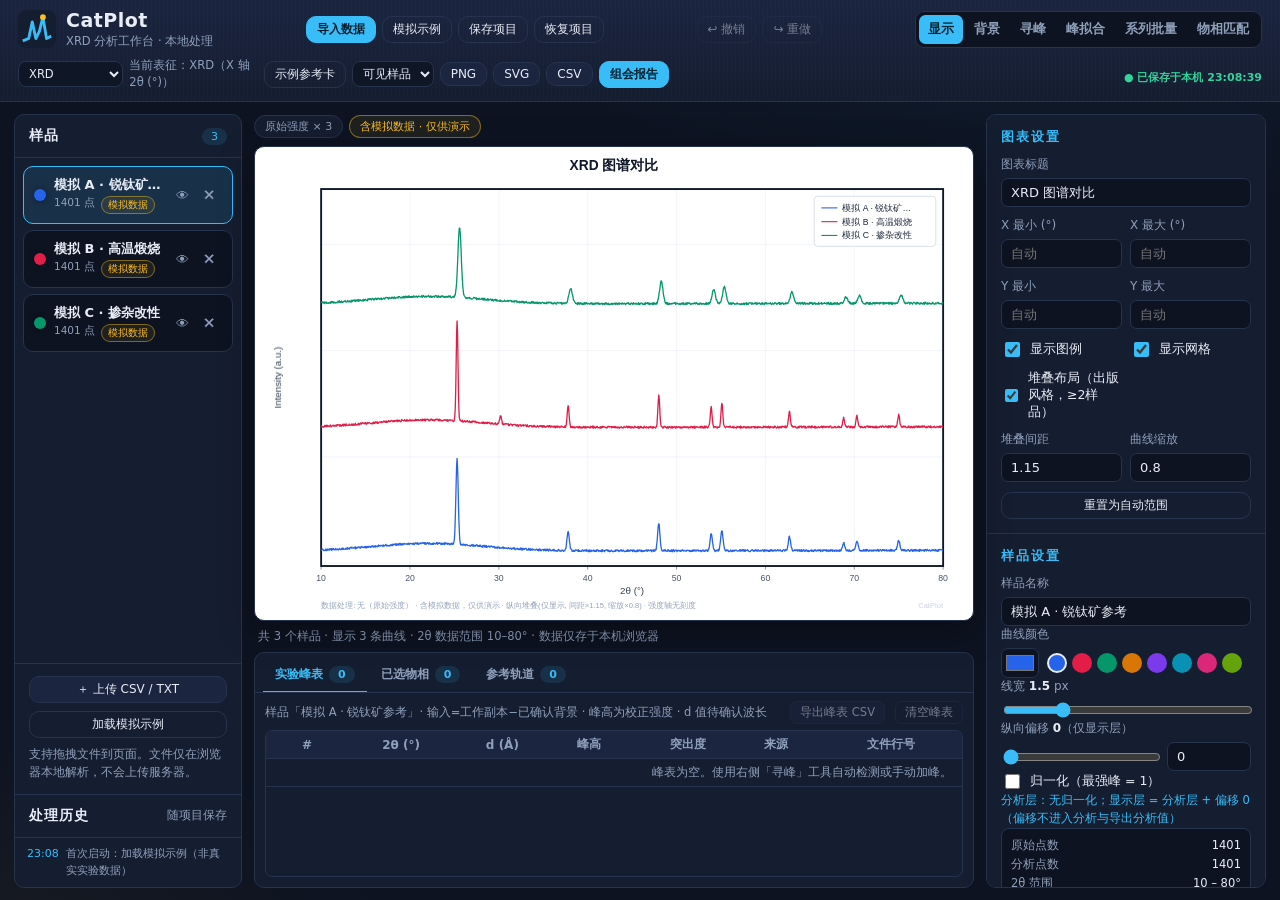
==== web/index.html @ 0ac86248 "每表征分析流程: Shirley背底(XPS)+推荐背景自动套用+表征分析指南(ID/IG·官能团·化学态)+分峰面积比面板; techniques 9/9" ====
<!DOCTYPE html>
<html lang="zh-CN">
<head>
<meta charset="UTF-8">
<meta name="viewport" content="width=device-width, initial-scale=1.0">
<title>CatPlot · XRD 分析工作台</title>
<meta name="description" content="面向催化方向研究生的 XRD 分析工作台：本地导入、背景扣除、寻峰、参考卡片轨道对比、峰表导出与项目保存。数据仅存于本机浏览器。">
<link rel="stylesheet" href="css/styles.css">
<link rel="icon" href="data:image/svg+xml,%3Csvg xmlns='http://www.w3.org/2000/svg' viewBox='0 0 32 32'%3E%3Crect width='32' height='32' rx='7' fill='%230d1321'/%3E%3Cpath d='M4 26 L9 24 L12 10 L15 24 L18 18 L21 6 L24 24 L28 22' fill='none' stroke='%2338bdf8' stroke-width='2.4' stroke-linejoin='round'/%3E%3C/svg%3E">
</head>
<body>

<header class="topbar">
  <div class="brand">
    <svg class="brand-logo" viewBox="0 0 32 32" aria-hidden="true">
      <rect width="32" height="32" rx="7" fill="var(--site-surface)"/>
      <path d="M4 26 L9 24 L12 10 L15 24 L18 18 L21 6 L24 24 L28 22" fill="none" stroke="var(--site-accent)" stroke-width="2.4" stroke-linejoin="round"/>
      <circle cx="21" cy="6" r="2.4" fill="var(--amber)"/>
    </svg>
    <div class="brand-text">
      <h1>CatPlot</h1>
      <span>XRD 分析工作台 · 本地处理</span>
    </div>
  </div>

  <div class="tb-group" role="group" aria-label="文件">
    <button id="btnUploadTop" class="btn primary small" type="button">导入数据</button>
    <button id="btnSampleTop" class="btn ghost small" type="button" title="程序生成的模拟数据，仅供演示">模拟示例</button>
    <button id="btnExportProject" class="btn ghost small" type="button" title="导出项目 JSON（v2，含背景/峰表/历史/物相）">保存项目</button>
    <button id="btnRestoreProject" class="btn ghost small" type="button">恢复项目</button>
    <input type="file" id="fileInput" accept=".csv,.txt,.tsv,.dat,text/csv,text/plain" multiple hidden>
    <input type="file" id="projectInput" accept=".json,application/json" hidden>
  </div>

  <div class="tb-group" role="group" aria-label="撤销重做">
    <button id="btnUndo" class="btn ghost small" type="button" title="撤销 (Ctrl+Z)" disabled>↩ 撤销</button>
    <button id="btnRedo" class="btn ghost small" type="button" title="重做 (Ctrl+Shift+Z)" disabled>↪ 重做</button>
  </div>

  <nav class="tool-tabs" role="tablist" aria-label="分析工具">
    <button class="tool-tab active" data-tool="display" role="tab" aria-selected="true" type="button">显示</button>
    <button class="tool-tab" data-tool="bg" role="tab" aria-selected="false" type="button">背景</button>
    <button class="tool-tab" data-tool="peaks" role="tab" aria-selected="false" type="button">寻峰</button>
    <button class="tool-tab" data-tool="fit" role="tab" aria-selected="false" type="button">峰拟合</button>
    <button class="tool-tab" data-tool="batch" role="tab" aria-selected="false" type="button">系列批量</button>
    <button class="tool-tab" data-tool="match" role="tab" aria-selected="false" type="button">物相匹配</button>
  </nav>

  <div class="tb-group" role="group" aria-label="表征选择">
    <select id="techSelect" class="input tiny-select" aria-label="表征类型" title="切换表征：通用绘图/分析引擎，XRD专属功能仅XRD">
      <option value="xrd" selected>XRD</option>
      <option value="raman">拉曼</option>
      <option value="ftir">红外</option>
      <option value="xps">XPS</option>
    </select>
    <span id="techHint" class="muted tech-hint"></span>
  </div>

  <div class="tb-group" role="group" aria-label="卡片库与导出">
    <button id="btnCards" class="btn ghost small" type="button" title="公开示例参考卡（CC0/MIT，离线内置）">示例参考卡</button>
    <select id="exportScope" class="input tiny-select" aria-label="导出范围" title="导出范围">
      <option value="visible">可见样品</option>
      <option value="all">全部样品</option>
    </select>
    <button id="btnPng" class="btn small" type="button" title="全量显示层数据，尺寸与视口无关">PNG</button>
    <button id="btnSvg" class="btn small" type="button">SVG</button>
    <button id="btnCsv" class="btn small" type="button" title="原始/分析/显示三层数据，全精度">CSV</button>
    <button id="btnReportTop" class="btn small primary" type="button" title="自包含 HTML：对比图+趋势+全峰参数+匹配闭环+溯源+诚实清单">组会报告</button>
  </div>
  <span id="saveState" class="save-state pending" aria-live="polite">● 正在初始化…</span>
</header>

<main class="layout workbench">

  <!-- 左：样品与处理历史 -->
  <aside class="panel samples-panel" aria-label="样品与处理历史">
    <div class="panel-head">
      <h2>样品</h2>
      <span id="sampleCount" class="count-pill">0</span>
    </div>
    <div id="sampleList" class="sample-list"></div>
    <div class="panel-foot">
      <button id="btnUploadSide" class="btn block small" type="button">＋ 上传 CSV / TXT</button>
      <button id="btnSampleSide" class="btn block ghost small" type="button">加载模拟示例</button>
      <p class="hint">支持拖拽文件到页面。文件仅在浏览器本地解析，不会上传服务器。</p>
    </div>
    <div class="panel-head hist-head">
      <h2>处理历史</h2>
      <span class="hint">随项目保存</span>
    </div>
    <div id="historyList" class="history-list" aria-live="polite"></div>
  </aside>

  <!-- 中：主谱图 + 参考轨道 + 底部数据标签 -->
  <section class="chart-panel" aria-label="谱图与数据">
    <div class="chart-toolbar">
      <div id="processBadges" class="badges" aria-live="polite"></div>
    </div>
    <div id="scaleWarn" class="scale-warn" hidden>
      <span id="scaleWarnText"></span>
      <button id="btnUnify" class="btn small" type="button">统一归一化可见曲线</button>
    </div>
    <div id="pickHint" class="pick-hint" hidden></div>
    <div id="chartWrap" class="chart-wrap">
      <svg id="chart" viewBox="0 0 960 560" preserveAspectRatio="xMidYMid meet" role="img" aria-label="XRD 谱图"></svg>
      <div id="emptyState" class="empty-state" hidden>
        <svg viewBox="0 0 120 60" class="empty-icon" aria-hidden="true">
          <path d="M4 52 L20 48 L30 18 L40 48 L52 36 L62 8 L74 48 L90 40 L116 44" fill="none" stroke="var(--site-border)" stroke-width="3" stroke-linejoin="round"/>
        </svg>
        <h3>还没有可显示的曲线</h3>
        <p>上传 XRD 数值数据（CSV / TXT），或加载内置模拟示例开始体验。</p>
        <div class="empty-actions">
          <button id="btnUploadEmpty" class="btn primary" type="button">上传数据</button>
          <button id="btnSampleEmpty" class="btn ghost" type="button">加载模拟示例</button>
        </div>
        <p class="hint">内置示例为程序生成的模拟数据，仅用于演示，不代表真实实验结果。</p>
      </div>
      <div id="tooltip" class="tooltip" hidden></div>
      <div id="peakReadout" class="peak-readout" hidden></div>
    </div>
    <div id="chartStatus" class="chart-status"></div>

    <div class="data-tabs">
      <div class="dt-bar" role="tablist" aria-label="数据表">
        <button class="dt-tab active" data-dt="peaks" role="tab" aria-selected="true" type="button">实验峰表 <span id="peakCountPill" class="count-pill">0</span></button>
        <button class="dt-tab" data-dt="phases" role="tab" aria-selected="false" type="button">已选物相 <span id="phaseCountPill" class="count-pill">0</span></button>
        <button class="dt-tab" data-dt="tracks" role="tab" aria-selected="false" type="button">参考轨道 <span id="trackCountPill" class="count-pill">0</span></button>
      </div>
      <div class="dt-body">
        <div id="dtPeaks" class="dt-pane">
          <div class="dt-actions">
            <span id="peakStaleWarn" class="stale-warn" hidden>⚠ 上游处理已改变，峰表待更新（重新寻峰或手动修订）</span>
            <span id="peakBasisNote" class="hint"></span>
            <button id="btnPeakCsv" class="btn tiny" type="button" title="导出当前样品峰表（含来源与行号追溯）">导出峰表 CSV</button>
            <button id="btnClearPeaks" class="btn tiny ghost" type="button">清空峰表</button>
          </div>
          <div class="table-scroll dt-scroll">
            <table id="peakTable" class="preview-table peak-table"></table>
          </div>
        </div>
        <div id="dtPhases" class="dt-pane" hidden>
          <div class="dt-actions">
            <span class="hint">已选物相是独立数据对象：从参考轨道将公开示例卡手动标记（标注来源），非物相鉴定结论。</span>
          </div>
          <div id="phaseList" class="phase-list"></div>
        </div>
        <div id="dtTracks" class="dt-pane" hidden>
          <div class="dt-actions">
            <span id="trackLambdaNote" class="hint"></span>
            <button id="btnOpenCardsFromTracks" class="btn tiny" type="button">打开示例卡</button>
          </div>
          <div id="trackList" class="track-list"></div>
        </div>
      </div>
    </div>
  </section>

  <!-- 右：当前工具参数 -->
  <aside class="panel settings-panel" aria-label="工具参数">

    <div id="toolDisplay" class="tool-pane">
      <section class="settings-section">
        <h3>图表设置</h3>
        <label class="field">
          <span>图表标题</span>
          <input id="setTitle" type="text" maxlength="80" placeholder="XRD 图谱对比">
        </label>
        <div class="field-row">
          <label class="field"><span>X 最小 (°)</span><input id="setXMin" type="number" step="any" placeholder="自动"></label>
          <label class="field"><span>X 最大 (°)</span><input id="setXMax" type="number" step="any" placeholder="自动"></label>
        </div>
        <div class="field-row">
          <label class="field"><span>Y 最小</span><input id="setYMin" type="number" step="any" placeholder="自动"></label>
          <label class="field"><span>Y 最大</span><input id="setYMax" type="number" step="any" placeholder="自动"></label>
        </div>
        <div class="field-row">
          <label class="check"><input id="setLegend" type="checkbox" checked><span>显示图例</span></label>
          <label class="check"><input id="setGrid" type="checkbox" checked><span>显示网格</span></label>
        </div>
        <div class="field-row">
          <label class="check"><input id="setStack" type="checkbox" checked><span>堆叠布局（出版风格，≥2样品）</span></label>
        </div>
        <div class="field-row">
          <label class="field"><span>堆叠间距</span><input id="setStackGap" type="number" step="0.1" min="1" max="3" value="1.15"></label>
          <label class="field"><span>曲线缩放</span><input id="setStackScale" type="number" step="0.1" min="0.2" max="2" value="0.8"></label>
        </div>
        <button id="btnResetRange" class="btn small ghost block" type="button">重置为自动范围</button>
      </section>

      <section class="settings-section">
        <h3>样品设置</h3>
        <p id="noSelection" class="hint">在左侧点击选择一个样品，即可编辑名称、颜色、线宽、偏移与归一化。</p>
        <div id="sampleControls" hidden>
          <label class="field">
            <span>样品名称</span>
            <input id="smpName" type="text" maxlength="60">
          </label>
          <div class="field">
            <span>曲线颜色</span>
            <div class="color-row">
              <input id="smpColor" type="color" aria-label="自定义曲线颜色">
              <div id="smpSwatches" class="swatches"></div>
            </div>
          </div>
          <label class="field">
            <span>线宽 <output id="smpWidthOut">1.5</output> px</span>
            <input id="smpWidth" type="range" min="0.5" max="5" step="0.25" value="1.5">
          </label>
          <div class="field">
            <span>纵向偏移 <output id="smpOffsetOut">0</output>（仅显示层）</span>
            <div class="offset-row">
              <input id="smpOffsetRange" type="range" min="0" max="2" step="0.01" value="0" aria-label="纵向偏移滑块">
              <input id="smpOffsetNum" type="number" step="any" min="0" value="0" aria-label="纵向偏移数值">
            </div>
          </div>
          <label class="check">
            <input id="smpNormalize" type="checkbox">
            <span>归一化（最强峰 = 1）</span>
          </label>
          <p class="hint process-note" id="smpProcessNote"></p>
          <dl class="stats" id="smpStats"></dl>
          <details id="smpTrace" class="trace">
            <summary>导入追溯（行号 / 参数 / 排序 / 跳过行）</summary>
            <div id="smpTraceBody" class="trace-body"></div>
          </details>
          <button id="btnDeleteSample" class="btn small danger block" type="button">删除此样品</button>
        </div>
      </section>
    </div>

    <div id="toolBg" class="tool-pane" hidden>
      <section class="settings-section">
        <h3>背景扣除</h3>
        <p id="bgNoSel" class="hint">先在左侧选择一个样品。背景作用于工作副本，原始数据永不覆盖。</p>
        <div id="bgControls" hidden>
          <label class="field"><span>背景方式</span>
            <select id="bgMode">
              <option value="none">无背景</option>
              <option value="snip">SNIP 自动估计（荧光/缓变背底）</option>
              <option value="shirley">Shirley（XPS 非弹性背底）</option>
              <option value="manual">手动背景点（线性插值）</option>
            </select>
          </label>
          <div id="bgSnipOpts">
            <label class="field">
              <span>迭代次数 <output id="bgIterOut">24</output>（约等于最宽峰半宽点数）</span>
              <input id="bgIter" type="range" min="2" max="120" step="1" value="24">
            </label>
          </div>
          <div id="bgManualOpts" hidden>
            <button id="btnBgPointMode" class="btn small block" type="button">✛ 在图上点击添加背景点</button>
            <div id="bgPointsList" class="bg-points"></div>
            <button id="btnBgPointsClear" class="btn tiny ghost" type="button">清空背景点</button>
          </div>
          <label class="check"><input id="bgPreview" type="checkbox" checked><span>预览背景线（橙色虚线）</span></label>
          <label class="check"><input id="bgGhost" type="checkbox" checked><span>扣除后显示原始曲线对照（浅灰）</span></label>
          <div class="field-row">
            <button id="btnBgApply" class="btn primary small" type="button">确认扣除</button>
            <button id="btnBgRestore" class="btn ghost small" type="button">恢复原始</button>
          </div>
          <p id="bgStatus" class="hint process-note"></p>
          <p class="hint">SNIP 适用于缓变连续背景 + 相对窄的衍射峰；迭代次数过大将把宽峰一并削掉。手动背景点适合荧光抬升或已知背景形状。扣除后强度可为负（如实显示，不截断）。背景改变后已有峰表将标为待更新。</p>
        </div>
      </section>
    </div>

    <div id="toolPeaks" class="tool-pane" hidden>
      <section class="settings-section">
        <h3>寻峰参数</h3>
        <p id="pkNoSel" class="hint">先在左侧选择一个样品。</p>
        <div id="pkControls" hidden>
          <label class="field">
            <span>平滑窗口 <output id="pkSmoothOut">9</output> 点（SG 二次，仅检测副本）</span>
            <input id="pkSmooth" type="range" min="0" max="31" step="1" value="9">
          </label>
          <label class="field">
            <span>峰高阈值 <output id="pkNoiseKOut">3</output> × σ（σ 为稳健噪声估计）</span>
            <input id="pkNoiseK" type="range" min="0.5" max="20" step="0.5" value="3">
          </label>
          <label class="field"><span>绝对峰高下限（留空 = 用 σ 阈值）</span><input id="pkMinHeight" type="number" step="any" min="0" placeholder="自动"></label>
          <div class="field-row">
            <label class="field"><span>最小突出度（未设绝对峰高时还须 ≥ 阈值×σ）</span><input id="pkMinProm" type="number" step="any" min="0" value="0"></label>
            <label class="field"><span>最小峰距 (°)</span><input id="pkMinDist" type="number" step="any" min="0" value="0.15"></label>
          </div>
          <div class="field-row">
            <label class="field"><span>范围起 (°)</span><input id="pkLo" type="number" step="any" placeholder="全范围"></label>
            <label class="field"><span>范围止 (°)</span><input id="pkHi" type="number" step="any" placeholder="全范围"></label>
          </div>
          <div class="field-row">
            <button id="btnAutoPeaks" class="btn primary small" type="button">自动寻峰</button>
            <button id="btnPeakAddMode" class="btn ghost small" type="button">✛ 图上手动加峰</button>
          </div>
          <p id="pkStatus" class="hint process-note"></p>
          <p class="hint">寻峰输入 = 工作副本 − 已确认背景（不含归一化与显示偏移）。峰位经抛物线细化；峰高为峰位处校正强度；d 值需实验波长（在卡片库面板确认）。突出度 = 峰顶到两侧鞍点的较小高差，适合肩峰筛选。σ 为全局估计，计数噪声随强度变化时弱峰区偏保守。</p>
        </div>
      </section>
    </div>

    <div id="toolFit" class="tool-pane" hidden>
      <section class="settings-section">
        <h3>峰拟合 · 选区多峰拟合（fit-1）</h3>
        <p class="hint" id="fitGuide"></p>
        <p class="hint" id="fitScope">做：选区背景扣除 + 多峰拟合 + 峰参数 + 质量评估 + 表观晶粒尺寸。不做：全谱 Rietveld 精修、物相定量（RIR/内标）、峰面积→质量分数、结构精修。峰面积占比仅标注为「峰面积相对占比，非物相含量」。</p>
        <p class="hint mt-warn" id="fitNormWarn" hidden></p>
        <p class="hint" id="fitV3Note" hidden>项目为 v3 存档：不含拟合结果。运行拟合并保存后自动升级为 v4（旧项目仍可打开）。</p>
        <p class="hint"><span class="badge stale" id="fitStaleBadge" hidden>存档库版本与当前服务不一致：待更新</span></p>
        <div class="field-row">
          <label class="field"><span>拟合区间</span><select id="fitRegionList" class="input"></select></label>
          <button id="btnFitDelRegion" class="btn small ghost" type="button">删除区间</button>
        </div>
        <div class="field-row">
          <label class="field"><span>起 (°)</span><input id="fitRMin" class="input" type="number" step="any"></label>
          <label class="field"><span>止 (°)</span><input id="fitRMax" class="input" type="number" step="any"></label>
          <button id="btnFitAddRegion" class="btn small" type="button">添加区间</button>
          <button id="btnFitDragRegion" class="btn small ghost" type="button">图上框选</button>
        </div>
        <div class="field-row">
          <label class="field"><span>背景模型</span><select id="fitBgModel" class="input"><option value="none">无</option><option value="linear" selected>线性</option><option value="poly2">多项式 2 阶</option><option value="poly3">多项式 3 阶</option><option value="anchors">手动锚点折线</option></select></label>
          <button id="btnFitBgOnly" class="btn small ghost" type="button">背景单独拟合</button>
          <label class="field"><span>峰型</span><select id="fitShape" class="input"><option value="pseudoVoigt" selected>Pseudo-Voigt (η)</option><option value="gauss">Gaussian</option><option value="lorentz">Lorentzian</option><option value="pearson7">Pearson VII (m)</option></select></label>
        </div>
        <div class="field-row">
          <label class="field"><span>绝对峰高下限</span><input id="fitMinHeight" class="input" type="number" step="any" value="50"></label>
          <button id="btnFitInitPeaks" class="btn small" type="button">从原始数据生成候选峰</button>
          <button id="btnFitAddPeak" class="btn small ghost" type="button">手动加峰</button>
        </div>
        <div class="table-scroll fit-scroll"><table class="preview-table mt-table"><thead><tr><th>中心 2θ / 锁</th><th>FWHM / 锁</th><th>峰高 / 锁</th><th>η或m / 锁</th><th></th></tr></thead><tbody id="fitPeakRows"></tbody></table></div>
        <div class="field-row">
          <button id="btnFitRun" class="btn primary small" type="button">运行拟合</button>
          <button id="btnFitCancel" class="btn small ghost" type="button" hidden>取消</button>
        </div>
        <p class="hint process-note" id="fitStatus">设置区间与初值后运行拟合；拟合在 Worker 中执行，可取消。</p>
      </section>
      <section class="settings-section">
        <h3>拟合图 · 分峰 / 背景 / 残差</h3>
        <svg id="fitChart" viewBox="0 0 960 420" role="img" aria-label="峰拟合图与残差"></svg>
        <div id="fitLegend" class="fit-legend"></div>
        <p class="hint" id="fitQuality"></p>
        <div class="table-scroll fit-scroll" id="fitParamTable"></div>
      </section>
      <section class="settings-section">
        <h3>Scherrer 表观晶粒尺寸</h3>
        <div class="field-row">
          <label class="field"><span>仪器宽化</span><select id="fitInstMode" class="input"><option value="none" selected>未提供（表观值）</option><option value="fixed">直接填仪器 FWHM</option><option value="standard">标样谱拟合曲线</option></select></label>
          <label class="field"><span>仪器 FWHM (°)</span><input id="fitInstFwhm" class="input" type="number" step="any"></label>
          <label class="field"><span>标样谱 (LaB6/Si)</span><input id="fitInstFile" class="input" type="file" accept=".csv,.txt,.xy"></label>
          <label class="field"><span>K</span><input id="fitK" class="input" type="number" step="0.01" value="0.89"></label>
        </div>
        <p class="hint mt-warn" id="fitScherrerWarn" hidden>表观值，未扣除仪器宽化，系统性偏小。Scherrer 适用约 1–100 nm；忽略应变宽化；不与 TEM 粒径等价。</p>
        <div class="table-scroll fit-scroll" id="fitScherrerTable"></div>
      </section>
      <section class="settings-section">
        <h3>分峰面积比（相对占比，非绝对含量）</h3>
        <p class="hint">选两个拟合峰计算面积比（如拉曼 ID/IG、XPS 化学态比、红外官能团比）。面积为相对占比。</p>
        <div class="field-row">
          <label class="field"><span>峰 A</span><select id="fitRatioA" class="input"></select></label>
          <label class="field"><span>峰 B</span><select id="fitRatioB" class="input"></select></label>
        </div>
        <p class="hint process-note" id="fitRatioOut"></p>
      </section>
      <section class="settings-section">
        <h3>卡片峰表对照（拟合峰 ↔ 参考卡）</h3>
        <div class="table-scroll fit-scroll" id="fitCardTable"></div>
      </section>
      <section class="settings-section">
        <h3>导出</h3>
        <div class="field-row">
          <button id="btnFitCsvParams" class="btn small" type="button">峰参数 CSV</button>
          <button id="btnFitCsvCurves" class="btn small" type="button">曲线+残差 CSV</button>
          <button id="btnFitPng" class="btn small" type="button">PNG</button>
          <button id="btnFitSvg" class="btn small" type="button">SVG</button>
          <button id="btnFitJson" class="btn small" type="button">拟合 JSON</button>
        </div>
      </section>
    </div>

    <div id="toolBatch" class="tool-pane" hidden>
      <section class="settings-section">
        <h3>系列样品批量分析 · 趋势（batch-1）</h3>
        <p class="hint" id="batchScope">对一组样品在共享 2θ 区间内逐一样品拟合（恒用原始 raw 层），汇总峰位 / FWHM / 积分面积 / 表观晶粒尺寸随样品或组分的变化趋势。不做物相定量；晶粒尺寸为 Scherrer 表观值（未扣仪器宽化时系统性偏小）。失败样品给具体原因，不静默跳过。</p>
        <div class="field-row">
          <button id="btnBatchSelVisible" class="btn small ghost" type="button">选可见样品</button>
          <button id="btnBatchSelAll" class="btn small ghost" type="button">全选</button>
          <button id="btnBatchSelNone" class="btn small ghost" type="button">清空</button>
          <span class="hint" id="batchSelCount">已选 0</span>
        </div>
        <div id="batchSampleList" class="batch-sample-list" aria-label="批量样品选择"></div>
        <div class="field-row">
          <label class="field"><span>起 (°)</span><input id="batchRMin" class="input" type="number" step="any" value="20"></label>
          <label class="field"><span>止 (°)</span><input id="batchRMax" class="input" type="number" step="any" value="80"></label>
          <label class="field"><span>峰型</span><select id="batchShape" class="input"><option value="pseudoVoigt" selected>Pseudo-Voigt</option><option value="gauss">Gaussian</option><option value="lorentz">Lorentzian</option><option value="pearson7">Pearson VII</option></select></label>
          <label class="field"><span>背景</span><select id="batchBg" class="input"><option value="none">无</option><option value="linear" selected>线性</option><option value="poly2">多项式 2 阶</option><option value="poly3">多项式 3 阶</option></select></label>
        </div>
        <div class="field-row">
          <label class="field"><span>绝对峰高下限</span><input id="batchMinHeight" class="input" type="number" step="any" value="50"></label>
          <label class="field"><span>峰间最小距离 (°)</span><input id="batchMinDist" class="input" type="number" step="any" value="0.3"></label>
          <label class="field"><span>对齐容差 (°)</span><input id="batchTol" class="input" type="number" step="any" value="1.0"></label>
          <label class="field"><span>波长 (Å)</span><input id="batchLambda" class="input" type="number" step="any" value="1.5406"></label>
        </div>
        <div class="field-row">
          <label class="field"><span>仪器宽化</span><select id="batchInstMode" class="input"><option value="none" selected>未提供（表观值）</option><option value="fixed">直接填仪器 FWHM</option></select></label>
          <label class="field"><span>仪器 FWHM (°)</span><input id="batchInstFwhm" class="input" type="number" step="any"></label>
          <label class="field"><span>K</span><input id="batchK" class="input" type="number" step="0.01" value="0.89"></label>
        </div>
        <div class="field-row">
          <label class="field"><span>趋势 X 轴</span><select id="batchXMode" class="input"><option value="index" selected>样品序号</option><option value="value">组分值（逐样品填写）</option></select></label>
        </div>
        <div id="batchXValues" class="batch-xvalues" hidden></div>
        <div class="field-row">
          <button id="btnBatchRun" class="btn primary small" type="button">运行批量分析</button>
          <button id="btnBatchCancel" class="btn small ghost" type="button" hidden>取消</button>
        </div>
        <p class="hint process-note" id="batchStatus">选择样品与共享区间后运行；逐样品在 Worker 中拟合，可取消。</p>
        <div id="batchProgress" class="batch-progress" hidden><div id="batchProgressBar" class="batch-progress-bar"></div></div>
      </section>
      <section class="settings-section">
        <h3>趋势图</h3>
        <div class="field-row">
          <label class="field"><span>指标</span><select id="batchMetric" class="input"><option value="c" selected>峰位 2θ (°)</option><option value="d">d 值 (Å)</option><option value="w">FWHM (°)</option><option value="area">积分面积</option><option value="D">表观晶粒尺寸 (nm)</option></select></label>
          <label class="field"><span>参考峰（锚点）</span><select id="batchAnchor" class="input"></select></label>
          <label class="field"><span>多峰同图</span><input id="batchRel" type="checkbox"> 相对首样品偏移</label>
        </div>
        <svg id="batchTrendChart" viewBox="0 0 960 420" role="img" aria-label="系列样品趋势图"></svg>
        <div id="batchTrendLegend" class="fit-legend"></div>
        <p class="hint mt-warn" id="batchScherrerWarn" hidden>晶粒尺寸为 Scherrer 表观值，未扣除仪器宽化，系统性偏小；适用约 1–100 nm，忽略应变宽化，不与 TEM 粒径等价。</p>
        <p class="hint" id="batchTrendNote"></p>
      </section>
      <section class="settings-section">
        <h3>批量结果汇总</h3>
        <div class="table-scroll fit-scroll" id="batchSummaryTable"></div>
      </section>
      <section class="settings-section">
        <h3>导出</h3>
        <div class="field-row">
          <button id="btnBatchTrendCsv" class="btn small" type="button">趋势 CSV</button>
          <button id="btnBatchSummaryCsv" class="btn small" type="button">汇总 CSV</button>
          <button id="btnBatchPeaksCsv" class="btn small" type="button">全峰 CSV</button>
          <button id="btnBatchPng" class="btn small" type="button">趋势 PNG</button>
          <button id="btnBatchSvg" class="btn small" type="button">趋势 SVG</button>
        </div>
      </section>
    </div>

    <div id="toolMatch" class="tool-pane" hidden>
      <section class="settings-section">
        <h3>物相匹配 · 粘贴参考峰表（pm-2-lite）</h3>
        <p class="hint" id="matchScope">公开版无内置数据库：粘贴你自有合法来源的参考峰表（d-I-hkl 或 2θ-I-hkl），与当前样品实验峰做证据匹配。得分为证据合成（匹配比例/偏差/强峰覆盖），<b>不是物相存在概率</b>；参考峰相对强度&lt;1% 不参与配对；一对一占用。确认物相后可用剩余未解释峰续匹配（多物相闭环）。</p>
        <p class="hint">实验峰来源：<select id="matchExpSrc" class="input tiny-select"><option value="peaks" selected>寻峰峰表</option><option value="fit">拟合峰（更抗噪）</option></select> · 波长 (Å) <input id="matchLambda" class="input fit-num" type="number" step="any" value="1.5406"> · 容差 2θ (°) <input id="matchTol" class="input fit-num" type="number" step="any" value="0.2"></p>
        <textarea id="matchRefText" class="input match-textarea" rows="6" placeholder="# name=锐钛矿&#10;# formula=TiO2&#10;# wavelength=1.5406&#10;25.28,100,101&#10;37.80,40,004&#10;48.05,50,200"></textarea>
        <div class="field-row">
          <label class="field"><span>首列含义</span><select id="matchMode" class="input"><option value="auto" selected>自动</option><option value="t">2θ (°)</option><option value="d">d (Å)</option></select></label>
          <button id="btnMatchAddRef" class="btn small" type="button">加入参考</button>
          <button id="btnMatchExample" class="btn small ghost" type="button">载入示例(TiO2双相)</button>
          <button id="btnMatchRun" class="btn primary small" type="button">运行匹配</button>
        </div>
        <p class="hint process-note" id="matchStatus">粘贴参考峰表并加入后运行；实验峰取自当前样品。</p>
        <div id="matchRefList" class="match-ref-list"></div>
      </section>
      <section class="settings-section">
        <h3>候选（按证据得分排序）</h3>
        <div class="table-scroll fit-scroll" id="matchCandTable"></div>
      </section>
      <section class="settings-section">
        <h3>已确认物相 · 覆盖核算</h3>
        <div id="matchPhaseList"></div>
        <p class="hint" id="matchCoverage"></p>
        <div class="field-row">
          <button id="btnMatchRemaining" class="btn small" type="button">用剩余未解释峰续匹配</button>
          <button id="btnMatchClearPhases" class="btn small ghost" type="button">清空已确认</button>
        </div>
      </section>
    </div>

    <section class="settings-section">
      <h3>导出与项目</h3>
      <div class="field-row">
        <label class="field"><span>图像宽度 (px)</span><input id="exportWidth" type="number" min="480" max="8000" step="10" value="1920"></label>
        <label class="field"><span>字号倍率 <output id="exportFontOut">1</output></span><input id="exportFont" type="range" min="0.75" max="2" step="0.05" value="1"></label>
      </div>
      <p class="hint">PNG / SVG 使用全量显示层数据，含参考轨道、背景预览与峰标记；CSV 为样品三层数据；峰表 CSV 在底部「实验峰表」标签导出。</p>
      <div class="export-grid">
        <button id="btnPng2" class="btn block small" type="button">导出 PNG</button>
        <button id="btnSvg2" class="btn block small" type="button">导出 SVG</button>
        <button id="btnCsv2" class="btn block small" type="button">三层数据 CSV</button>
      </div>
      <div class="storage-note">
        <strong>数据存储说明</strong>
        <p>所有数据仅保存在本机浏览器（localStorage），不上传任何服务器；清除浏览器数据会丢失未导出的结果，请及时导出项目 JSON。</p>
      </div>
      <button id="btnClearAll" class="btn small danger block" type="button">清空全部样品与设置</button>
    </section>

  </aside>
</main>

<!-- 导入对话框 -->
<div id="importModal" class="modal-overlay" hidden>
  <div class="modal" role="dialog" aria-modal="true" aria-labelledby="impTitle">
    <div class="modal-head">
      <div>
        <h2 id="impTitle">导入数据</h2>
        <span id="impFileMeta" class="hint"></span>
      </div>
      <button id="impClose" class="icon-btn" type="button" aria-label="关闭">✕</button>
    </div>
    <div class="modal-body">
      <div class="imp-controls">
        <label class="field"><span>分隔符</span>
          <select id="impDelim">
            <option value="auto">自动检测</option>
            <option value=",">逗号 ,</option>
            <option value="\t">制表符 Tab</option>
            <option value=";">分号 ;</option>
            <option value="ws">空白（空格 / Tab）</option>
          </select>
        </label>
        <label class="field"><span>跳过文件头行数</span>
          <input id="impSkip" type="number" min="0" step="1" value="0">
        </label>
        <label class="field"><span>X 数据列（2θ）</span><select id="impX"></select></label>
        <label class="field"><span>Y 数据列（强度）</span><select id="impY"></select></label>
        <label class="field span2"><span>样品名称</span><input id="impName" type="text" maxlength="60"></label>
      </div>

      <div class="imp-block">
        <h4>数据预览<span class="hint">（跳过文件头后的前 8 行，高亮为所选 X / Y 列）</span></h4>
        <div class="table-scroll">
          <table id="impTable" class="preview-table"></table>
        </div>
      </div>

      <div id="impSummary" class="imp-summary"></div>

      <div id="impQuality" class="imp-quality" hidden>
        <h4>数据检查<span class="hint">（不会静默修改数据，请选择处理方式）</span></h4>
        <div id="qDup" class="quality-item" hidden>
          <p id="qDupText"></p>
          <label class="check"><input type="radio" name="dupMode" value="keep" checked><span>保留全部重复点（分析按原样）</span></label>
          <label class="check"><input type="radio" name="dupMode" value="merge"><span>按相同 X 取平均合并（生成独立工作副本，原始保留）</span></label>
        </div>
        <div id="qSort" class="quality-item" hidden>
          <p>2θ 非单调递增（存在回扫或乱序）。</p>
          <label class="check"><input type="radio" name="sortMode" value="sort" checked><span>生成 2θ 升序独立副本用于分析（原始顺序保留）</span></label>
          <label class="check"><input type="radio" name="sortMode" value="keep"><span>保持文件顺序，不排序</span></label>
        </div>
      </div>

      <div id="impErrors" class="imp-errors" hidden>
        <h4>无效行明细<span class="hint">（导入不会静默丢弃数据，需你确认后才跳过）</span></h4>
        <ul id="impErrorList"></ul>
        <label class="check ack">
          <input id="impAck" type="checkbox">
          <span>我已了解上述问题，确认导入时跳过这些无效行（原始文件不受影响）</span>
        </label>
      </div>

      <div id="impFatal" class="imp-fatal" hidden></div>

      <div class="imp-extra">
        <button id="btnDemoFile" class="btn small ghost" type="button">下载示例 TXT 文件（用于测试导入流程）</button>
      </div>
    </div>
    <div class="modal-foot">
      <span id="impQueue" class="hint"></span>
      <div class="modal-foot-btns">
        <button id="impCancel" class="btn ghost" type="button">取消</button>
        <button id="impConfirm" class="btn primary" type="button">导入</button>
      </div>
    </div>
  </div>
</div>

<div id="dropOverlay" class="drop-overlay" hidden><div class="drop-box">松开以导入 XRD 数据文件（CSV / TXT）</div></div>
<div id="toast" class="toast" hidden></div>

<div id="drawerScrim" class="drawer-scrim" hidden></div>
<aside id="cardsDrawer" class="drawer" hidden aria-label="示例参考卡">
  <div class="drawer-head">
    <div>
      <h2>示例参考卡</h2>
      <span class="drawer-sub">公开许可示例卡（CC0 计算 / MIT 实验）· 离线内置 · 无数据库、无检索、无外部服务</span>
    </div>
    <button id="cardsClose" class="icon-btn" type="button" aria-label="关闭">×</button>
  </div>
  <div class="drawer-body">
    <section class="dsec">
      <h3>公开示例卡</h3>
      <div id="exStatus" class="lib-status">加载示例卡…</div>
      <div id="exList"></div>
      <p class="muted">计算图谱无温度因子/仪器宽化/择优取向；实验谱为混合物峰表（hkl 未指认）。叠加与拟合对照仅供演示，非物相鉴定结论。</p>
    </section>
    <section class="dsec">
      <h3>上传我的卡片（峰表 → 棒图轨道）</h3>
      <p class="muted">支持 <b>标准衍射卡片文本（PDF# 格式）</b>（如 PDF#82-1043.txt，自动提取卡号/化学式/波长/峰表）或简单 CSV/TXT 峰表（每行「2θ,强度[,hkl]」或「d,强度[,hkl]」，# name= 等注释，多卡分段）。上传后<b>不做匹配分析</b>，直接按顺序画成底部棒图轨道（纵向压缩堆叠），标注「化学式 PDF#卡号」，可在下方「改名」。请确保你对卡片数据有合法使用权。</p>
      <div class="drow">
        <input id="cardUpload" type="file" accept=".csv,.txt,.xy,.dat" multiple>
        <select id="cardUploadMode" class="input narrow"><option value="auto" selected>自动识别</option><option value="t">首列=2θ</option><option value="d">首列=d</option></select>
      </div>
      <div id="cardUploadStatus" class="muted"></div>
    </section>
    <section class="dsec">
      <h3>参考轨道</h3>
      <p class="muted">每张卡片一条独立棒图轨道，与主谱图共用 X 轴；在底部「参考轨道」标签排序 / 显隐。具备合法 d 值或 2θ 的卡片确认波长后即可预览叠加；核验状态逐卡记录，不作全库已验证宣称。</p>
      <div class="drow">
        <select id="stickLambdaPreset" class="input">
          <option value="">实验波长…</option>
          <option value="1.5406">Cu Kα1 · 1.5406 Å</option>
          <option value="1.5418">Cu Kα · 1.5418 Å</option>
          <option value="1.7890">Co Kα · 1.7890 Å</option>
          <option value="0.7107">Mo Kα · 0.7107 Å</option>
          <option value="custom">自定义</option>
        </select>
        <input id="stickLambda" class="input narrow" type="number" step="0.0001" min="0.1" max="10" placeholder="Å">
        <button id="btnLambdaConfirm" class="btn tiny" type="button">确认波长</button>
      </div>
      <div id="lambdaStatus" class="muted"></div>
      <label class="check"><input type="checkbox" id="sticksOn"><span>显示参考轨道（随 PNG / SVG 导出）</span></label>
      <div id="stickLockNote" class="muted"></div>
      <div id="refList"></div>
    </section>
  </div>
</aside>

<script src="js/model.js"></script>
<script src="js/parser.js"></script>
<script src="js/samples.js"></script>
<script src="js/analysis.js"></script>
<script src="js/cards.js"></script>
<script src="js/chart.js"></script>
<script src="js/app.js"></script>
<script src="js/cardsui.js"></script>
<script src="js/fitcore.js"></script>
<script src="js/fitui.js"></script>
<script src="js/batchcore.js"></script>
<script src="js/batchui.js"></script>
<script src="js/matchcore.js"></script>
<script src="js/matchui.js"></script>
<script src="js/report.js"></script>
<script src="js/reportui.js"></script>
</body>
</html>
---- web/css/styles.css ----
/* CatPlot — 衍射仪控制台风格：深色机身 + 白色出版级图纸 */

:root {
  --site-bg: #0d1321;
  --site-fg: #e8edf6;
  --site-accent: #38bdf8;
  --site-on-accent: #06202e;
  --site-surface: #151d30;
  --site-muted: #8fa0bb;
  --site-border: #26334d;
  --site-font: "PingFang SC", "Microsoft YaHei", "Noto Sans SC", system-ui, -apple-system, sans-serif;
  --site-radius: 10px;
  --site-space: 1;
  --site-type: 1;
  --site-motion: 1;

  --amber: #fbbf24;
  --danger: #f87171;
  --ok: #34d399;
  --paper: #ffffff;
  --surface-2: #1b2540;
  --accent-soft: rgba(56, 189, 248, 0.12);
}

* { box-sizing: border-box; }
[hidden] { display: none !important; }
html, body { height: 100%; }
body {
  margin: 0;
  font-family: var(--site-font);
  font-size: calc(14px * var(--site-type));
  color: var(--site-fg);
  background:
    radial-gradient(1100px 500px at 85% -10%, rgba(56, 189, 248, 0.09), transparent 60%),
    radial-gradient(900px 480px at -10% 110%, rgba(251, 191, 36, 0.06), transparent 60%),
    var(--site-bg);
  display: flex;
  flex-direction: column;
  overflow: hidden;
}

/* ---------- 滚动条 ---------- */
::-webkit-scrollbar { width: 10px; height: 10px; }
::-webkit-scrollbar-track { background: var(--site-bg); }
::-webkit-scrollbar-thumb {
  background: var(--site-border);
  border-radius: var(--site-radius);
  border: 2px solid var(--site-bg);
}
::-webkit-scrollbar-thumb:hover { background: var(--site-accent); }

/* ---------- 顶栏 ---------- */
.topbar {
  display: flex;
  flex-wrap: wrap;
  align-items: center;
  justify-content: space-between;
  gap: calc(12px * var(--site-space));
  row-gap: 8px;
  padding: calc(10px * var(--site-space)) calc(18px * var(--site-space));
  border-bottom: 1px solid var(--site-border);
  background:
    repeating-linear-gradient(90deg, transparent 0 3px, rgba(56, 189, 248, 0.025) 3px 4px),
    linear-gradient(180deg, var(--surface-2), var(--site-surface));
  flex: none;
}
.brand { display: flex; align-items: center; gap: calc(10px * var(--site-space)); min-width: 0; }
.brand-logo { width: 38px; height: 38px; flex: none; }
.brand-text h1 {
  margin: 0;
  font-size: calc(19px * var(--site-type));
  letter-spacing: 0.5px;
  line-height: 1.15;
}
.brand-text span { font-size: calc(11.5px * var(--site-type)); color: var(--site-muted); }
.topbar-actions { display: flex; align-items: center; gap: calc(8px * var(--site-space)); flex: none; }
.phase-badge {
  font-size: calc(11px * var(--site-type));
  color: var(--site-accent);
  border: 1px solid rgba(56, 189, 248, 0.4);
  background: var(--accent-soft);
  padding: 3px 10px;
  border-radius: 999px;
  white-space: nowrap;
}

/* ---------- 按钮与表单 ---------- */
.btn {
  font-family: inherit;
  font-size: calc(13px * var(--site-type));
  color: var(--site-fg);
  background: var(--surface-2);
  border: 1px solid var(--site-border);
  border-radius: var(--site-radius);
  padding: calc(7px * var(--site-space)) calc(14px * var(--site-space));
  cursor: pointer;
  transition: background calc(160ms * var(--site-motion)), border-color calc(160ms * var(--site-motion)), transform calc(120ms * var(--site-motion));
  white-space: nowrap;
}
.btn:hover { border-color: var(--site-accent); background: #202c4e; }
.btn:active { transform: translateY(1px); }
.btn.primary {
  background: var(--site-accent);
  border-color: var(--site-accent);
  color: var(--site-on-accent);
  font-weight: 600;
}
.btn.primary:hover { background: #5ccbfa; }
.btn.ghost { background: transparent; }
.btn.small { padding: calc(4px * var(--site-space)) calc(10px * var(--site-space)); font-size: calc(12px * var(--site-type)); }
.btn.block { display: block; width: 100%; }
.btn.danger { color: var(--danger); border-color: rgba(248, 113, 113, 0.4); background: transparent; }
.btn.danger:hover { background: rgba(248, 113, 113, 0.12); border-color: var(--danger); }
.btn:disabled { opacity: 0.45; cursor: not-allowed; transform: none; }
.icon-btn {
  background: transparent; border: none; color: var(--site-muted);
  font-size: 15px; cursor: pointer; padding: 6px; border-radius: var(--site-radius);
}
.icon-btn:hover { color: var(--site-fg); background: var(--surface-2); }

input[type="text"], input[type="number"], select {
  font-family: inherit;
  font-size: calc(13px * var(--site-type));
  color: var(--site-fg);
  background: var(--site-bg);
  border: 1px solid var(--site-border);
  border-radius: calc(var(--site-radius) * 0.7);
  padding: calc(6px * var(--site-space)) calc(9px * var(--site-space));
  width: 100%;
  min-width: 0;
}
input:focus-visible, select:focus-visible, .btn:focus-visible {
  outline: 2px solid var(--site-accent);
  outline-offset: 1px;
}
input[type="checkbox"] { accent-color: var(--site-accent); width: 15px; height: 15px; }
input[type="range"] { accent-color: var(--site-accent); width: 100%; }
input[type="color"] {
  width: 38px; height: 30px; padding: 2px; border: 1px solid var(--site-border);
  border-radius: calc(var(--site-radius) * 0.7); background: var(--site-bg); cursor: pointer; flex: none;
}

/* ---------- 三栏布局 ---------- */
.layout {
  flex: 1;
  min-height: 0;
  display: grid;
  grid-template-columns: 272px minmax(0, 1fr) 316px;
  gap: calc(12px * var(--site-space));
  padding: calc(12px * var(--site-space)) calc(14px * var(--site-space));
}
.panel {
  background: var(--site-surface);
  border: 1px solid var(--site-border);
  border-radius: var(--site-radius);
  display: flex;
  flex-direction: column;
  min-height: 0;
  overflow: hidden;
}
.panel-head {
  display: flex; align-items: center; justify-content: space-between;
  padding: calc(12px * var(--site-space)) calc(14px * var(--site-space));
  border-bottom: 1px solid var(--site-border);
  flex: none;
}
.panel-head h2 { margin: 0; font-size: calc(14px * var(--site-type)); letter-spacing: 1px; }
.count-pill {
  font-size: calc(11px * var(--site-type)); color: var(--site-accent);
  background: var(--accent-soft); border-radius: 999px; padding: 2px 9px;
}
.panel-foot {
  flex: none; padding: calc(12px * var(--site-space)) calc(14px * var(--site-space));
  border-top: 1px solid var(--site-border);
  display: grid; gap: calc(8px * var(--site-space));
}
.hint { font-size: calc(11.5px * var(--site-type)); color: var(--site-muted); line-height: 1.55; margin: 0; }

/* ---------- 样品列表 ---------- */
.sample-list { flex: 1; overflow-y: auto; padding: calc(8px * var(--site-space)); display: grid; gap: calc(6px * var(--site-space)); align-content: start; }
.sample-item {
  display: grid;
  grid-template-columns: auto minmax(0, 1fr) auto;
  gap: calc(8px * var(--site-space));
  align-items: center;
  padding: calc(9px * var(--site-space)) calc(10px * var(--site-space));
  border: 1px solid var(--site-border);
  border-radius: var(--site-radius);
  background: var(--site-bg);
  cursor: pointer;
  transition: border-color calc(160ms * var(--site-motion)), background calc(160ms * var(--site-motion));
}
.sample-item:hover { border-color: #3a4c74; }
.sample-item.selected { border-color: var(--site-accent); background: var(--accent-soft); }
.sample-item.hidden-curve { opacity: 0.55; }
.smp-dot { width: 12px; height: 12px; border-radius: 50%; flex: none; box-shadow: 0 0 6px rgba(0,0,0,0.4); }
.smp-info { min-width: 0; }
.smp-name { font-size: calc(13px * var(--site-type)); font-weight: 600; overflow: hidden; text-overflow: ellipsis; white-space: nowrap; }
.smp-meta { font-size: calc(10.5px * var(--site-type)); color: var(--site-muted); display: flex; gap: 6px; flex-wrap: wrap; margin-top: 2px; }
.tag {
  font-size: calc(10px * var(--site-type)); padding: 0 6px; border-radius: 999px; line-height: 1.6;
  border: 1px solid var(--site-border); color: var(--site-muted);
}
.tag.sim { color: var(--amber); border-color: rgba(251, 191, 36, 0.45); background: rgba(251, 191, 36, 0.08); }
.tag.proc { color: var(--site-accent); border-color: rgba(56, 189, 248, 0.4); background: var(--accent-soft); }
.smp-actions { display: flex; gap: 2px; }
.smp-actions .icon-btn { font-size: 13px; padding: 4px 6px; }
.list-empty { padding: 18px 10px; text-align: center; color: var(--site-muted); font-size: calc(12px * var(--site-type)); line-height: 1.7; }

/* ---------- 绘图区 ---------- */
.chart-panel { display: flex; flex-direction: column; min-width: 0; min-height: 0; gap: calc(8px * var(--site-space)); }
.chart-toolbar { display: flex; align-items: center; justify-content: space-between; gap: 10px; flex: none; flex-wrap: wrap; }
.badges { display: flex; gap: 6px; flex-wrap: wrap; align-items: center; min-height: 24px; }
.badge {
  font-size: calc(11px * var(--site-type)); padding: 3px 10px; border-radius: 999px;
  border: 1px solid var(--site-border); color: var(--site-muted); background: var(--site-surface);
}
.badge.norm { color: var(--site-accent); border-color: rgba(56, 189, 248, 0.45); background: var(--accent-soft); }
.badge.offset { color: var(--ok); border-color: rgba(52, 211, 153, 0.45); background: rgba(52, 211, 153, 0.08); }
.badge.sim { color: var(--amber); border-color: rgba(251, 191, 36, 0.45); background: rgba(251, 191, 36, 0.08); }
.chart-actions { display: flex; align-items: center; gap: 6px; }
.export-label { font-size: calc(11.5px * var(--site-type)); color: var(--site-muted); margin-right: 2px; }
.chart-wrap {
  position: relative; flex: 1; min-height: 0;
  background: var(--paper);
  border: 1px solid var(--site-border);
  border-radius: var(--site-radius);
  overflow: hidden;
  box-shadow: 0 10px 34px rgba(0, 0, 0, 0.35);
}
#chart { width: 100%; height: 100%; display: block; }
.chart-status { flex: none; font-size: calc(11.5px * var(--site-type)); color: var(--site-muted); padding: 0 4px; }

.empty-state {
  position: absolute; inset: 0; display: flex; flex-direction: column;
  align-items: center; justify-content: center; gap: 10px; text-align: center;
  color: #475569; padding: 24px;
}
.empty-state h3 { margin: 0; color: #1e293b; font-size: calc(17px * var(--site-type)); }
.empty-state p { margin: 0; font-size: calc(13px * var(--site-type)); max-width: 420px; line-height: 1.7; }
.empty-state .hint { color: #94a3b8; }
.empty-icon { width: 130px; }
.empty-actions { display: flex; gap: 10px; margin-top: 6px; }
.empty-state .btn.ghost { color: #334155; border-color: #cbd5e1; }
.empty-state .btn.ghost:hover { border-color: var(--site-accent); background: #f0f9ff; }

.tooltip {
  position: absolute; pointer-events: none; z-index: 5;
  background: rgba(13, 19, 33, 0.94); color: var(--site-fg);
  border: 1px solid var(--site-border); border-radius: calc(var(--site-radius) * 0.8);
  padding: 8px 11px; font-size: 12px; line-height: 1.7;
  box-shadow: 0 6px 20px rgba(0, 0, 0, 0.35); max-width: 280px;
}
.tooltip .tt-x { color: var(--site-accent); font-weight: 700; margin-bottom: 2px; }
.peak-readout {
  position: absolute; left: 10px; bottom: 10px; z-index: 6;
  max-width: min(600px, calc(100% - 20px)); max-height: 46%;
  overflow-y: auto; overscroll-behavior: contain;
  background: rgba(255, 255, 255, 0.97); color: #1e293b;
  border: 1px solid #cbd5e1; border-left: 3px solid #0d9488;
  border-radius: 8px; padding: 8px 12px;
  font-size: 12px; line-height: 1.75;
  box-shadow: 0 8px 24px rgba(15, 23, 42, 0.18);
}
.peak-readout .pr-head { display: flex; align-items: center; gap: 8px; margin-bottom: 2px; }
.peak-readout .pr-head strong { font-size: 12.5px; color: #0f172a; }
.peak-readout .pr-close { margin-left: auto; flex: none; color: #475569; border-color: #cbd5e1; }
.peak-readout .pr-grid { display: flex; flex-wrap: wrap; gap: 2px 16px; }
.peak-readout .pr-body b { color: #0f172a; }
.peak-readout .hint { color: #64748b; margin: 2px 0 0; }
.peak-readout::-webkit-scrollbar { width: 8px; }
.peak-readout::-webkit-scrollbar-track { background: #f1f5f9; border-radius: 8px; }
.peak-readout::-webkit-scrollbar-thumb { background: #94a3b8; border-radius: 8px; }
.peak-readout::-webkit-scrollbar-thumb:hover { background: #0d9488; }
.tooltip .tt-row { display: flex; align-items: center; gap: 6px; white-space: nowrap; }
.tooltip .tt-dot { width: 8px; height: 8px; border-radius: 50%; flex: none; }

/* ---------- 设置面板 ---------- */
.settings-panel { overflow-y: auto; }
.settings-section { padding: calc(14px * var(--site-space)); border-bottom: 1px solid var(--site-border); display: grid; gap: calc(10px * var(--site-space)); }
.settings-section:last-child { border-bottom: none; }
.settings-section h3 {
  margin: 0; font-size: calc(12.5px * var(--site-type)); letter-spacing: 2px;
  color: var(--site-accent); text-transform: uppercase;
}
.field { display: grid; gap: 5px; font-size: calc(12px * var(--site-type)); color: var(--site-muted); min-width: 0; }
.field output { color: var(--site-fg); font-weight: 600; }
.field-row { display: grid; grid-template-columns: 1fr 1fr; gap: calc(8px * var(--site-space)); }
.check { display: flex; align-items: center; gap: 7px; font-size: calc(12.5px * var(--site-type)); color: var(--site-fg); cursor: pointer; }
.color-row { display: flex; align-items: center; gap: 8px; }
.swatches { display: flex; gap: 5px; flex-wrap: wrap; }
.swatch {
  width: 20px; height: 20px; border-radius: 50%; border: 2px solid transparent;
  cursor: pointer; padding: 0; transition: transform calc(120ms * var(--site-motion));
}
.swatch:hover { transform: scale(1.18); }
.swatch.active { border-color: var(--site-fg); }
.offset-row { display: grid; grid-template-columns: minmax(0, 1fr) 84px; gap: 8px; align-items: center; }
.process-note { color: var(--site-accent); }
.stats {
  margin: 0; display: grid; grid-template-columns: auto 1fr; gap: 4px 10px;
  font-size: calc(11.5px * var(--site-type));
  background: var(--site-bg); border: 1px solid var(--site-border);
  border-radius: calc(var(--site-radius) * 0.8); padding: calc(9px * var(--site-space));
}
.stats dt { color: var(--site-muted); }
.stats dd { margin: 0; text-align: right; font-variant-numeric: tabular-nums; overflow: hidden; text-overflow: ellipsis; }
.export-grid { display: grid; gap: calc(7px * var(--site-space)); }
.storage-note {
  font-size: calc(11.5px * var(--site-type)); color: var(--site-muted); line-height: 1.6;
  border: 1px dashed var(--site-border); border-radius: calc(var(--site-radius) * 0.8);
  padding: calc(9px * var(--site-space));
}
.storage-note strong { color: var(--site-fg); display: block; margin-bottom: 3px; }
.storage-note p { margin: 0; }

/* ---------- 导入对话框 ---------- */
.modal-overlay {
  position: fixed; inset: 0; z-index: 50;
  background: rgba(6, 10, 18, 0.72);
  backdrop-filter: blur(3px);
  display: flex; align-items: center; justify-content: center;
  padding: calc(16px * var(--site-space));
}
.modal {
  width: min(780px, 100%); max-height: 90vh; min-width: 0;
  background: var(--site-surface);
  border: 1px solid var(--site-border);
  border-radius: var(--site-radius);
  display: flex; flex-direction: column;
  box-shadow: 0 24px 70px rgba(0, 0, 0, 0.55);
  animation: modal-in calc(200ms * var(--site-motion)) ease-out;
}
@keyframes modal-in { from { opacity: 0; transform: translateY(10px); } to { opacity: 1; transform: none; } }
.modal-head {
  display: flex; align-items: flex-start; justify-content: space-between;
  padding: calc(14px * var(--site-space)) calc(18px * var(--site-space));
  border-bottom: 1px solid var(--site-border); flex: none; gap: 10px;
}
.modal-head h2 { margin: 0 0 3px; font-size: calc(16px * var(--site-type)); }
.modal-body { padding: calc(14px * var(--site-space)) calc(18px * var(--site-space)); overflow-y: auto; display: grid; gap: calc(13px * var(--site-space)); }
.modal-foot {
  display: flex; align-items: center; justify-content: space-between; gap: 10px;
  padding: calc(12px * var(--site-space)) calc(18px * var(--site-space));
  border-top: 1px solid var(--site-border); flex: none;
}
.modal-foot-btns { display: flex; gap: 8px; }
.imp-controls { display: grid; grid-template-columns: repeat(4, minmax(0, 1fr)); gap: calc(10px * var(--site-space)); }
.imp-controls .span2 { grid-column: span 2; }
.imp-block h4, .imp-errors h4 { margin: 0 0 7px; font-size: calc(12.5px * var(--site-type)); display: flex; gap: 8px; align-items: baseline; flex-wrap: wrap; }
.table-scroll { overflow: auto; max-height: 220px; border: 1px solid var(--site-border); border-radius: calc(var(--site-radius) * 0.8); }
.preview-table { border-collapse: collapse; width: 100%; font-size: calc(12px * var(--site-type)); font-variant-numeric: tabular-nums; }
.preview-table th, .preview-table td {
  padding: 5px 10px; border-bottom: 1px solid var(--site-border);
  text-align: right; white-space: nowrap; color: var(--site-fg);
}
.preview-table th {
  position: sticky; top: 0; background: var(--surface-2); color: var(--site-muted);
  font-weight: 600; z-index: 1;
}
.preview-table td.col-x { background: rgba(56, 189, 248, 0.14); color: var(--site-accent); font-weight: 600; }
.preview-table td.col-y { background: rgba(251, 191, 36, 0.12); color: var(--amber); font-weight: 600; }
.preview-table th.col-x { color: var(--site-accent); }
.preview-table th.col-y { color: var(--amber); }
.preview-table td.bad-cell { color: var(--danger); text-decoration: underline wavy rgba(248,113,113,0.7); }
.imp-summary {
  font-size: calc(12.5px * var(--site-type)); line-height: 1.7;
  background: var(--site-bg); border: 1px solid var(--site-border);
  border-radius: calc(var(--site-radius) * 0.8); padding: calc(9px * var(--site-space)) calc(12px * var(--site-space));
}
.imp-summary .ok { color: var(--ok); font-weight: 600; }
.imp-summary .warn { color: var(--amber); font-weight: 600; }
.imp-errors {
  border: 1px solid rgba(248, 113, 113, 0.45);
  background: rgba(248, 113, 113, 0.06);
  border-radius: calc(var(--site-radius) * 0.8);
  padding: calc(11px * var(--site-space)) calc(12px * var(--site-space));
}
.imp-errors h4 { color: var(--danger); }
.imp-errors ul {
  margin: 0 0 9px; padding-left: 18px; max-height: 150px; overflow-y: auto;
  font-size: calc(12px * var(--site-type)); line-height: 1.8; color: var(--site-fg);
}
.imp-errors .ack { color: var(--amber); align-items: flex-start; }
.imp-fatal {
  border: 1px solid rgba(248, 113, 113, 0.55); background: rgba(248, 113, 113, 0.1);
  color: var(--danger); border-radius: calc(var(--site-radius) * 0.8);
  padding: calc(10px * var(--site-space)) calc(12px * var(--site-space));
  font-size: calc(12.5px * var(--site-type)); line-height: 1.7;
}
.imp-extra { display: flex; justify-content: flex-start; }

/* ---------- 拖拽 / 提示 ---------- */
.drop-overlay {
  position: fixed; inset: 0; z-index: 60;
  background: rgba(6, 10, 18, 0.7);
  display: flex; align-items: center; justify-content: center;
}
.drop-box {
  border: 2px dashed var(--site-accent); border-radius: var(--site-radius);
  color: var(--site-accent); font-size: calc(16px * var(--site-type)); font-weight: 600;
  padding: 40px 60px; background: var(--accent-soft);
}
.toast {
  position: fixed; left: 50%; bottom: 26px; transform: translateX(-50%);
  z-index: 70; background: var(--surface-2); color: var(--site-fg);
  border: 1px solid var(--site-border); border-radius: var(--site-radius);
  padding: 10px 16px; font-size: calc(13px * var(--site-type));
  box-shadow: 0 10px 30px rgba(0, 0, 0, 0.45);
  display: flex; align-items: center; gap: 12px; max-width: min(560px, 92vw);
  animation: modal-in calc(180ms * var(--site-motion)) ease-out;
}
.toast.err { border-color: rgba(248, 113, 113, 0.6); }
.toast.ok { border-color: rgba(52, 211, 153, 0.6); }
.toast button {
  background: transparent; border: 1px solid var(--site-accent); color: var(--site-accent);
  border-radius: calc(var(--site-radius) * 0.7); padding: 3px 10px; cursor: pointer; font-family: inherit; font-size: 12px;
}

/* ---------- 第一阶段修正：尺度提示 / 追溯 / 保存状态 / 导出控件 ---------- */
.scale-warn {
  display: flex; align-items: center; gap: 10px; flex-wrap: wrap;
  margin: 0 0 8px; padding: 8px 12px;
  border: 1px solid rgba(251, 191, 36, 0.5); border-radius: calc(var(--site-radius) * 0.8);
  background: rgba(251, 191, 36, 0.09); color: var(--amber);
  font-size: calc(12.5px * var(--site-type));
}
.scale-warn .btn { flex-shrink: 0; }
.badge.dec { color: #c4b5fd; border-color: rgba(167, 139, 250, 0.45); background: rgba(167, 139, 250, 0.08); }
.export-scope { display: inline-flex; align-items: center; gap: 6px; flex-shrink: 0; }
.export-scope span { white-space: nowrap; }
.export-scope select {
  background: var(--surface-2); color: var(--site-fg);
  border: 1px solid var(--site-border); border-radius: calc(var(--site-radius) * 0.6);
  padding: 4px 6px; font-family: inherit; font-size: calc(12px * var(--site-type));
}
.project-row { margin-top: 8px; }
.save-state { margin-top: 6px !important; font-size: calc(11.5px * var(--site-type)); font-weight: 600; }
.save-state.ok { color: var(--ok); }
.save-state.pending { color: var(--amber); }
.save-state.fail { color: var(--danger); }
.trace {
  margin: 10px 0; border: 1px solid var(--site-border);
  border-radius: calc(var(--site-radius) * 0.8); background: var(--surface-2);
}
.trace summary {
  cursor: pointer; padding: 7px 10px; font-size: calc(12px * var(--site-type));
  color: var(--site-muted); user-select: none;
}
.trace summary:hover { color: var(--site-fg); }
.trace[open] summary { border-bottom: 1px solid var(--site-border); color: var(--site-fg); }
.trace-body { padding: 8px 10px; max-height: 220px; overflow: auto; }
.trace-body p {
  margin: 0 0 4px; font-size: calc(11.5px * var(--site-type));
  color: var(--site-muted); line-height: 1.5; word-break: break-all;
}
.imp-quality {
  border: 1px solid rgba(56, 189, 248, 0.45); border-radius: calc(var(--site-radius) * 0.8);
  background: var(--accent-soft); padding: 10px 12px; margin-bottom: 12px;
}
.imp-quality h4 { margin: 0 0 7px; font-size: calc(12.5px * var(--site-type)); display: flex; gap: 8px; align-items: baseline; flex-wrap: wrap; color: var(--site-accent); }
.quality-item { margin-bottom: 6px; }
.quality-item:last-child { margin-bottom: 0; }
.quality-item p { margin: 0 0 5px; font-size: calc(12px * var(--site-type)); color: var(--site-fg); }
.quality-item .check { display: flex; margin: 3px 0; font-size: calc(12px * var(--site-type)); }
.tooltip .tt-none { color: var(--site-muted); font-style: italic; }
.tooltip .tt-sub { display: block; font-weight: 400; color: var(--site-muted); font-size: 11px; }

/* ---------- 响应式 ---------- */
@media (max-width: 1280px) {
  .layout { grid-template-columns: 232px minmax(0, 1fr) 280px; }
}
@media (max-width: 1020px) {
  body { overflow: auto; height: auto; min-height: 100%; }
  .layout { grid-template-columns: minmax(0, 1fr); grid-auto-rows: auto; flex: none; }
  .chart-actions { flex-wrap: wrap; }
  .samples-panel { max-height: none; }
  .sample-list { flex: 0 0 auto; max-height: 210px; }
  .chart-wrap { min-height: 400px; }
  .chart-panel { min-height: 480px; }
  .settings-panel { overflow: visible; }
  .imp-controls { grid-template-columns: 1fr 1fr; }
  .imp-controls .span2 { grid-column: span 2; }
  .topbar { flex-wrap: wrap; }
}
@media (max-width: 560px) {
  .imp-controls { grid-template-columns: 1fr; }
  .imp-controls .span2 { grid-column: span 1; }
  .modal-foot { flex-wrap: wrap; }
  .topbar-actions { flex-wrap: wrap; flex: 1 1 100%; }
}
@media (prefers-reduced-motion: reduce) {
  * { animation: none !important; transition: none !important; }
}
/* ---------- 参考卡片库抽屉 ---------- */
.btn.tiny { padding: 3px 9px; font-size: calc(11.5px * var(--site-type)); border-radius: 7px; }
.muted { color: var(--site-muted); font-size: calc(12px * var(--site-type)); line-height: 1.5; }
.drawer-scrim { position: fixed; inset: 0; background: rgba(4, 8, 18, 0.55); backdrop-filter: blur(2px); z-index: 70; }
.drawer {
  position: fixed; top: 0; right: 0; bottom: 0; width: 460px; max-width: 100%;
  background: linear-gradient(180deg, var(--site-surface) 0%, #131b2e 100%);
  border-left: 1px solid var(--site-border);
  box-shadow: -18px 0 48px rgba(0, 0, 0, 0.45);
  z-index: 71; display: flex; flex-direction: column;
  animation: drawer-in calc(0.22s * var(--site-motion)) ease-out;
}
@keyframes drawer-in { from { transform: translateX(24px); opacity: 0.4; } to { transform: none; opacity: 1; } }
.drawer-head {
  display: flex; align-items: flex-start; justify-content: space-between; gap: 10px;
  padding: calc(14px * var(--site-space)) calc(16px * var(--site-space));
  border-bottom: 1px solid var(--site-border);
  background: radial-gradient(420px 90px at 20% 0%, rgba(56, 189, 248, 0.1), transparent 70%);
}
.drawer-head h2 { margin: 0; font-size: calc(16px * var(--site-type)); letter-spacing: 0.02em; }
.drawer-sub { display: block; margin-top: 3px; color: var(--site-muted); font-size: calc(11px * var(--site-type)); }
.drawer-body { flex: 1; overflow-y: auto; padding: calc(12px * var(--site-space)) calc(16px * var(--site-space)) calc(28px * var(--site-space)); }
.drawer-body::-webkit-scrollbar { width: 9px; }
.drawer-body::-webkit-scrollbar-track { background: #101828; }
.drawer-body::-webkit-scrollbar-thumb { background: var(--site-border); border-radius: 8px; border: 2px solid #101828; }
.drawer-body::-webkit-scrollbar-thumb:hover { background: var(--site-accent); }
.dsec { padding: calc(12px * var(--site-space)) 0; border-bottom: 1px dashed var(--site-border); }
.dsec:last-child { border-bottom: none; }
.dsec h3 { margin: 0 0 8px; font-size: calc(12.5px * var(--site-type)); color: var(--site-accent); letter-spacing: 0.06em; }
.dsec p { margin: 0 0 8px; }
.drow { display: flex; align-items: center; gap: 8px; flex-wrap: wrap; margin: 8px 0; }
.dsec .check { margin: 6px 0; }
.input, input[type="search"] {
  width: 100%; min-width: 0; padding: 7px 10px; border-radius: 8px;
  border: 1px solid var(--site-border); background: #0f1626; color: var(--site-fg);
  font-family: inherit; font-size: calc(12.5px * var(--site-type));
}
.input:focus, input[type="search"]:focus { outline: none; border-color: var(--site-accent); box-shadow: 0 0 0 3px var(--accent-soft); }
.input.narrow { width: 96px; flex: 0 0 auto; }
select.input { width: auto; flex: 1 1 140px; }
.lib-status { font-size: calc(12px * var(--site-type)); color: var(--site-fg); margin: 6px 0; }
.lib-tabs {
  display: flex; gap: 2px; margin: 10px 14px 0; padding: 3px;
  background: var(--site-bg); border: 1px solid var(--site-border);
  border-radius: calc(var(--site-radius) * 0.9);
}
.lib-tab {
  flex: 1; border: none; background: transparent; color: var(--site-muted);
  font-family: inherit; font-size: calc(12px * var(--site-type)); font-weight: 600;
  padding: 6px 10px; border-radius: calc(var(--site-radius) * 0.65); cursor: pointer;
  transition: background calc(150ms * var(--site-motion)), color calc(150ms * var(--site-motion));
  white-space: nowrap;
}
.lib-tab:hover { color: var(--site-fg); background: var(--surface-2); }
.lib-tab.active { color: var(--site-on-accent); background: var(--site-accent); }
.check-head { display: grid; gap: 3px; }
.check-head b { font-size: calc(12px * var(--site-type)); color: var(--site-accent); }
.check-head .muted { font-size: calc(10.5px * var(--site-type)); line-height: 1.5; }
.elem-head h3 { margin: 0; flex: 1; }
.elem-legend { display: flex; gap: 6px; flex-wrap: wrap; margin: 7px 0; font-size: calc(10.5px * var(--site-type)); }
.elem-legend .lg { padding: 1px 8px; border-radius: 999px; border: 1px solid var(--site-border); }
.elem-legend .lg.must { background: var(--site-accent); color: var(--site-on-accent); border-color: transparent; }
.elem-legend .lg.allow { color: var(--ok); border-color: var(--ok); }
.elem-legend .lg.exclude { color: var(--danger); border-color: var(--danger); }
.elem-grid-wrap { overflow-x: auto; padding-bottom: 5px; }
.elem-grid-wrap::-webkit-scrollbar { height: 8px; }
.elem-grid-wrap::-webkit-scrollbar-track { background: #0f1626; border-radius: 4px; }
.elem-grid-wrap::-webkit-scrollbar-thumb { background: var(--site-border); border-radius: 4px; }
.elem-grid-wrap::-webkit-scrollbar-thumb:hover { background: var(--site-accent); }
.elem-grid {
  display: grid; grid-template-columns: repeat(18, minmax(27px, 1fr));
  grid-template-rows: repeat(7, 34px) 8px repeat(2, 34px);
  gap: 2px; min-width: 520px;
}
.elem-cell {
  border: 1px solid var(--site-border); background: #101828; border-radius: 6px;
  color: var(--site-muted); cursor: pointer; display: grid; place-items: center;
  padding: 2px 0; font-family: inherit; transition: border-color 0.12s, background 0.12s;
}
.elem-cell b { font-size: calc(11px * var(--site-type)); line-height: 1.15; color: var(--site-fg); }
.elem-cell i { font-style: normal; font-size: calc(9px * var(--site-type)); line-height: 1.15; }
.elem-cell:hover { border-color: var(--site-accent); }
.elem-cell.must { background: var(--site-accent); border-color: transparent; }
.elem-cell.must b, .elem-cell.must i { color: var(--site-on-accent); }
.elem-cell.allow { border-color: var(--ok); }
.elem-cell.allow b, .elem-cell.allow i { color: var(--ok); }
.elem-cell.exclude { border-color: var(--danger); }
.elem-cell.exclude b { color: var(--danger); text-decoration: line-through; }
.elem-cell.exclude i { color: var(--danger); }
.elem-rule {
  margin: 8px 0; padding: 7px 10px; border-left: 3px solid var(--site-accent);
  background: var(--accent-soft); font-size: calc(11.5px * var(--site-type));
  line-height: 1.6; border-radius: 0 7px 7px 0;
}
@media (max-width: 560px) {
  .elem-grid { min-width: 486px; grid-template-columns: repeat(18, minmax(25px, 1fr)); grid-template-rows: repeat(7, 32px) 6px repeat(2, 32px); }
  .elem-head { flex-wrap: wrap; }
}
.pbar { height: 7px; border-radius: 6px; background: #0f1626; border: 1px solid var(--site-border); overflow: hidden; }
.pbar i { display: block; height: 100%; width: 0; background: linear-gradient(90deg, var(--site-accent), var(--amber)); transition: width 0.15s linear; }
.prow { display: flex; justify-content: space-between; align-items: center; gap: 8px; margin-top: 5px; font-size: calc(11.5px * var(--site-type)); color: var(--site-muted); }
.lib-meta { margin-top: 8px; padding: 9px 11px; border: 1px solid var(--site-border); border-radius: 9px; background: #101828; font-size: calc(12px * var(--site-type)); display: grid; gap: 5px; }
.warn-line { color: var(--amber); font-size: calc(11.5px * var(--site-type)); line-height: 1.5; }
.ok-line { color: var(--ok); font-size: calc(11.5px * var(--site-type)); line-height: 1.5; }
.badge.wdraw { color: var(--danger); border-color: rgba(248, 113, 113, 0.5); background: rgba(248, 113, 113, 0.1); }
.badge.stick { color: #fcd34d; border-color: rgba(252, 211, 77, 0.5); background: rgba(252, 211, 77, 0.08); }
.card-results { display: grid; gap: 6px; margin-top: 8px; max-height: 320px; overflow-y: auto; padding-right: 4px; }
.card-results::-webkit-scrollbar { width: 8px; }
.card-results::-webkit-scrollbar-track { background: #101828; }
.card-results::-webkit-scrollbar-thumb { background: var(--site-border); border-radius: 8px; }
.card-results::-webkit-scrollbar-thumb:hover { background: var(--site-accent); }
.card-row {
  display: grid; grid-template-columns: 1fr auto; align-items: center; gap: 8px;
  padding: 8px 10px; border: 1px solid var(--site-border); border-radius: 9px; background: #101828;
  transition: border-color 0.12s, background 0.12s;
}
.card-row:hover { border-color: var(--site-accent); background: #14203a; }
.cr-main { font-size: calc(12.5px * var(--site-type)); min-width: 0; }
.cr-main b { font-weight: 600; display: -webkit-box; -webkit-line-clamp: 2; -webkit-box-orient: vertical; overflow: hidden; }
.cr-sub { font-size: calc(11px * var(--site-type)); margin-top: 2px; display: flex; align-items: center; gap: 5px; flex-wrap: wrap; }
.pad { padding: 8px 2px; }
.cd-head { display: grid; gap: 4px; margin-bottom: 6px; }
.cd-head b { font-size: calc(14px * var(--site-type)); }
.cd-id { margin: 4px 0; word-break: break-all; }
.cd-notes { margin: 6px 0; padding: 7px 9px; border-left: 3px solid var(--amber); background: rgba(251, 191, 36, 0.07); border-radius: 0 7px 7px 0; font-size: calc(11.5px * var(--site-type)); color: var(--site-fg); display: grid; gap: 3px; }
.cd-meta { margin: 6px 0; font-size: calc(11.5px * var(--site-type)); color: var(--site-muted); }
.cd-meta summary { cursor: pointer; color: var(--site-accent); }
.cd-meta pre { max-height: 220px; overflow: auto; background: #0f1626; border: 1px solid var(--site-border); border-radius: 8px; padding: 8px; font-size: 11px; line-height: 1.5; white-space: pre-wrap; word-break: break-all; }
.cd-actions { margin-top: 10px; }
table.peaks { width: 100%; border-collapse: collapse; margin: 8px 0 4px; font-size: calc(11.5px * var(--site-type)); font-variant-numeric: tabular-nums; }
table.peaks th { text-align: left; color: var(--site-muted); font-weight: 500; border-bottom: 1px solid var(--site-border); padding: 4px 6px; }
table.peaks td { padding: 3px 6px; border-bottom: 1px solid #1c2740; color: var(--site-fg); }
table.peaks tbody tr:hover { background: #14203a; }
table.peaks.mini { margin: 6px 0; }
.gate-row { border: 1px solid var(--site-border); border-radius: 9px; background: #101828; padding: 9px 10px; margin: 8px 0; display: grid; gap: 4px; }
.gate-status { margin-top: 8px; font-size: calc(12px * var(--site-type)); color: var(--site-muted); line-height: 1.55; }
.gate-status.ok { color: var(--ok); }
.gate-status.bad { color: var(--danger); }
.ref-row { display: grid; grid-template-columns: auto 1fr auto auto; align-items: center; gap: 8px; padding: 7px 9px; border: 1px solid var(--site-border); border-radius: 9px; background: #101828; margin: 6px 0; }
.ref-dot { width: 10px; height: 22px; border-radius: 3px; }
.ref-main { min-width: 0; font-size: calc(12px * var(--site-type)); }
.ref-main .muted { display: flex; gap: 5px; align-items: center; flex-wrap: wrap; }
@media (max-width: 560px) {
  .drawer { width: 100%; }
  .drow { gap: 6px; }
  .input.narrow { width: 80px; }
  .lib-tabs { margin: 10px 10px 0; }
  .lib-tab { font-size: calc(11px * var(--site-type)); padding: 6px 6px; white-space: normal; }
}
/* ---------- 分析工作台 ---------- */
.tb-group { display: flex; align-items: center; gap: calc(6px * var(--site-space)); flex: none; }
.tool-tabs {
  display: flex; align-items: center; gap: 2px; flex: none;
  background: var(--site-bg); border: 1px solid var(--site-border);
  border-radius: calc(var(--site-radius) * 0.9); padding: 3px;
}
.tool-tab {
  position: relative; border: none; background: transparent; color: var(--site-muted);
  font-family: inherit; font-size: calc(12.5px * var(--site-type)); font-weight: 600;
  padding: calc(6px * var(--site-space)) calc(12px * var(--site-space));
  border-radius: calc(var(--site-radius) * 0.65); cursor: pointer;
  transition: background calc(150ms * var(--site-motion)), color calc(150ms * var(--site-motion));
  display: flex; align-items: center; gap: 5px; white-space: nowrap;
}
.tool-tab:hover { color: var(--site-fg); background: var(--surface-2); }
.tool-tab.active { color: var(--site-on-accent); background: var(--site-accent); }
.soon {
  font-size: calc(9px * var(--site-type)); font-weight: 500; line-height: 1.5;
  padding: 0 5px; border-radius: 999px; border: 1px solid currentColor; opacity: 0.75;
}
.tool-tab.active .soon { border-color: var(--site-on-accent); }
.tiny-select { width: auto; padding: 4px 6px; font-size: calc(11.5px * var(--site-type)); }
.topbar .save-state { margin-left: auto; flex: none; font-size: calc(11px * var(--site-type)); }

.layout.workbench { grid-template-columns: 264px minmax(0, 1fr) 312px; }
.hist-head { border-top: 1px solid var(--site-border); }
.history-list {
  flex: none; max-height: 190px; overflow-y: auto; padding: calc(8px * var(--site-space)) calc(12px * var(--site-space));
  display: grid; gap: 4px; align-content: start;
}
.history-list::-webkit-scrollbar { width: 8px; }
.history-list::-webkit-scrollbar-track { background: var(--site-surface); }
.history-list::-webkit-scrollbar-thumb { background: var(--site-border); border-radius: 8px; }
.history-list::-webkit-scrollbar-thumb:hover { background: var(--site-accent); }
.hist-item { font-size: calc(11px * var(--site-type)); color: var(--site-muted); line-height: 1.5; display: flex; gap: 7px; }
.hist-item time { color: var(--site-accent); flex: none; font-variant-numeric: tabular-nums; }
.hist-empty { font-size: calc(11.5px * var(--site-type)); color: var(--site-muted); padding: 6px 2px; }

.pick-hint {
  flex: none; padding: 7px 12px; border-radius: calc(var(--site-radius) * 0.8);
  border: 1px solid rgba(251, 191, 36, 0.5); background: rgba(251, 191, 36, 0.1);
  color: var(--amber); font-size: calc(12px * var(--site-type));
  display: flex; align-items: center; justify-content: space-between; gap: 10px;
}
.pick-hint button { flex: none; }
#chart.pick-mode { cursor: crosshair; }

.data-tabs {
  flex: none; display: flex; flex-direction: column; min-height: 0;
  background: var(--site-surface); border: 1px solid var(--site-border);
  border-radius: var(--site-radius); overflow: hidden; height: 236px;
}
.dt-bar { display: flex; gap: 2px; padding: 6px 8px 0; border-bottom: 1px solid var(--site-border); overflow-x: auto; flex: none; }
.dt-bar::-webkit-scrollbar { height: 6px; }
.dt-bar::-webkit-scrollbar-thumb { background: var(--site-border); border-radius: 6px; }
.dt-tab {
  border: none; background: transparent; color: var(--site-muted); cursor: pointer;
  font-family: inherit; font-size: calc(12px * var(--site-type)); font-weight: 600;
  padding: 7px 12px 8px; border-bottom: 2px solid transparent; margin-bottom: -1px;
  display: flex; align-items: center; gap: 6px; white-space: nowrap;
  transition: color calc(140ms * var(--site-motion));
}
.dt-tab:hover { color: var(--site-fg); }
.dt-tab.active { color: var(--site-accent); border-bottom-color: var(--site-accent); }
.dt-body { flex: 1; min-height: 0; display: flex; flex-direction: column; }
.dt-pane { flex: 1; min-height: 0; display: flex; flex-direction: column; padding: 8px 10px 10px; gap: 6px; }
.dt-pane[hidden] { display: none; }
.dt-actions { display: flex; align-items: center; gap: 10px; flex-wrap: wrap; flex: none; }
.dt-actions .hint { flex: 1; min-width: 120px; }
.dt-scroll { flex: 1; min-height: 0; overflow: auto; border: 1px solid var(--site-border); border-radius: calc(var(--site-radius) * 0.7); }
.dt-scroll::-webkit-scrollbar { width: 9px; height: 9px; }
.dt-scroll::-webkit-scrollbar-track { background: #101828; }
.dt-scroll::-webkit-scrollbar-thumb { background: var(--site-border); border-radius: 8px; border: 2px solid #101828; }
.dt-scroll::-webkit-scrollbar-thumb:hover { background: var(--site-accent); }
.stale-warn { color: var(--amber); font-size: calc(11.5px * var(--site-type)); font-weight: 600; }
.pending-pane { padding: 10px 6px; display: grid; gap: 8px; align-content: start; overflow-y: auto; }
.pending-pane h4 { margin: 0; color: var(--site-accent); font-size: calc(13px * var(--site-type)); }
.pending-pane p { margin: 0; font-size: calc(12px * var(--site-type)); color: var(--site-fg); line-height: 1.65; }

.peak-table { width: 100%; }
.peak-table td, .peak-table th { white-space: nowrap; }
.peak-table tbody tr { cursor: pointer; }
.peak-table tbody tr.hl { background: var(--accent-soft); outline: 1px solid var(--site-accent); outline-offset: -1px; }
.peak-table .pk-src { font-size: calc(10px * var(--site-type)); padding: 0 6px; border-radius: 999px; border: 1px solid var(--site-border); color: var(--site-muted); }
.peak-table .pk-src.manual { color: var(--amber); border-color: rgba(251, 191, 36, 0.45); }
.peak-table .pk-del { border: none; background: transparent; color: var(--site-muted); cursor: pointer; font-size: 13px; padding: 2px 6px; border-radius: 6px; }
.peak-table .pk-del:hover { color: var(--danger); background: rgba(248, 113, 113, 0.12); }
.peak-table tr.stale-row td { opacity: 0.62; }

.phase-list, .track-list { flex: 1; min-height: 0; overflow-y: auto; display: grid; gap: 6px; align-content: start; padding-right: 4px; }
.phase-list::-webkit-scrollbar, .track-list::-webkit-scrollbar { width: 8px; }
.phase-list::-webkit-scrollbar-thumb, .track-list::-webkit-scrollbar-thumb { background: var(--site-border); border-radius: 8px; }
.phase-row, .track-row {
  display: grid; grid-template-columns: auto minmax(0, 1fr) auto; align-items: center; gap: 8px;
  padding: 7px 10px; border: 1px solid var(--site-border); border-radius: 9px; background: #101828;
}
.track-row.off { opacity: 0.55; }
.track-main, .phase-main { min-width: 0; font-size: calc(12px * var(--site-type)); }
.track-main .muted, .phase-main .muted { display: flex; gap: 5px; align-items: center; flex-wrap: wrap; font-size: calc(10.5px * var(--site-type)); }
.track-acts, .phase-acts { display: flex; gap: 3px; align-items: center; }
.track-acts .icon-btn { font-size: 12px; padding: 3px 6px; }

.tool-pane[hidden] { display: none; }
.bg-points { display: grid; gap: 4px; max-height: 150px; overflow-y: auto; margin: 6px 0; }
.bg-point-row { display: grid; grid-template-columns: 1fr 1fr auto; gap: 6px; align-items: center; }
.bg-point-row input { padding: 4px 7px; font-size: calc(11.5px * var(--site-type)); }
.badge.stale { color: var(--amber); border-color: rgba(251, 191, 36, 0.5); background: rgba(251, 191, 36, 0.1); }
.badge.bg { color: var(--ok); border-color: rgba(52, 211, 153, 0.45); background: rgba(52, 211, 153, 0.08); }
.badge.peaks { color: #2dd4bf; border-color: rgba(45, 212, 191, 0.45); background: rgba(45, 212, 191, 0.08); }

.check-rec { border: 1px solid var(--site-border); border-radius: 9px; background: #101828; padding: 9px 10px; margin-top: 10px; display: grid; gap: 6px; }
.check-rec h4 { margin: 0; font-size: calc(12px * var(--site-type)); color: var(--site-accent); }
.check-rec .field { margin: 0; }
.check-rec .field span { font-size: calc(10.5px * var(--site-type)); }
.check-rec textarea {
  width: 100%; min-height: 44px; resize: vertical; padding: 6px 8px; border-radius: 7px;
  border: 1px solid var(--site-border); background: #0f1626; color: var(--site-fg);
  font-family: inherit; font-size: calc(11.5px * var(--site-type));
}
.check-status { font-size: calc(11.5px * var(--site-type)); line-height: 1.5; }
.check-status.ok { color: var(--ok); }
.check-status.bad { color: var(--danger); }
.check-status.none { color: var(--site-muted); }

@media (max-width: 1280px) {
  .layout.workbench { grid-template-columns: 228px minmax(0, 1fr) 280px; }
  .tool-tab { padding: 6px 9px; }
}
@media (max-width: 1020px) {
  .layout.workbench { grid-template-columns: minmax(0, 1fr); }
  .chart-panel { order: -1; }
  .data-tabs { height: 260px; }
  .history-list { max-height: 150px; }
  .topbar { row-gap: 8px; }
  .topbar .save-state { margin-left: 0; }
  .tool-tabs { order: 5; flex: 1 1 100%; overflow-x: auto; }
  .tb-group { flex: 1 1 100%; flex-wrap: wrap; }
}
@media (max-width: 560px) {
  .tb-group { flex-wrap: wrap; }
  .data-tabs { height: 300px; }
  .dt-tab { padding: 7px 9px; }
}

/* ---------- 搜索匹配（阶段3） ---------- */
.mt-text { width: 100%; font-family: ui-monospace, "Cascadia Mono", Consolas, monospace; font-size: 12px; resize: vertical; min-height: 44px; }
.mt-check { align-self: end; padding-bottom: 6px; white-space: nowrap; }
.mt-elem-row { justify-content: space-between; }
.mt-err { color: var(--danger); }
.mt-ok { color: var(--ok); }
.mt-warn { color: var(--amber); }
.mt-actions { justify-content: space-between; align-items: baseline; gap: 10px; flex-wrap: wrap; }
#mtMeta { font-size: 11px; cursor: help; }
.mt-results { display: grid; gap: 8px; padding: 8px 10px; overflow-y: auto; }
.mt-row {
  border: 1px solid var(--site-border); border-radius: var(--site-radius);
  background: var(--site-surface); padding: 8px 10px; display: grid; gap: 4px;
  transition: border-color 0.15s ease, background 0.15s ease;
}
.mt-row.reliable { border-color: rgba(52, 211, 153, 0.4); }
.mt-row.ev-open { border-color: var(--site-accent); background: var(--surface-2); }
.mt-row-head { display: flex; align-items: center; gap: 8px; }
.mt-score {
  min-width: 40px; text-align: center; font-weight: 700; font-size: 16px;
  color: var(--site-muted); background: #0f1626; border: 1px solid var(--site-border);
  border-radius: 8px; padding: 3px 6px; font-variant-numeric: tabular-nums;
}
.mt-score.good { color: var(--ok); border-color: rgba(52, 211, 153, 0.5); background: rgba(52, 211, 153, 0.08); }
.mt-row-title { display: flex; flex-direction: column; gap: 1px; min-width: 0; flex: 1; }
.mt-row-title strong { font-size: 13px; overflow-wrap: anywhere; }
.mt-row-title .muted { font-size: 11px; }
.mt-row-sub { font-size: 11px; display: flex; align-items: center; gap: 6px; flex-wrap: wrap; }
.mt-comp { font-size: 11.5px; color: var(--site-fg); font-variant-numeric: tabular-nums; }
.mt-row-chips { font-size: 11px; }
.mt-row-actions { display: flex; gap: 6px; }
.mt-evidence { border-top: 1px solid var(--site-border); padding: 8px 10px; overflow-y: auto; background: #0f1626; }
.mt-evidence h5 { margin: 10px 0 4px; font-size: 12px; color: var(--site-accent); }
.mt-ev-head { display: flex; align-items: center; gap: 8px; flex-wrap: wrap; }
.mt-ev-head strong { font-size: 13px; }
.mt-ev-head .muted { flex: 1; font-size: 11px; }
.mt-scroll { max-height: 220px; }
.mt-table { font-size: 11px; font-variant-numeric: tabular-nums; }
.mt-table th, .mt-table td { padding: 3px 8px; white-space: nowrap; }
.mt-results::-webkit-scrollbar, .mt-evidence::-webkit-scrollbar, .mt-scroll::-webkit-scrollbar { width: 8px; height: 8px; }
.mt-results::-webkit-scrollbar-track, .mt-evidence::-webkit-scrollbar-track, .mt-scroll::-webkit-scrollbar-track { background: #0f1626; }
.mt-results::-webkit-scrollbar-thumb, .mt-evidence::-webkit-scrollbar-thumb, .mt-scroll::-webkit-scrollbar-thumb { background: var(--site-border); border-radius: 6px; }
.mt-results::-webkit-scrollbar-thumb:hover, .mt-evidence::-webkit-scrollbar-thumb:hover, .mt-scroll::-webkit-scrollbar-thumb:hover { background: var(--site-accent); }
#dtCandidates { display: flex; flex-direction: column; }
#dtCandidates[hidden] { display: none; }
#dtCandidates .mt-results { flex: 1 1 auto; min-height: 0; }
#dtCandidates .mt-evidence { flex: 0 0 auto; max-height: 55%; }
.phase-cov { border-top: 1px solid var(--site-border); padding-top: 4px; overflow-y: auto; }
.phase-cov h5 { margin: 8px 0 4px; font-size: 12px; color: var(--site-accent); }
.phase-cov .mt-scroll { max-height: 160px; }
#dtPhases { overflow-y: auto; }
#dtPhases .phase-list { flex: 0 0 auto; }
/* ---------- 峰拟合（fit-1） ---------- */
#toolFit { overflow-y: auto; }
#fitChart { width: 100%; height: auto; background: #fff; border: 1px solid var(--site-border); border-radius: 8px; display: block; }
.fit-scroll { max-height: 240px; overflow-y: auto; }
.fit-legend { display: flex; flex-wrap: wrap; gap: 4px 12px; align-items: center; margin: 6px 0; }
.fit-legend .check { font-size: 12px; }
.fit-num { width: 74px; padding: 2px 4px; font-size: 12px; }
.fit-lock { display: inline-flex; align-items: center; gap: 2px; font-size: 11px; color: var(--site-muted); margin-left: 4px; }
#fitPeakRows td { white-space: nowrap; }
#fitQuality b { color: var(--site-accent); }
#fitScherrerWarn { border-left: 3px solid #f59e0b; padding-left: 8px; }

/* 系列批量分析（batch-1） */
.batch-sample-list { max-height: 200px; overflow-y: auto; border: 1px solid var(--site-border); border-radius: 6px; padding: 4px 6px; margin: 6px 0; }
.batch-sample-row { display: flex; align-items: center; gap: 6px; padding: 3px 2px; font-size: 12.5px; cursor: pointer; }
.batch-sample-row:hover { background: var(--site-hover, rgba(0,0,0,0.03)); }
.batch-swatch { display: inline-block; width: 12px; height: 12px; border-radius: 3px; flex: 0 0 auto; }
.batch-sname { flex: 1 1 auto; overflow: hidden; text-overflow: ellipsis; white-space: nowrap; }
.batch-xval { width: 76px; padding: 2px 4px; font-size: 12px; flex: 0 0 auto; }
.batch-xvalues { margin: 4px 0; }
.batch-progress { height: 8px; background: var(--site-border); border-radius: 4px; overflow: hidden; margin: 6px 0; }
.batch-progress-bar { height: 100%; width: 0; background: var(--site-accent); transition: width 0.15s ease; }
#batchScherrerWarn { border-left: 3px solid #f59e0b; padding-left: 8px; }
#batchTrendChart { width: 100%; height: auto; background: #fff; border: 1px solid var(--site-border); border-radius: 6px; }
.fit-legend-item { display: inline-flex; align-items: center; gap: 5px; font-size: 12px; }
.batch-subhead { font-size: 13px; margin: 10px 0 4px; color: var(--site-text, #334155); }
.tech-hint { font-size: 11.5px; max-width: 340px; }

/* 物相匹配（pm-2-lite） */
.match-textarea { width: 100%; font-family: ui-monospace, Consolas, monospace; font-size: 12px; resize: vertical; }
.match-ref-list { display: flex; flex-wrap: wrap; gap: 6px; margin: 6px 0; }
.match-ref-chip { display: inline-flex; align-items: center; gap: 4px; font-size: 12px; border: 1px solid var(--site-border); border-radius: 12px; padding: 2px 8px; }
.match-phase-row { display: flex; align-items: center; gap: 6px; font-size: 12.5px; padding: 3px 0; border-bottom: 1px dashed var(--site-border); }
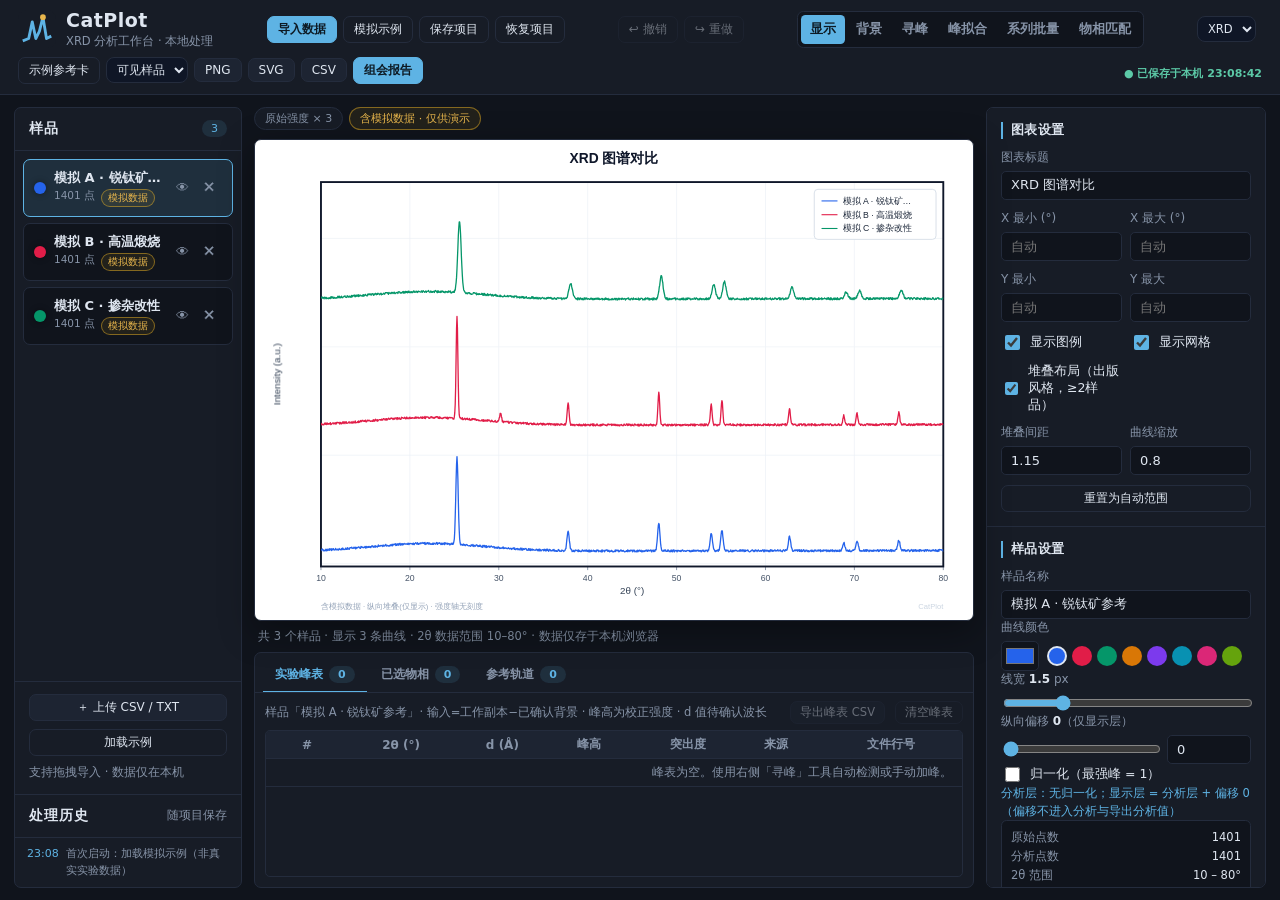
==== commit 70a24c1d: "UI精简: 去扫描线/发光/全大写标题, 收敛配色与圆角, 精简面板/图注/toast/弹窗冗余文案(保留科学口径), 导出文件名按表征命名" ====
--- a/web/index.html
+++ b/web/index.html
@@ -81,8 +81,8 @@
     <div id="sampleList" class="sample-list"></div>
     <div class="panel-foot">
       <button id="btnUploadSide" class="btn block small" type="button">＋ 上传 CSV / TXT</button>
-      <button id="btnSampleSide" class="btn block ghost small" type="button">加载模拟示例</button>
-      <p class="hint">支持拖拽文件到页面。文件仅在浏览器本地解析，不会上传服务器。</p>
+      <button id="btnSampleSide" class="btn block ghost small" type="button">加载示例</button>
+      <p class="hint">支持拖拽导入 · 数据仅在本机</p>
     </div>
     <div class="panel-head hist-head">
       <h2>处理历史</h2>
@@ -107,13 +107,13 @@
         <svg viewBox="0 0 120 60" class="empty-icon" aria-hidden="true">
           <path d="M4 52 L20 48 L30 18 L40 48 L52 36 L62 8 L74 48 L90 40 L116 44" fill="none" stroke="var(--site-border)" stroke-width="3" stroke-linejoin="round"/>
         </svg>
-        <h3>还没有可显示的曲线</h3>
-        <p>上传 XRD 数值数据（CSV / TXT），或加载内置模拟示例开始体验。</p>
+        <h3>暂无曲线</h3>
+        <p>上传 CSV / TXT 数据，或加载示例</p>
         <div class="empty-actions">
           <button id="btnUploadEmpty" class="btn primary" type="button">上传数据</button>
-          <button id="btnSampleEmpty" class="btn ghost" type="button">加载模拟示例</button>
-        </div>
-        <p class="hint">内置示例为程序生成的模拟数据，仅用于演示，不代表真实实验结果。</p>
+          <button id="btnSampleEmpty" class="btn ghost" type="button">加载示例</button>
+        </div>
+        <p class="hint">示例为程序生成的模拟数据，不代表真实实验</p>
       </div>
       <div id="tooltip" class="tooltip" hidden></div>
       <div id="peakReadout" class="peak-readout" hidden></div>
@@ -140,7 +140,7 @@
         </div>
         <div id="dtPhases" class="dt-pane" hidden>
           <div class="dt-actions">
-            <span class="hint">已选物相是独立数据对象：从参考轨道将公开示例卡手动标记（标注来源），非物相鉴定结论。</span>
+            <span class="hint">从参考轨道手动标记，非鉴定结论。</span>
           </div>
           <div id="phaseList" class="phase-list"></div>
         </div>
@@ -259,7 +259,7 @@
             <button id="btnBgRestore" class="btn ghost small" type="button">恢复原始</button>
           </div>
           <p id="bgStatus" class="hint process-note"></p>
-          <p class="hint">SNIP 适用于缓变连续背景 + 相对窄的衍射峰；迭代次数过大将把宽峰一并削掉。手动背景点适合荧光抬升或已知背景形状。扣除后强度可为负（如实显示，不截断）。背景改变后已有峰表将标为待更新。</p>
+          <p class="hint">SNIP 适合缓变背底；迭代过大会削掉宽峰。扣除后强度可为负，如实显示。</p>
         </div>
       </section>
     </div>
@@ -291,16 +291,16 @@
             <button id="btnPeakAddMode" class="btn ghost small" type="button">✛ 图上手动加峰</button>
           </div>
           <p id="pkStatus" class="hint process-note"></p>
-          <p class="hint">寻峰输入 = 工作副本 − 已确认背景（不含归一化与显示偏移）。峰位经抛物线细化；峰高为峰位处校正强度；d 值需实验波长（在卡片库面板确认）。突出度 = 峰顶到两侧鞍点的较小高差，适合肩峰筛选。σ 为全局估计，计数噪声随强度变化时弱峰区偏保守。</p>
+          <p class="hint">输入 = 工作副本 − 已确认背景。峰位抛物线细化；d 值需先在卡片面板确认波长。</p>
         </div>
       </section>
     </div>
 
     <div id="toolFit" class="tool-pane" hidden>
       <section class="settings-section">
-        <h3>峰拟合 · 选区多峰拟合（fit-1）</h3>
+        <h3>峰拟合</h3>
         <p class="hint" id="fitGuide"></p>
-        <p class="hint" id="fitScope">做：选区背景扣除 + 多峰拟合 + 峰参数 + 质量评估 + 表观晶粒尺寸。不做：全谱 Rietveld 精修、物相定量（RIR/内标）、峰面积→质量分数、结构精修。峰面积占比仅标注为「峰面积相对占比，非物相含量」。</p>
+        <p class="hint" id="fitScope">选区背景 + 多峰拟合 + 质量评估。面积占比为相对占比，<b>非物相含量</b>；不做 Rietveld 精修与物相定量。</p>
         <p class="hint mt-warn" id="fitNormWarn" hidden></p>
         <p class="hint" id="fitV3Note" hidden>项目为 v3 存档：不含拟合结果。运行拟合并保存后自动升级为 v4（旧项目仍可打开）。</p>
         <p class="hint"><span class="badge stale" id="fitStaleBadge" hidden>存档库版本与当前服务不一致：待更新</span></p>
@@ -346,7 +346,7 @@
           <label class="field"><span>标样谱 (LaB6/Si)</span><input id="fitInstFile" class="input" type="file" accept=".csv,.txt,.xy"></label>
           <label class="field"><span>K</span><input id="fitK" class="input" type="number" step="0.01" value="0.89"></label>
         </div>
-        <p class="hint mt-warn" id="fitScherrerWarn" hidden>表观值，未扣除仪器宽化，系统性偏小。Scherrer 适用约 1–100 nm；忽略应变宽化；不与 TEM 粒径等价。</p>
+        <p class="hint mt-warn" id="fitScherrerWarn" hidden>表观值，未扣除仪器宽化，系统性偏小。忽略应变宽化，不与 TEM 粒径等价。</p>
         <div class="table-scroll fit-scroll" id="fitScherrerTable"></div>
       </section>
       <section class="settings-section">
@@ -376,8 +376,8 @@
 
     <div id="toolBatch" class="tool-pane" hidden>
       <section class="settings-section">
-        <h3>系列样品批量分析 · 趋势（batch-1）</h3>
-        <p class="hint" id="batchScope">对一组样品在共享 2θ 区间内逐一样品拟合（恒用原始 raw 层），汇总峰位 / FWHM / 积分面积 / 表观晶粒尺寸随样品或组分的变化趋势。不做物相定量；晶粒尺寸为 Scherrer 表观值（未扣仪器宽化时系统性偏小）。失败样品给具体原因，不静默跳过。</p>
+        <h3>系列批量 · 趋势</h3>
+        <p class="hint" id="batchScope">多样品共享区间逐一套拟合，汇总峰位 / FWHM / 面积 / 表观晶粒尺寸趋势。晶粒尺寸为表观值；不做物相定量。</p>
         <div class="field-row">
           <button id="btnBatchSelVisible" class="btn small ghost" type="button">选可见样品</button>
           <button id="btnBatchSelAll" class="btn small ghost" type="button">全选</button>
@@ -407,10 +407,10 @@
         </div>
         <div id="batchXValues" class="batch-xvalues" hidden></div>
         <div class="field-row">
-          <button id="btnBatchRun" class="btn primary small" type="button">运行批量分析</button>
+          <button id="btnBatchRun" class="btn primary small" type="button">运行</button>
           <button id="btnBatchCancel" class="btn small ghost" type="button" hidden>取消</button>
         </div>
-        <p class="hint process-note" id="batchStatus">选择样品与共享区间后运行；逐样品在 Worker 中拟合，可取消。</p>
+        <p class="hint process-note" id="batchStatus">选择样品与共享区间后运行。</p>
         <div id="batchProgress" class="batch-progress" hidden><div id="batchProgressBar" class="batch-progress-bar"></div></div>
       </section>
       <section class="settings-section">
@@ -422,7 +422,7 @@
         </div>
         <svg id="batchTrendChart" viewBox="0 0 960 420" role="img" aria-label="系列样品趋势图"></svg>
         <div id="batchTrendLegend" class="fit-legend"></div>
-        <p class="hint mt-warn" id="batchScherrerWarn" hidden>晶粒尺寸为 Scherrer 表观值，未扣除仪器宽化，系统性偏小；适用约 1–100 nm，忽略应变宽化，不与 TEM 粒径等价。</p>
+        <p class="hint mt-warn" id="batchScherrerWarn" hidden>表观值：未扣仪器宽化，系统性偏小；不与 TEM 粒径等价。</p>
         <p class="hint" id="batchTrendNote"></p>
       </section>
       <section class="settings-section">
@@ -443,30 +443,30 @@
 
     <div id="toolMatch" class="tool-pane" hidden>
       <section class="settings-section">
-        <h3>物相匹配 · 粘贴参考峰表（pm-2-lite）</h3>
-        <p class="hint" id="matchScope">公开版无内置数据库：粘贴你自有合法来源的参考峰表（d-I-hkl 或 2θ-I-hkl），与当前样品实验峰做证据匹配。得分为证据合成（匹配比例/偏差/强峰覆盖），<b>不是物相存在概率</b>；参考峰相对强度&lt;1% 不参与配对；一对一占用。确认物相后可用剩余未解释峰续匹配（多物相闭环）。</p>
-        <p class="hint">实验峰来源：<select id="matchExpSrc" class="input tiny-select"><option value="peaks" selected>寻峰峰表</option><option value="fit">拟合峰（更抗噪）</option></select> · 波长 (Å) <input id="matchLambda" class="input fit-num" type="number" step="any" value="1.5406"> · 容差 2θ (°) <input id="matchTol" class="input fit-num" type="number" step="any" value="0.2"></p>
+        <h3>物相匹配</h3>
+        <p class="hint" id="matchScope">粘贴参考峰表（d-I-hkl 或 2θ-I-hkl）与实验峰证据匹配。得分为证据合成，<b>不是物相存在概率</b>；确认后可用剩余峰续匹配。</p>
+        <p class="hint">实验峰：<select id="matchExpSrc" class="input tiny-select"><option value="peaks" selected>寻峰</option><option value="fit">拟合（抗噪）</option></select> · λ (Å) <input id="matchLambda" class="input fit-num" type="number" step="any" value="1.5406"> · 容差 (°) <input id="matchTol" class="input fit-num" type="number" step="any" value="0.2"></p>
         <textarea id="matchRefText" class="input match-textarea" rows="6" placeholder="# name=锐钛矿&#10;# formula=TiO2&#10;# wavelength=1.5406&#10;25.28,100,101&#10;37.80,40,004&#10;48.05,50,200"></textarea>
         <div class="field-row">
           <label class="field"><span>首列含义</span><select id="matchMode" class="input"><option value="auto" selected>自动</option><option value="t">2θ (°)</option><option value="d">d (Å)</option></select></label>
           <button id="btnMatchAddRef" class="btn small" type="button">加入参考</button>
-          <button id="btnMatchExample" class="btn small ghost" type="button">载入示例(TiO2双相)</button>
+          <button id="btnMatchExample" class="btn small ghost" type="button">载入示例</button>
           <button id="btnMatchRun" class="btn primary small" type="button">运行匹配</button>
         </div>
-        <p class="hint process-note" id="matchStatus">粘贴参考峰表并加入后运行；实验峰取自当前样品。</p>
+        <p class="hint process-note" id="matchStatus">粘贴参考峰表加入后运行。</p>
         <div id="matchRefList" class="match-ref-list"></div>
       </section>
       <section class="settings-section">
-        <h3>候选（按证据得分排序）</h3>
+        <h3>候选</h3>
         <div class="table-scroll fit-scroll" id="matchCandTable"></div>
       </section>
       <section class="settings-section">
-        <h3>已确认物相 · 覆盖核算</h3>
+        <h3>已确认物相</h3>
         <div id="matchPhaseList"></div>
         <p class="hint" id="matchCoverage"></p>
         <div class="field-row">
-          <button id="btnMatchRemaining" class="btn small" type="button">用剩余未解释峰续匹配</button>
-          <button id="btnMatchClearPhases" class="btn small ghost" type="button">清空已确认</button>
+          <button id="btnMatchRemaining" class="btn small" type="button">剩余峰续匹配</button>
+          <button id="btnMatchClearPhases" class="btn small ghost" type="button">清空</button>
         </div>
       </section>
     </div>
@@ -477,15 +477,14 @@
         <label class="field"><span>图像宽度 (px)</span><input id="exportWidth" type="number" min="480" max="8000" step="10" value="1920"></label>
         <label class="field"><span>字号倍率 <output id="exportFontOut">1</output></span><input id="exportFont" type="range" min="0.75" max="2" step="0.05" value="1"></label>
       </div>
-      <p class="hint">PNG / SVG 使用全量显示层数据，含参考轨道、背景预览与峰标记；CSV 为样品三层数据；峰表 CSV 在底部「实验峰表」标签导出。</p>
+      <p class="hint">PNG / SVG 为全量显示层数据（含轨道与峰标记）；CSV 为三层数据。</p>
       <div class="export-grid">
         <button id="btnPng2" class="btn block small" type="button">导出 PNG</button>
         <button id="btnSvg2" class="btn block small" type="button">导出 SVG</button>
         <button id="btnCsv2" class="btn block small" type="button">三层数据 CSV</button>
       </div>
       <div class="storage-note">
-        <strong>数据存储说明</strong>
-        <p>所有数据仅保存在本机浏览器（localStorage），不上传任何服务器；清除浏览器数据会丢失未导出的结果，请及时导出项目 JSON。</p>
+        <p>数据仅存本机浏览器，不上传服务器；清缓存会丢失未导出内容，请及时导出项目 JSON。</p>
       </div>
       <button id="btnClearAll" class="btn small danger block" type="button">清空全部样品与设置</button>
     </section>
@@ -523,7 +522,7 @@
       </div>
 
       <div class="imp-block">
-        <h4>数据预览<span class="hint">（跳过文件头后的前 8 行，高亮为所选 X / Y 列）</span></h4>
+        <h4>数据预览<span class="hint">（前 8 行，高亮所选 X / Y 列）</span></h4>
         <div class="table-scroll">
           <table id="impTable" class="preview-table"></table>
         </div>
@@ -532,32 +531,32 @@
       <div id="impSummary" class="imp-summary"></div>
 
       <div id="impQuality" class="imp-quality" hidden>
-        <h4>数据检查<span class="hint">（不会静默修改数据，请选择处理方式）</span></h4>
+        <h4>数据检查<span class="hint">（不静默修改，请选择处理方式）</span></h4>
         <div id="qDup" class="quality-item" hidden>
           <p id="qDupText"></p>
-          <label class="check"><input type="radio" name="dupMode" value="keep" checked><span>保留全部重复点（分析按原样）</span></label>
-          <label class="check"><input type="radio" name="dupMode" value="merge"><span>按相同 X 取平均合并（生成独立工作副本，原始保留）</span></label>
+          <label class="check"><input type="radio" name="dupMode" value="keep" checked><span>保留全部重复点</span></label>
+          <label class="check"><input type="radio" name="dupMode" value="merge"><span>相同 X 取平均合并（生成独立工作副本）</span></label>
         </div>
         <div id="qSort" class="quality-item" hidden>
-          <p>2θ 非单调递增（存在回扫或乱序）。</p>
-          <label class="check"><input type="radio" name="sortMode" value="sort" checked><span>生成 2θ 升序独立副本用于分析（原始顺序保留）</span></label>
-          <label class="check"><input type="radio" name="sortMode" value="keep"><span>保持文件顺序，不排序</span></label>
+          <p>2θ 非单调递增（回扫或乱序）。</p>
+          <label class="check"><input type="radio" name="sortMode" value="sort" checked><span>生成升序副本用于分析（原始保留）</span></label>
+          <label class="check"><input type="radio" name="sortMode" value="keep"><span>保持文件顺序</span></label>
         </div>
       </div>
 
       <div id="impErrors" class="imp-errors" hidden>
-        <h4>无效行明细<span class="hint">（导入不会静默丢弃数据，需你确认后才跳过）</span></h4>
+        <h4>无效行明细<span class="hint">（需确认后才跳过，不静默丢弃）</span></h4>
         <ul id="impErrorList"></ul>
         <label class="check ack">
           <input id="impAck" type="checkbox">
-          <span>我已了解上述问题，确认导入时跳过这些无效行（原始文件不受影响）</span>
+          <span>确认跳过上述无效行（原始文件不受影响）</span>
         </label>
       </div>
 
       <div id="impFatal" class="imp-fatal" hidden></div>
 
       <div class="imp-extra">
-        <button id="btnDemoFile" class="btn small ghost" type="button">下载示例 TXT 文件（用于测试导入流程）</button>
+        <button id="btnDemoFile" class="btn small ghost" type="button">下载示例 TXT</button>
       </div>
     </div>
     <div class="modal-foot">
@@ -584,14 +583,14 @@
   </div>
   <div class="drawer-body">
     <section class="dsec">
-      <h3>公开示例卡</h3>
+      <h3>示例卡</h3>
       <div id="exStatus" class="lib-status">加载示例卡…</div>
       <div id="exList"></div>
-      <p class="muted">计算图谱无温度因子/仪器宽化/择优取向；实验谱为混合物峰表（hkl 未指认）。叠加与拟合对照仅供演示，非物相鉴定结论。</p>
+      <p class="muted">计算图谱 / 实验谱，仅供对照，非鉴定结论。</p>
     </section>
     <section class="dsec">
-      <h3>上传我的卡片（峰表 → 棒图轨道）</h3>
-      <p class="muted">支持 <b>标准衍射卡片文本（PDF# 格式）</b>（如 PDF#82-1043.txt，自动提取卡号/化学式/波长/峰表）或简单 CSV/TXT 峰表（每行「2θ,强度[,hkl]」或「d,强度[,hkl]」，# name= 等注释，多卡分段）。上传后<b>不做匹配分析</b>，直接按顺序画成底部棒图轨道（纵向压缩堆叠），标注「化学式 PDF#卡号」，可在下方「改名」。请确保你对卡片数据有合法使用权。</p>
+      <h3>上传卡片</h3>
+      <p class="muted">支持 PDF# 卡片文本（自动提取卡号/化学式/波长/峰表）或 CSV/TXT 峰表（2θ 或 d + 强度，# name= 分段多卡）。上传后直接画成底部棒图轨道，可改名。</p>
       <div class="drow">
         <input id="cardUpload" type="file" accept=".csv,.txt,.xy,.dat" multiple>
         <select id="cardUploadMode" class="input narrow"><option value="auto" selected>自动识别</option><option value="t">首列=2θ</option><option value="d">首列=d</option></select>
@@ -600,7 +599,6 @@
     </section>
     <section class="dsec">
       <h3>参考轨道</h3>
-      <p class="muted">每张卡片一条独立棒图轨道，与主谱图共用 X 轴；在底部「参考轨道」标签排序 / 显隐。具备合法 d 值或 2θ 的卡片确认波长后即可预览叠加；核验状态逐卡记录，不作全库已验证宣称。</p>
       <div class="drow">
         <select id="stickLambdaPreset" class="input">
           <option value="">实验波长…</option>
--- a/web/css/styles.css
+++ b/web/css/styles.css
@@ -1,25 +1,25 @@
 /* CatPlot — 衍射仪控制台风格：深色机身 + 白色出版级图纸 */
 
 :root {
-  --site-bg: #0d1321;
-  --site-fg: #e8edf6;
-  --site-accent: #38bdf8;
-  --site-on-accent: #06202e;
-  --site-surface: #151d30;
-  --site-muted: #8fa0bb;
-  --site-border: #26334d;
+  --site-bg: #10141c;
+  --site-fg: #dfe6f0;
+  --site-accent: #5eb3e4;
+  --site-on-accent: #0d1a24;
+  --site-surface: #171c26;
+  --site-muted: #8794a8;
+  --site-border: #242c3d;
   --site-font: "PingFang SC", "Microsoft YaHei", "Noto Sans SC", system-ui, -apple-system, sans-serif;
-  --site-radius: 10px;
+  --site-radius: 7px;
   --site-space: 1;
   --site-type: 1;
   --site-motion: 1;
 
-  --amber: #fbbf24;
-  --danger: #f87171;
-  --ok: #34d399;
+  --amber: #e8b64c;
+  --danger: #e06c6c;
+  --ok: #5cc9a7;
   --paper: #ffffff;
-  --surface-2: #1b2540;
-  --accent-soft: rgba(56, 189, 248, 0.12);
+  --surface-2: #1d2432;
+  --accent-soft: rgba(94, 179, 228, 0.12);
 }
 
 * { box-sizing: border-box; }
@@ -30,10 +30,7 @@
   font-family: var(--site-font);
   font-size: calc(14px * var(--site-type));
   color: var(--site-fg);
-  background:
-    radial-gradient(1100px 500px at 85% -10%, rgba(56, 189, 248, 0.09), transparent 60%),
-    radial-gradient(900px 480px at -10% 110%, rgba(251, 191, 36, 0.06), transparent 60%),
-    var(--site-bg);
+  background: var(--site-bg);
   display: flex;
   flex-direction: column;
   overflow: hidden;
@@ -59,9 +56,7 @@
   row-gap: 8px;
   padding: calc(10px * var(--site-space)) calc(18px * var(--site-space));
   border-bottom: 1px solid var(--site-border);
-  background:
-    repeating-linear-gradient(90deg, transparent 0 3px, rgba(56, 189, 248, 0.025) 3px 4px),
-    linear-gradient(180deg, var(--surface-2), var(--site-surface));
+  background: var(--site-surface);
   flex: none;
 }
 .brand { display: flex; align-items: center; gap: calc(10px * var(--site-space)); min-width: 0; }
@@ -97,21 +92,21 @@
   transition: background calc(160ms * var(--site-motion)), border-color calc(160ms * var(--site-motion)), transform calc(120ms * var(--site-motion));
   white-space: nowrap;
 }
-.btn:hover { border-color: var(--site-accent); background: #202c4e; }
-.btn:active { transform: translateY(1px); }
+.btn:hover { border-color: #3a4760; background: #202838; }
+.btn:active { background: #242d40; }
 .btn.primary {
   background: var(--site-accent);
   border-color: var(--site-accent);
   color: var(--site-on-accent);
   font-weight: 600;
 }
-.btn.primary:hover { background: #5ccbfa; }
+.btn.primary:hover { background: #72bfe9; border-color: #72bfe9; }
 .btn.ghost { background: transparent; }
 .btn.small { padding: calc(4px * var(--site-space)) calc(10px * var(--site-space)); font-size: calc(12px * var(--site-type)); }
 .btn.block { display: block; width: 100%; }
-.btn.danger { color: var(--danger); border-color: rgba(248, 113, 113, 0.4); background: transparent; }
-.btn.danger:hover { background: rgba(248, 113, 113, 0.12); border-color: var(--danger); }
-.btn:disabled { opacity: 0.45; cursor: not-allowed; transform: none; }
+.btn.danger { color: var(--danger); border-color: rgba(224, 108, 108, 0.4); background: transparent; }
+.btn.danger:hover { background: rgba(224, 108, 108, 0.1); border-color: var(--danger); }
+.btn:disabled { opacity: 0.4; cursor: not-allowed; }
 .icon-btn {
   background: transparent; border: none; color: var(--site-muted);
   font-size: 15px; cursor: pointer; padding: 6px; border-radius: var(--site-radius);
@@ -280,8 +275,9 @@
 .settings-section { padding: calc(14px * var(--site-space)); border-bottom: 1px solid var(--site-border); display: grid; gap: calc(10px * var(--site-space)); }
 .settings-section:last-child { border-bottom: none; }
 .settings-section h3 {
-  margin: 0; font-size: calc(12.5px * var(--site-type)); letter-spacing: 2px;
-  color: var(--site-accent); text-transform: uppercase;
+  margin: 0; font-size: calc(12.5px * var(--site-type)); font-weight: 600;
+  color: var(--site-fg); letter-spacing: 0.3px;
+  padding-left: 8px; border-left: 2px solid var(--site-accent);
 }
 .field { display: grid; gap: 5px; font-size: calc(12px * var(--site-type)); color: var(--site-muted); min-width: 0; }
 .field output { color: var(--site-fg); font-weight: 600; }
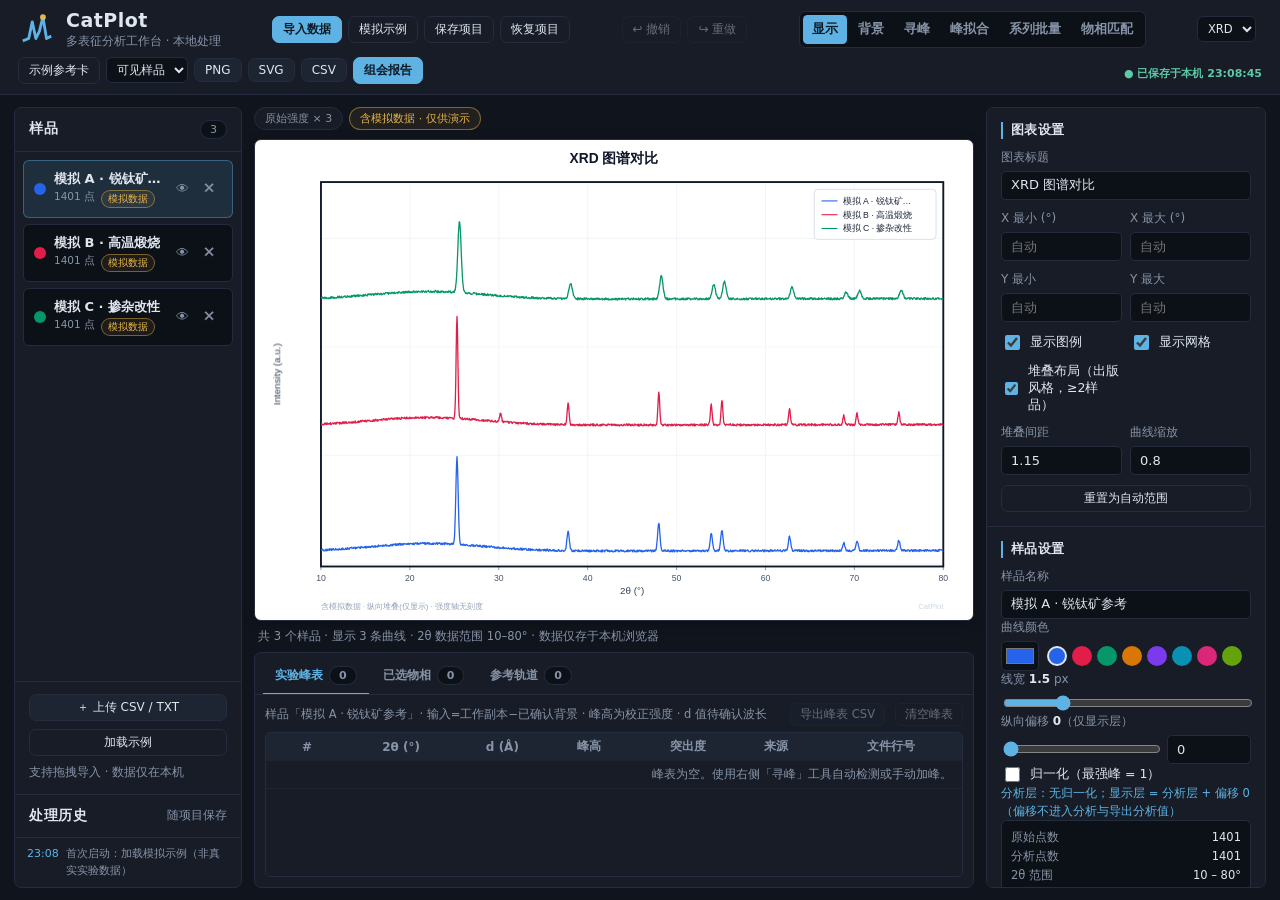
==== commit 8d49a065: "视觉精修: 统一设计令牌(去渐变/发光/重阴影), 内凹面板色, 圆角/边框/徽章色板收敛, favicon与副标题同步" ====
--- a/web/index.html
+++ b/web/index.html
@@ -6,7 +6,7 @@
 <title>CatPlot · XRD 分析工作台</title>
 <meta name="description" content="面向催化方向研究生的 XRD 分析工作台：本地导入、背景扣除、寻峰、参考卡片轨道对比、峰表导出与项目保存。数据仅存于本机浏览器。">
 <link rel="stylesheet" href="css/styles.css">
-<link rel="icon" href="data:image/svg+xml,%3Csvg xmlns='http://www.w3.org/2000/svg' viewBox='0 0 32 32'%3E%3Crect width='32' height='32' rx='7' fill='%230d1321'/%3E%3Cpath d='M4 26 L9 24 L12 10 L15 24 L18 18 L21 6 L24 24 L28 22' fill='none' stroke='%2338bdf8' stroke-width='2.4' stroke-linejoin='round'/%3E%3C/svg%3E">
+<link rel="icon" href="data:image/svg+xml,%3Csvg xmlns='http://www.w3.org/2000/svg' viewBox='0 0 32 32'%3E%3Crect width='32' height='32' rx='7' fill='%23171c26'/%3E%3Cpath d='M4 26 L9 24 L12 10 L15 24 L18 18 L21 6 L24 24 L28 22' fill='none' stroke='%235eb3e4' stroke-width='2.4' stroke-linejoin='round'/%3E%3C/svg%3E">
 </head>
 <body>
 
@@ -19,14 +19,14 @@
     </svg>
     <div class="brand-text">
       <h1>CatPlot</h1>
-      <span>XRD 分析工作台 · 本地处理</span>
+      <span>多表征分析工作台 · 本地处理</span>
     </div>
   </div>
 
   <div class="tb-group" role="group" aria-label="文件">
     <button id="btnUploadTop" class="btn primary small" type="button">导入数据</button>
     <button id="btnSampleTop" class="btn ghost small" type="button" title="程序生成的模拟数据，仅供演示">模拟示例</button>
-    <button id="btnExportProject" class="btn ghost small" type="button" title="导出项目 JSON（v2，含背景/峰表/历史/物相）">保存项目</button>
+    <button id="btnExportProject" class="btn ghost small" type="button" title="导出项目 JSON（含背景/峰表/拟合/历史/物相）">保存项目</button>
     <button id="btnRestoreProject" class="btn ghost small" type="button">恢复项目</button>
     <input type="file" id="fileInput" accept=".csv,.txt,.tsv,.dat,text/csv,text/plain" multiple hidden>
     <input type="file" id="projectInput" accept=".json,application/json" hidden>
--- a/web/css/styles.css
+++ b/web/css/styles.css
@@ -1,4 +1,4 @@
-/* CatPlot — 衍射仪控制台风格：深色机身 + 白色出版级图纸 */
+/* CatPlot — 科研工作台风格：深色机身 + 白色出版级图纸，克制、平整、低装饰 */
 
 :root {
   --site-bg: #10141c;
@@ -19,7 +19,17 @@
   --ok: #5cc9a7;
   --paper: #ffffff;
   --surface-2: #1d2432;
+  --site-inset: #0c1017;
+  --site-hover: #232b3d;
+  --site-line: #1c2431;
   --accent-soft: rgba(94, 179, 228, 0.12);
+  --accent-line: rgba(94, 179, 228, 0.4);
+  --amber-line: rgba(232, 182, 76, 0.45);
+  --amber-soft: rgba(232, 182, 76, 0.08);
+  --ok-line: rgba(92, 201, 167, 0.45);
+  --ok-soft: rgba(92, 201, 167, 0.08);
+  --danger-line: rgba(224, 108, 108, 0.45);
+  --danger-soft: rgba(224, 108, 108, 0.08);
 }
 
 * { box-sizing: border-box; }
@@ -38,13 +48,13 @@
 
 /* ---------- 滚动条 ---------- */
 ::-webkit-scrollbar { width: 10px; height: 10px; }
-::-webkit-scrollbar-track { background: var(--site-bg); }
+::-webkit-scrollbar-track { background: transparent; }
 ::-webkit-scrollbar-thumb {
   background: var(--site-border);
   border-radius: var(--site-radius);
   border: 2px solid var(--site-bg);
 }
-::-webkit-scrollbar-thumb:hover { background: var(--site-accent); }
+::-webkit-scrollbar-thumb:hover { background: #3a4760; }
 
 /* ---------- 顶栏 ---------- */
 .topbar {
@@ -72,7 +82,7 @@
 .phase-badge {
   font-size: calc(11px * var(--site-type));
   color: var(--site-accent);
-  border: 1px solid rgba(56, 189, 248, 0.4);
+  border: 1px solid var(--accent-line);
   background: var(--accent-soft);
   padding: 3px 10px;
   border-radius: 999px;
@@ -89,10 +99,10 @@
   border-radius: var(--site-radius);
   padding: calc(7px * var(--site-space)) calc(14px * var(--site-space));
   cursor: pointer;
-  transition: background calc(160ms * var(--site-motion)), border-color calc(160ms * var(--site-motion)), transform calc(120ms * var(--site-motion));
+  transition: background calc(160ms * var(--site-motion)), border-color calc(160ms * var(--site-motion));
   white-space: nowrap;
 }
-.btn:hover { border-color: #3a4760; background: #202838; }
+.btn:hover { border-color: #3a4760; background: var(--site-hover); }
 .btn:active { background: #242d40; }
 .btn.primary {
   background: var(--site-accent);
@@ -104,20 +114,20 @@
 .btn.ghost { background: transparent; }
 .btn.small { padding: calc(4px * var(--site-space)) calc(10px * var(--site-space)); font-size: calc(12px * var(--site-type)); }
 .btn.block { display: block; width: 100%; }
-.btn.danger { color: var(--danger); border-color: rgba(224, 108, 108, 0.4); background: transparent; }
-.btn.danger:hover { background: rgba(224, 108, 108, 0.1); border-color: var(--danger); }
+.btn.danger { color: var(--danger); border-color: var(--danger-line); background: transparent; }
+.btn.danger:hover { background: var(--danger-soft); border-color: var(--danger); }
 .btn:disabled { opacity: 0.4; cursor: not-allowed; }
 .icon-btn {
   background: transparent; border: none; color: var(--site-muted);
   font-size: 15px; cursor: pointer; padding: 6px; border-radius: var(--site-radius);
 }
-.icon-btn:hover { color: var(--site-fg); background: var(--surface-2); }
+.icon-btn:hover { color: var(--site-fg); background: var(--site-hover); }
 
 input[type="text"], input[type="number"], select {
   font-family: inherit;
   font-size: calc(13px * var(--site-type));
   color: var(--site-fg);
-  background: var(--site-bg);
+  background: var(--site-inset);
   border: 1px solid var(--site-border);
   border-radius: calc(var(--site-radius) * 0.7);
   padding: calc(6px * var(--site-space)) calc(9px * var(--site-space));
@@ -132,7 +142,7 @@
 input[type="range"] { accent-color: var(--site-accent); width: 100%; }
 input[type="color"] {
   width: 38px; height: 30px; padding: 2px; border: 1px solid var(--site-border);
-  border-radius: calc(var(--site-radius) * 0.7); background: var(--site-bg); cursor: pointer; flex: none;
+  border-radius: calc(var(--site-radius) * 0.7); background: var(--site-inset); cursor: pointer; flex: none;
 }
 
 /* ---------- 三栏布局 ---------- */
@@ -159,10 +169,11 @@
   border-bottom: 1px solid var(--site-border);
   flex: none;
 }
-.panel-head h2 { margin: 0; font-size: calc(14px * var(--site-type)); letter-spacing: 1px; }
+.panel-head h2 { margin: 0; font-size: calc(13.5px * var(--site-type)); font-weight: 600; letter-spacing: 0.5px; color: var(--site-fg); }
 .count-pill {
-  font-size: calc(11px * var(--site-type)); color: var(--site-accent);
-  background: var(--accent-soft); border-radius: 999px; padding: 2px 9px;
+  font-size: calc(11px * var(--site-type)); color: var(--site-muted);
+  background: var(--site-inset); border: 1px solid var(--site-border);
+  border-radius: 999px; padding: 2px 9px; font-variant-numeric: tabular-nums;
 }
 .panel-foot {
   flex: none; padding: calc(12px * var(--site-space)) calc(14px * var(--site-space));
@@ -180,15 +191,15 @@
   align-items: center;
   padding: calc(9px * var(--site-space)) calc(10px * var(--site-space));
   border: 1px solid var(--site-border);
-  border-radius: var(--site-radius);
-  background: var(--site-bg);
+  border-radius: calc(var(--site-radius) * 0.85);
+  background: var(--site-inset);
   cursor: pointer;
   transition: border-color calc(160ms * var(--site-motion)), background calc(160ms * var(--site-motion));
 }
-.sample-item:hover { border-color: #3a4c74; }
-.sample-item.selected { border-color: var(--site-accent); background: var(--accent-soft); }
+.sample-item:hover { border-color: #33405a; }
+.sample-item.selected { border-color: var(--accent-line); background: var(--accent-soft); }
 .sample-item.hidden-curve { opacity: 0.55; }
-.smp-dot { width: 12px; height: 12px; border-radius: 50%; flex: none; box-shadow: 0 0 6px rgba(0,0,0,0.4); }
+.smp-dot { width: 12px; height: 12px; border-radius: 50%; flex: none; }
 .smp-info { min-width: 0; }
 .smp-name { font-size: calc(13px * var(--site-type)); font-weight: 600; overflow: hidden; text-overflow: ellipsis; white-space: nowrap; }
 .smp-meta { font-size: calc(10.5px * var(--site-type)); color: var(--site-muted); display: flex; gap: 6px; flex-wrap: wrap; margin-top: 2px; }
@@ -196,8 +207,8 @@
   font-size: calc(10px * var(--site-type)); padding: 0 6px; border-radius: 999px; line-height: 1.6;
   border: 1px solid var(--site-border); color: var(--site-muted);
 }
-.tag.sim { color: var(--amber); border-color: rgba(251, 191, 36, 0.45); background: rgba(251, 191, 36, 0.08); }
-.tag.proc { color: var(--site-accent); border-color: rgba(56, 189, 248, 0.4); background: var(--accent-soft); }
+.tag.sim { color: var(--amber); border-color: var(--amber-line); background: var(--amber-soft); }
+.tag.proc { color: var(--site-accent); border-color: var(--accent-line); background: var(--accent-soft); }
 .smp-actions { display: flex; gap: 2px; }
 .smp-actions .icon-btn { font-size: 13px; padding: 4px 6px; }
 .list-empty { padding: 18px 10px; text-align: center; color: var(--site-muted); font-size: calc(12px * var(--site-type)); line-height: 1.7; }
@@ -210,9 +221,9 @@
   font-size: calc(11px * var(--site-type)); padding: 3px 10px; border-radius: 999px;
   border: 1px solid var(--site-border); color: var(--site-muted); background: var(--site-surface);
 }
-.badge.norm { color: var(--site-accent); border-color: rgba(56, 189, 248, 0.45); background: var(--accent-soft); }
-.badge.offset { color: var(--ok); border-color: rgba(52, 211, 153, 0.45); background: rgba(52, 211, 153, 0.08); }
-.badge.sim { color: var(--amber); border-color: rgba(251, 191, 36, 0.45); background: rgba(251, 191, 36, 0.08); }
+.badge.norm { color: var(--site-accent); border-color: var(--accent-line); background: var(--accent-soft); }
+.badge.offset { color: var(--ok); border-color: var(--ok-line); background: var(--ok-soft); }
+.badge.sim { color: var(--amber); border-color: var(--amber-line); background: var(--amber-soft); }
 .chart-actions { display: flex; align-items: center; gap: 6px; }
 .export-label { font-size: calc(11.5px * var(--site-type)); color: var(--site-muted); margin-right: 2px; }
 .chart-wrap {
@@ -221,7 +232,7 @@
   border: 1px solid var(--site-border);
   border-radius: var(--site-radius);
   overflow: hidden;
-  box-shadow: 0 10px 34px rgba(0, 0, 0, 0.35);
+  box-shadow: 0 2px 12px rgba(0, 0, 0, 0.22);
 }
 #chart { width: 100%; height: 100%; display: block; }
 .chart-status { flex: none; font-size: calc(11.5px * var(--site-type)); color: var(--site-muted); padding: 0 4px; }
@@ -241,10 +252,10 @@
 
 .tooltip {
   position: absolute; pointer-events: none; z-index: 5;
-  background: rgba(13, 19, 33, 0.94); color: var(--site-fg);
+  background: rgba(16, 20, 28, 0.96); color: var(--site-fg);
   border: 1px solid var(--site-border); border-radius: calc(var(--site-radius) * 0.8);
   padding: 8px 11px; font-size: 12px; line-height: 1.7;
-  box-shadow: 0 6px 20px rgba(0, 0, 0, 0.35); max-width: 280px;
+  box-shadow: 0 4px 14px rgba(0, 0, 0, 0.3); max-width: 280px;
 }
 .tooltip .tt-x { color: var(--site-accent); font-weight: 700; margin-bottom: 2px; }
 .peak-readout {
@@ -255,7 +266,7 @@
   border: 1px solid #cbd5e1; border-left: 3px solid #0d9488;
   border-radius: 8px; padding: 8px 12px;
   font-size: 12px; line-height: 1.75;
-  box-shadow: 0 8px 24px rgba(15, 23, 42, 0.18);
+  box-shadow: 0 6px 18px rgba(15, 23, 42, 0.14);
 }
 .peak-readout .pr-head { display: flex; align-items: center; gap: 8px; margin-bottom: 2px; }
 .peak-readout .pr-head strong { font-size: 12.5px; color: #0f172a; }
@@ -289,14 +300,14 @@
   width: 20px; height: 20px; border-radius: 50%; border: 2px solid transparent;
   cursor: pointer; padding: 0; transition: transform calc(120ms * var(--site-motion));
 }
-.swatch:hover { transform: scale(1.18); }
+.swatch:hover { transform: scale(1.15); }
 .swatch.active { border-color: var(--site-fg); }
 .offset-row { display: grid; grid-template-columns: minmax(0, 1fr) 84px; gap: 8px; align-items: center; }
 .process-note { color: var(--site-accent); }
 .stats {
   margin: 0; display: grid; grid-template-columns: auto 1fr; gap: 4px 10px;
   font-size: calc(11.5px * var(--site-type));
-  background: var(--site-bg); border: 1px solid var(--site-border);
+  background: var(--site-inset); border: 1px solid var(--site-border);
   border-radius: calc(var(--site-radius) * 0.8); padding: calc(9px * var(--site-space));
 }
 .stats dt { color: var(--site-muted); }
@@ -304,8 +315,8 @@
 .export-grid { display: grid; gap: calc(7px * var(--site-space)); }
 .storage-note {
   font-size: calc(11.5px * var(--site-type)); color: var(--site-muted); line-height: 1.6;
-  border: 1px dashed var(--site-border); border-radius: calc(var(--site-radius) * 0.8);
-  padding: calc(9px * var(--site-space));
+  border: 1px solid var(--site-border); border-radius: calc(var(--site-radius) * 0.8);
+  padding: calc(9px * var(--site-space)); background: var(--site-inset);
 }
 .storage-note strong { color: var(--site-fg); display: block; margin-bottom: 3px; }
 .storage-note p { margin: 0; }
@@ -313,7 +324,7 @@
 /* ---------- 导入对话框 ---------- */
 .modal-overlay {
   position: fixed; inset: 0; z-index: 50;
-  background: rgba(6, 10, 18, 0.72);
+  background: rgba(8, 11, 18, 0.7);
   backdrop-filter: blur(3px);
   display: flex; align-items: center; justify-content: center;
   padding: calc(16px * var(--site-space));
@@ -324,10 +335,10 @@
   border: 1px solid var(--site-border);
   border-radius: var(--site-radius);
   display: flex; flex-direction: column;
-  box-shadow: 0 24px 70px rgba(0, 0, 0, 0.55);
+  box-shadow: 0 18px 48px rgba(0, 0, 0, 0.45);
   animation: modal-in calc(200ms * var(--site-motion)) ease-out;
 }
-@keyframes modal-in { from { opacity: 0; transform: translateY(10px); } to { opacity: 1; transform: none; } }
+@keyframes modal-in { from { opacity: 0; transform: translateY(8px); } to { opacity: 1; transform: none; } }
 .modal-head {
   display: flex; align-items: flex-start; justify-content: space-between;
   padding: calc(14px * var(--site-space)) calc(18px * var(--site-space));
@@ -347,28 +358,28 @@
 .table-scroll { overflow: auto; max-height: 220px; border: 1px solid var(--site-border); border-radius: calc(var(--site-radius) * 0.8); }
 .preview-table { border-collapse: collapse; width: 100%; font-size: calc(12px * var(--site-type)); font-variant-numeric: tabular-nums; }
 .preview-table th, .preview-table td {
-  padding: 5px 10px; border-bottom: 1px solid var(--site-border);
+  padding: 5px 10px; border-bottom: 1px solid var(--site-line);
   text-align: right; white-space: nowrap; color: var(--site-fg);
 }
 .preview-table th {
   position: sticky; top: 0; background: var(--surface-2); color: var(--site-muted);
   font-weight: 600; z-index: 1;
 }
-.preview-table td.col-x { background: rgba(56, 189, 248, 0.14); color: var(--site-accent); font-weight: 600; }
-.preview-table td.col-y { background: rgba(251, 191, 36, 0.12); color: var(--amber); font-weight: 600; }
+.preview-table td.col-x { background: rgba(94, 179, 228, 0.1); color: var(--site-accent); font-weight: 600; }
+.preview-table td.col-y { background: var(--amber-soft); color: var(--amber); font-weight: 600; }
 .preview-table th.col-x { color: var(--site-accent); }
 .preview-table th.col-y { color: var(--amber); }
-.preview-table td.bad-cell { color: var(--danger); text-decoration: underline wavy rgba(248,113,113,0.7); }
+.preview-table td.bad-cell { color: var(--danger); text-decoration: underline wavy rgba(224, 108, 108, 0.7); }
 .imp-summary {
   font-size: calc(12.5px * var(--site-type)); line-height: 1.7;
-  background: var(--site-bg); border: 1px solid var(--site-border);
+  background: var(--site-inset); border: 1px solid var(--site-border);
   border-radius: calc(var(--site-radius) * 0.8); padding: calc(9px * var(--site-space)) calc(12px * var(--site-space));
 }
 .imp-summary .ok { color: var(--ok); font-weight: 600; }
 .imp-summary .warn { color: var(--amber); font-weight: 600; }
 .imp-errors {
-  border: 1px solid rgba(248, 113, 113, 0.45);
-  background: rgba(248, 113, 113, 0.06);
+  border: 1px solid var(--danger-line);
+  background: var(--danger-soft);
   border-radius: calc(var(--site-radius) * 0.8);
   padding: calc(11px * var(--site-space)) calc(12px * var(--site-space));
 }
@@ -379,7 +390,7 @@
 }
 .imp-errors .ack { color: var(--amber); align-items: flex-start; }
 .imp-fatal {
-  border: 1px solid rgba(248, 113, 113, 0.55); background: rgba(248, 113, 113, 0.1);
+  border: 1px solid var(--danger-line); background: var(--danger-soft);
   color: var(--danger); border-radius: calc(var(--site-radius) * 0.8);
   padding: calc(10px * var(--site-space)) calc(12px * var(--site-space));
   font-size: calc(12.5px * var(--site-type)); line-height: 1.7;
@@ -389,7 +400,7 @@
 /* ---------- 拖拽 / 提示 ---------- */
 .drop-overlay {
   position: fixed; inset: 0; z-index: 60;
-  background: rgba(6, 10, 18, 0.7);
+  background: rgba(8, 11, 18, 0.7);
   display: flex; align-items: center; justify-content: center;
 }
 .drop-box {
@@ -402,27 +413,27 @@
   z-index: 70; background: var(--surface-2); color: var(--site-fg);
   border: 1px solid var(--site-border); border-radius: var(--site-radius);
   padding: 10px 16px; font-size: calc(13px * var(--site-type));
-  box-shadow: 0 10px 30px rgba(0, 0, 0, 0.45);
+  box-shadow: 0 6px 20px rgba(0, 0, 0, 0.35);
   display: flex; align-items: center; gap: 12px; max-width: min(560px, 92vw);
   animation: modal-in calc(180ms * var(--site-motion)) ease-out;
 }
-.toast.err { border-color: rgba(248, 113, 113, 0.6); }
-.toast.ok { border-color: rgba(52, 211, 153, 0.6); }
+.toast.err { border-color: rgba(224, 108, 108, 0.6); }
+.toast.ok { border-color: rgba(92, 201, 167, 0.6); }
 .toast button {
   background: transparent; border: 1px solid var(--site-accent); color: var(--site-accent);
   border-radius: calc(var(--site-radius) * 0.7); padding: 3px 10px; cursor: pointer; font-family: inherit; font-size: 12px;
 }
 
-/* ---------- 第一阶段修正：尺度提示 / 追溯 / 保存状态 / 导出控件 ---------- */
+/* ---------- 尺度提示 / 追溯 / 保存状态 / 导出控件 ---------- */
 .scale-warn {
   display: flex; align-items: center; gap: 10px; flex-wrap: wrap;
   margin: 0 0 8px; padding: 8px 12px;
-  border: 1px solid rgba(251, 191, 36, 0.5); border-radius: calc(var(--site-radius) * 0.8);
-  background: rgba(251, 191, 36, 0.09); color: var(--amber);
+  border: 1px solid var(--amber-line); border-radius: calc(var(--site-radius) * 0.8);
+  background: var(--amber-soft); color: var(--amber);
   font-size: calc(12.5px * var(--site-type));
 }
 .scale-warn .btn { flex-shrink: 0; }
-.badge.dec { color: #c4b5fd; border-color: rgba(167, 139, 250, 0.45); background: rgba(167, 139, 250, 0.08); }
+.badge.dec { color: #a5b4fc; border-color: rgba(165, 180, 252, 0.4); background: rgba(165, 180, 252, 0.07); }
 .export-scope { display: inline-flex; align-items: center; gap: 6px; flex-shrink: 0; }
 .export-scope span { white-space: nowrap; }
 .export-scope select {
@@ -437,7 +448,7 @@
 .save-state.fail { color: var(--danger); }
 .trace {
   margin: 10px 0; border: 1px solid var(--site-border);
-  border-radius: calc(var(--site-radius) * 0.8); background: var(--surface-2);
+  border-radius: calc(var(--site-radius) * 0.8); background: var(--site-inset);
 }
 .trace summary {
   cursor: pointer; padding: 7px 10px; font-size: calc(12px * var(--site-type));
@@ -451,7 +462,7 @@
   color: var(--site-muted); line-height: 1.5; word-break: break-all;
 }
 .imp-quality {
-  border: 1px solid rgba(56, 189, 248, 0.45); border-radius: calc(var(--site-radius) * 0.8);
+  border: 1px solid var(--accent-line); border-radius: calc(var(--site-radius) * 0.8);
   background: var(--accent-soft); padding: 10px 12px; margin-bottom: 12px;
 }
 .imp-quality h4 { margin: 0 0 7px; font-size: calc(12.5px * var(--site-type)); display: flex; gap: 8px; align-items: baseline; flex-wrap: wrap; color: var(--site-accent); }
@@ -489,40 +500,39 @@
   * { animation: none !important; transition: none !important; }
 }
 /* ---------- 参考卡片库抽屉 ---------- */
-.btn.tiny { padding: 3px 9px; font-size: calc(11.5px * var(--site-type)); border-radius: 7px; }
+.btn.tiny { padding: 3px 9px; font-size: calc(11.5px * var(--site-type)); border-radius: 6px; }
 .muted { color: var(--site-muted); font-size: calc(12px * var(--site-type)); line-height: 1.5; }
-.drawer-scrim { position: fixed; inset: 0; background: rgba(4, 8, 18, 0.55); backdrop-filter: blur(2px); z-index: 70; }
+.drawer-scrim { position: fixed; inset: 0; background: rgba(8, 11, 18, 0.55); backdrop-filter: blur(2px); z-index: 70; }
 .drawer {
   position: fixed; top: 0; right: 0; bottom: 0; width: 460px; max-width: 100%;
-  background: linear-gradient(180deg, var(--site-surface) 0%, #131b2e 100%);
+  background: var(--site-surface);
   border-left: 1px solid var(--site-border);
-  box-shadow: -18px 0 48px rgba(0, 0, 0, 0.45);
+  box-shadow: -10px 0 32px rgba(0, 0, 0, 0.35);
   z-index: 71; display: flex; flex-direction: column;
   animation: drawer-in calc(0.22s * var(--site-motion)) ease-out;
 }
-@keyframes drawer-in { from { transform: translateX(24px); opacity: 0.4; } to { transform: none; opacity: 1; } }
+@keyframes drawer-in { from { transform: translateX(20px); opacity: 0.5; } to { transform: none; opacity: 1; } }
 .drawer-head {
   display: flex; align-items: flex-start; justify-content: space-between; gap: 10px;
   padding: calc(14px * var(--site-space)) calc(16px * var(--site-space));
   border-bottom: 1px solid var(--site-border);
-  background: radial-gradient(420px 90px at 20% 0%, rgba(56, 189, 248, 0.1), transparent 70%);
-}
-.drawer-head h2 { margin: 0; font-size: calc(16px * var(--site-type)); letter-spacing: 0.02em; }
+}
+.drawer-head h2 { margin: 0; font-size: calc(15px * var(--site-type)); letter-spacing: 0.02em; }
 .drawer-sub { display: block; margin-top: 3px; color: var(--site-muted); font-size: calc(11px * var(--site-type)); }
 .drawer-body { flex: 1; overflow-y: auto; padding: calc(12px * var(--site-space)) calc(16px * var(--site-space)) calc(28px * var(--site-space)); }
 .drawer-body::-webkit-scrollbar { width: 9px; }
-.drawer-body::-webkit-scrollbar-track { background: #101828; }
-.drawer-body::-webkit-scrollbar-thumb { background: var(--site-border); border-radius: 8px; border: 2px solid #101828; }
-.drawer-body::-webkit-scrollbar-thumb:hover { background: var(--site-accent); }
-.dsec { padding: calc(12px * var(--site-space)) 0; border-bottom: 1px dashed var(--site-border); }
+.drawer-body::-webkit-scrollbar-track { background: transparent; }
+.drawer-body::-webkit-scrollbar-thumb { background: var(--site-border); border-radius: 8px; }
+.drawer-body::-webkit-scrollbar-thumb:hover { background: #3a4760; }
+.dsec { padding: calc(12px * var(--site-space)) 0; border-bottom: 1px solid var(--site-border); }
 .dsec:last-child { border-bottom: none; }
-.dsec h3 { margin: 0 0 8px; font-size: calc(12.5px * var(--site-type)); color: var(--site-accent); letter-spacing: 0.06em; }
+.dsec h3 { margin: 0 0 8px; font-size: calc(12.5px * var(--site-type)); color: var(--site-fg); font-weight: 600; letter-spacing: 0.04em; }
 .dsec p { margin: 0 0 8px; }
 .drow { display: flex; align-items: center; gap: 8px; flex-wrap: wrap; margin: 8px 0; }
 .dsec .check { margin: 6px 0; }
 .input, input[type="search"] {
-  width: 100%; min-width: 0; padding: 7px 10px; border-radius: 8px;
-  border: 1px solid var(--site-border); background: #0f1626; color: var(--site-fg);
+  width: 100%; min-width: 0; padding: 7px 10px; border-radius: calc(var(--site-radius) * 0.85);
+  border: 1px solid var(--site-border); background: var(--site-inset); color: var(--site-fg);
   font-family: inherit; font-size: calc(12.5px * var(--site-type));
 }
 .input:focus, input[type="search"]:focus { outline: none; border-color: var(--site-accent); box-shadow: 0 0 0 3px var(--accent-soft); }
@@ -531,7 +541,7 @@
 .lib-status { font-size: calc(12px * var(--site-type)); color: var(--site-fg); margin: 6px 0; }
 .lib-tabs {
   display: flex; gap: 2px; margin: 10px 14px 0; padding: 3px;
-  background: var(--site-bg); border: 1px solid var(--site-border);
+  background: var(--site-inset); border: 1px solid var(--site-border);
   border-radius: calc(var(--site-radius) * 0.9);
 }
 .lib-tab {
@@ -541,7 +551,7 @@
   transition: background calc(150ms * var(--site-motion)), color calc(150ms * var(--site-motion));
   white-space: nowrap;
 }
-.lib-tab:hover { color: var(--site-fg); background: var(--surface-2); }
+.lib-tab:hover { color: var(--site-fg); background: var(--site-hover); }
 .lib-tab.active { color: var(--site-on-accent); background: var(--site-accent); }
 .check-head { display: grid; gap: 3px; }
 .check-head b { font-size: calc(12px * var(--site-type)); color: var(--site-accent); }
@@ -554,16 +564,16 @@
 .elem-legend .lg.exclude { color: var(--danger); border-color: var(--danger); }
 .elem-grid-wrap { overflow-x: auto; padding-bottom: 5px; }
 .elem-grid-wrap::-webkit-scrollbar { height: 8px; }
-.elem-grid-wrap::-webkit-scrollbar-track { background: #0f1626; border-radius: 4px; }
+.elem-grid-wrap::-webkit-scrollbar-track { background: transparent; border-radius: 4px; }
 .elem-grid-wrap::-webkit-scrollbar-thumb { background: var(--site-border); border-radius: 4px; }
-.elem-grid-wrap::-webkit-scrollbar-thumb:hover { background: var(--site-accent); }
+.elem-grid-wrap::-webkit-scrollbar-thumb:hover { background: #3a4760; }
 .elem-grid {
   display: grid; grid-template-columns: repeat(18, minmax(27px, 1fr));
   grid-template-rows: repeat(7, 34px) 8px repeat(2, 34px);
   gap: 2px; min-width: 520px;
 }
 .elem-cell {
-  border: 1px solid var(--site-border); background: #101828; border-radius: 6px;
+  border: 1px solid var(--site-border); background: var(--site-inset); border-radius: 6px;
   color: var(--site-muted); cursor: pointer; display: grid; place-items: center;
   padding: 2px 0; font-family: inherit; transition: border-color 0.12s, background 0.12s;
 }
@@ -580,31 +590,31 @@
 .elem-rule {
   margin: 8px 0; padding: 7px 10px; border-left: 3px solid var(--site-accent);
   background: var(--accent-soft); font-size: calc(11.5px * var(--site-type));
-  line-height: 1.6; border-radius: 0 7px 7px 0;
+  line-height: 1.6; border-radius: 0 6px 6px 0;
 }
 @media (max-width: 560px) {
   .elem-grid { min-width: 486px; grid-template-columns: repeat(18, minmax(25px, 1fr)); grid-template-rows: repeat(7, 32px) 6px repeat(2, 32px); }
   .elem-head { flex-wrap: wrap; }
 }
-.pbar { height: 7px; border-radius: 6px; background: #0f1626; border: 1px solid var(--site-border); overflow: hidden; }
-.pbar i { display: block; height: 100%; width: 0; background: linear-gradient(90deg, var(--site-accent), var(--amber)); transition: width 0.15s linear; }
+.pbar { height: 6px; border-radius: 4px; background: var(--site-inset); border: 1px solid var(--site-border); overflow: hidden; }
+.pbar i { display: block; height: 100%; width: 0; background: var(--site-accent); transition: width 0.15s linear; }
 .prow { display: flex; justify-content: space-between; align-items: center; gap: 8px; margin-top: 5px; font-size: calc(11.5px * var(--site-type)); color: var(--site-muted); }
-.lib-meta { margin-top: 8px; padding: 9px 11px; border: 1px solid var(--site-border); border-radius: 9px; background: #101828; font-size: calc(12px * var(--site-type)); display: grid; gap: 5px; }
+.lib-meta { margin-top: 8px; padding: 9px 11px; border: 1px solid var(--site-border); border-radius: calc(var(--site-radius) * 0.85); background: var(--site-inset); font-size: calc(12px * var(--site-type)); display: grid; gap: 5px; }
 .warn-line { color: var(--amber); font-size: calc(11.5px * var(--site-type)); line-height: 1.5; }
 .ok-line { color: var(--ok); font-size: calc(11.5px * var(--site-type)); line-height: 1.5; }
-.badge.wdraw { color: var(--danger); border-color: rgba(248, 113, 113, 0.5); background: rgba(248, 113, 113, 0.1); }
-.badge.stick { color: #fcd34d; border-color: rgba(252, 211, 77, 0.5); background: rgba(252, 211, 77, 0.08); }
+.badge.wdraw { color: var(--danger); border-color: var(--danger-line); background: var(--danger-soft); }
+.badge.stick { color: var(--amber); border-color: var(--amber-line); background: var(--amber-soft); }
 .card-results { display: grid; gap: 6px; margin-top: 8px; max-height: 320px; overflow-y: auto; padding-right: 4px; }
 .card-results::-webkit-scrollbar { width: 8px; }
-.card-results::-webkit-scrollbar-track { background: #101828; }
+.card-results::-webkit-scrollbar-track { background: transparent; }
 .card-results::-webkit-scrollbar-thumb { background: var(--site-border); border-radius: 8px; }
-.card-results::-webkit-scrollbar-thumb:hover { background: var(--site-accent); }
+.card-results::-webkit-scrollbar-thumb:hover { background: #3a4760; }
 .card-row {
   display: grid; grid-template-columns: 1fr auto; align-items: center; gap: 8px;
-  padding: 8px 10px; border: 1px solid var(--site-border); border-radius: 9px; background: #101828;
+  padding: 8px 10px; border: 1px solid var(--site-border); border-radius: calc(var(--site-radius) * 0.85); background: var(--site-inset);
   transition: border-color 0.12s, background 0.12s;
 }
-.card-row:hover { border-color: var(--site-accent); background: #14203a; }
+.card-row:hover { border-color: #33405a; background: var(--site-hover); }
 .cr-main { font-size: calc(12.5px * var(--site-type)); min-width: 0; }
 .cr-main b { font-weight: 600; display: -webkit-box; -webkit-line-clamp: 2; -webkit-box-orient: vertical; overflow: hidden; }
 .cr-sub { font-size: calc(11px * var(--site-type)); margin-top: 2px; display: flex; align-items: center; gap: 5px; flex-wrap: wrap; }
@@ -612,21 +622,21 @@
 .cd-head { display: grid; gap: 4px; margin-bottom: 6px; }
 .cd-head b { font-size: calc(14px * var(--site-type)); }
 .cd-id { margin: 4px 0; word-break: break-all; }
-.cd-notes { margin: 6px 0; padding: 7px 9px; border-left: 3px solid var(--amber); background: rgba(251, 191, 36, 0.07); border-radius: 0 7px 7px 0; font-size: calc(11.5px * var(--site-type)); color: var(--site-fg); display: grid; gap: 3px; }
+.cd-notes { margin: 6px 0; padding: 7px 9px; border-left: 3px solid var(--amber); background: var(--amber-soft); border-radius: 0 6px 6px 0; font-size: calc(11.5px * var(--site-type)); color: var(--site-fg); display: grid; gap: 3px; }
 .cd-meta { margin: 6px 0; font-size: calc(11.5px * var(--site-type)); color: var(--site-muted); }
 .cd-meta summary { cursor: pointer; color: var(--site-accent); }
-.cd-meta pre { max-height: 220px; overflow: auto; background: #0f1626; border: 1px solid var(--site-border); border-radius: 8px; padding: 8px; font-size: 11px; line-height: 1.5; white-space: pre-wrap; word-break: break-all; }
+.cd-meta pre { max-height: 220px; overflow: auto; background: var(--site-inset); border: 1px solid var(--site-border); border-radius: 6px; padding: 8px; font-size: 11px; line-height: 1.5; white-space: pre-wrap; word-break: break-all; }
 .cd-actions { margin-top: 10px; }
 table.peaks { width: 100%; border-collapse: collapse; margin: 8px 0 4px; font-size: calc(11.5px * var(--site-type)); font-variant-numeric: tabular-nums; }
 table.peaks th { text-align: left; color: var(--site-muted); font-weight: 500; border-bottom: 1px solid var(--site-border); padding: 4px 6px; }
-table.peaks td { padding: 3px 6px; border-bottom: 1px solid #1c2740; color: var(--site-fg); }
-table.peaks tbody tr:hover { background: #14203a; }
+table.peaks td { padding: 3px 6px; border-bottom: 1px solid var(--site-line); color: var(--site-fg); }
+table.peaks tbody tr:hover { background: var(--site-hover); }
 table.peaks.mini { margin: 6px 0; }
-.gate-row { border: 1px solid var(--site-border); border-radius: 9px; background: #101828; padding: 9px 10px; margin: 8px 0; display: grid; gap: 4px; }
+.gate-row { border: 1px solid var(--site-border); border-radius: calc(var(--site-radius) * 0.85); background: var(--site-inset); padding: 9px 10px; margin: 8px 0; display: grid; gap: 4px; }
 .gate-status { margin-top: 8px; font-size: calc(12px * var(--site-type)); color: var(--site-muted); line-height: 1.55; }
 .gate-status.ok { color: var(--ok); }
 .gate-status.bad { color: var(--danger); }
-.ref-row { display: grid; grid-template-columns: auto 1fr auto auto; align-items: center; gap: 8px; padding: 7px 9px; border: 1px solid var(--site-border); border-radius: 9px; background: #101828; margin: 6px 0; }
+.ref-row { display: grid; grid-template-columns: auto 1fr auto auto; align-items: center; gap: 8px; padding: 7px 9px; border: 1px solid var(--site-border); border-radius: calc(var(--site-radius) * 0.85); background: var(--site-inset); margin: 6px 0; }
 .ref-dot { width: 10px; height: 22px; border-radius: 3px; }
 .ref-main { min-width: 0; font-size: calc(12px * var(--site-type)); }
 .ref-main .muted { display: flex; gap: 5px; align-items: center; flex-wrap: wrap; }
@@ -641,7 +651,7 @@
 .tb-group { display: flex; align-items: center; gap: calc(6px * var(--site-space)); flex: none; }
 .tool-tabs {
   display: flex; align-items: center; gap: 2px; flex: none;
-  background: var(--site-bg); border: 1px solid var(--site-border);
+  background: var(--site-inset); border: 1px solid var(--site-border);
   border-radius: calc(var(--site-radius) * 0.9); padding: 3px;
 }
 .tool-tab {
@@ -652,7 +662,7 @@
   transition: background calc(150ms * var(--site-motion)), color calc(150ms * var(--site-motion));
   display: flex; align-items: center; gap: 5px; white-space: nowrap;
 }
-.tool-tab:hover { color: var(--site-fg); background: var(--surface-2); }
+.tool-tab:hover { color: var(--site-fg); background: var(--site-hover); }
 .tool-tab.active { color: var(--site-on-accent); background: var(--site-accent); }
 .soon {
   font-size: calc(9px * var(--site-type)); font-weight: 500; line-height: 1.5;
@@ -669,16 +679,16 @@
   display: grid; gap: 4px; align-content: start;
 }
 .history-list::-webkit-scrollbar { width: 8px; }
-.history-list::-webkit-scrollbar-track { background: var(--site-surface); }
+.history-list::-webkit-scrollbar-track { background: transparent; }
 .history-list::-webkit-scrollbar-thumb { background: var(--site-border); border-radius: 8px; }
-.history-list::-webkit-scrollbar-thumb:hover { background: var(--site-accent); }
+.history-list::-webkit-scrollbar-thumb:hover { background: #3a4760; }
 .hist-item { font-size: calc(11px * var(--site-type)); color: var(--site-muted); line-height: 1.5; display: flex; gap: 7px; }
 .hist-item time { color: var(--site-accent); flex: none; font-variant-numeric: tabular-nums; }
 .hist-empty { font-size: calc(11.5px * var(--site-type)); color: var(--site-muted); padding: 6px 2px; }
 
 .pick-hint {
   flex: none; padding: 7px 12px; border-radius: calc(var(--site-radius) * 0.8);
-  border: 1px solid rgba(251, 191, 36, 0.5); background: rgba(251, 191, 36, 0.1);
+  border: 1px solid var(--amber-line); background: var(--amber-soft);
   color: var(--amber); font-size: calc(12px * var(--site-type));
   display: flex; align-items: center; justify-content: space-between; gap: 10px;
 }
@@ -709,9 +719,9 @@
 .dt-actions .hint { flex: 1; min-width: 120px; }
 .dt-scroll { flex: 1; min-height: 0; overflow: auto; border: 1px solid var(--site-border); border-radius: calc(var(--site-radius) * 0.7); }
 .dt-scroll::-webkit-scrollbar { width: 9px; height: 9px; }
-.dt-scroll::-webkit-scrollbar-track { background: #101828; }
-.dt-scroll::-webkit-scrollbar-thumb { background: var(--site-border); border-radius: 8px; border: 2px solid #101828; }
-.dt-scroll::-webkit-scrollbar-thumb:hover { background: var(--site-accent); }
+.dt-scroll::-webkit-scrollbar-track { background: transparent; }
+.dt-scroll::-webkit-scrollbar-thumb { background: var(--site-border); border-radius: 8px; }
+.dt-scroll::-webkit-scrollbar-thumb:hover { background: #3a4760; }
 .stale-warn { color: var(--amber); font-size: calc(11.5px * var(--site-type)); font-weight: 600; }
 .pending-pane { padding: 10px 6px; display: grid; gap: 8px; align-content: start; overflow-y: auto; }
 .pending-pane h4 { margin: 0; color: var(--site-accent); font-size: calc(13px * var(--site-type)); }
@@ -720,11 +730,11 @@
 .peak-table { width: 100%; }
 .peak-table td, .peak-table th { white-space: nowrap; }
 .peak-table tbody tr { cursor: pointer; }
-.peak-table tbody tr.hl { background: var(--accent-soft); outline: 1px solid var(--site-accent); outline-offset: -1px; }
+.peak-table tbody tr.hl { background: var(--accent-soft); outline: 1px solid var(--accent-line); outline-offset: -1px; }
 .peak-table .pk-src { font-size: calc(10px * var(--site-type)); padding: 0 6px; border-radius: 999px; border: 1px solid var(--site-border); color: var(--site-muted); }
-.peak-table .pk-src.manual { color: var(--amber); border-color: rgba(251, 191, 36, 0.45); }
+.peak-table .pk-src.manual { color: var(--amber); border-color: var(--amber-line); }
 .peak-table .pk-del { border: none; background: transparent; color: var(--site-muted); cursor: pointer; font-size: 13px; padding: 2px 6px; border-radius: 6px; }
-.peak-table .pk-del:hover { color: var(--danger); background: rgba(248, 113, 113, 0.12); }
+.peak-table .pk-del:hover { color: var(--danger); background: var(--danger-soft); }
 .peak-table tr.stale-row td { opacity: 0.62; }
 
 .phase-list, .track-list { flex: 1; min-height: 0; overflow-y: auto; display: grid; gap: 6px; align-content: start; padding-right: 4px; }
@@ -732,7 +742,7 @@
 .phase-list::-webkit-scrollbar-thumb, .track-list::-webkit-scrollbar-thumb { background: var(--site-border); border-radius: 8px; }
 .phase-row, .track-row {
   display: grid; grid-template-columns: auto minmax(0, 1fr) auto; align-items: center; gap: 8px;
-  padding: 7px 10px; border: 1px solid var(--site-border); border-radius: 9px; background: #101828;
+  padding: 7px 10px; border: 1px solid var(--site-border); border-radius: calc(var(--site-radius) * 0.85); background: var(--site-inset);
 }
 .track-row.off { opacity: 0.55; }
 .track-main, .phase-main { min-width: 0; font-size: calc(12px * var(--site-type)); }
@@ -744,17 +754,17 @@
 .bg-points { display: grid; gap: 4px; max-height: 150px; overflow-y: auto; margin: 6px 0; }
 .bg-point-row { display: grid; grid-template-columns: 1fr 1fr auto; gap: 6px; align-items: center; }
 .bg-point-row input { padding: 4px 7px; font-size: calc(11.5px * var(--site-type)); }
-.badge.stale { color: var(--amber); border-color: rgba(251, 191, 36, 0.5); background: rgba(251, 191, 36, 0.1); }
-.badge.bg { color: var(--ok); border-color: rgba(52, 211, 153, 0.45); background: rgba(52, 211, 153, 0.08); }
-.badge.peaks { color: #2dd4bf; border-color: rgba(45, 212, 191, 0.45); background: rgba(45, 212, 191, 0.08); }
-
-.check-rec { border: 1px solid var(--site-border); border-radius: 9px; background: #101828; padding: 9px 10px; margin-top: 10px; display: grid; gap: 6px; }
+.badge.stale { color: var(--amber); border-color: var(--amber-line); background: var(--amber-soft); }
+.badge.bg { color: var(--ok); border-color: var(--ok-line); background: var(--ok-soft); }
+.badge.peaks { color: #6fd3c0; border-color: rgba(111, 211, 192, 0.4); background: rgba(111, 211, 192, 0.07); }
+
+.check-rec { border: 1px solid var(--site-border); border-radius: calc(var(--site-radius) * 0.85); background: var(--site-inset); padding: 9px 10px; margin-top: 10px; display: grid; gap: 6px; }
 .check-rec h4 { margin: 0; font-size: calc(12px * var(--site-type)); color: var(--site-accent); }
 .check-rec .field { margin: 0; }
 .check-rec .field span { font-size: calc(10.5px * var(--site-type)); }
 .check-rec textarea {
-  width: 100%; min-height: 44px; resize: vertical; padding: 6px 8px; border-radius: 7px;
-  border: 1px solid var(--site-border); background: #0f1626; color: var(--site-fg);
+  width: 100%; min-height: 44px; resize: vertical; padding: 6px 8px; border-radius: 6px;
+  border: 1px solid var(--site-border); background: var(--site-inset); color: var(--site-fg);
   font-family: inherit; font-size: calc(11.5px * var(--site-type));
 }
 .check-status { font-size: calc(11.5px * var(--site-type)); line-height: 1.5; }
@@ -782,7 +792,7 @@
   .dt-tab { padding: 7px 9px; }
 }
 
-/* ---------- 搜索匹配（阶段3） ---------- */
+/* ---------- 匹配结果 ---------- */
 .mt-text { width: 100%; font-family: ui-monospace, "Cascadia Mono", Consolas, monospace; font-size: 12px; resize: vertical; min-height: 44px; }
 .mt-check { align-self: end; padding-bottom: 6px; white-space: nowrap; }
 .mt-elem-row { justify-content: space-between; }
@@ -794,18 +804,18 @@
 .mt-results { display: grid; gap: 8px; padding: 8px 10px; overflow-y: auto; }
 .mt-row {
   border: 1px solid var(--site-border); border-radius: var(--site-radius);
-  background: var(--site-surface); padding: 8px 10px; display: grid; gap: 4px;
+  background: var(--site-inset); padding: 8px 10px; display: grid; gap: 4px;
   transition: border-color 0.15s ease, background 0.15s ease;
 }
-.mt-row.reliable { border-color: rgba(52, 211, 153, 0.4); }
-.mt-row.ev-open { border-color: var(--site-accent); background: var(--surface-2); }
+.mt-row.reliable { border-color: var(--ok-line); }
+.mt-row.ev-open { border-color: var(--accent-line); background: var(--site-hover); }
 .mt-row-head { display: flex; align-items: center; gap: 8px; }
 .mt-score {
   min-width: 40px; text-align: center; font-weight: 700; font-size: 16px;
-  color: var(--site-muted); background: #0f1626; border: 1px solid var(--site-border);
-  border-radius: 8px; padding: 3px 6px; font-variant-numeric: tabular-nums;
-}
-.mt-score.good { color: var(--ok); border-color: rgba(52, 211, 153, 0.5); background: rgba(52, 211, 153, 0.08); }
+  color: var(--site-muted); background: var(--site-bg); border: 1px solid var(--site-border);
+  border-radius: 6px; padding: 3px 6px; font-variant-numeric: tabular-nums;
+}
+.mt-score.good { color: var(--ok); border-color: var(--ok-line); background: var(--ok-soft); }
 .mt-row-title { display: flex; flex-direction: column; gap: 1px; min-width: 0; flex: 1; }
 .mt-row-title strong { font-size: 13px; overflow-wrap: anywhere; }
 .mt-row-title .muted { font-size: 11px; }
@@ -813,7 +823,7 @@
 .mt-comp { font-size: 11.5px; color: var(--site-fg); font-variant-numeric: tabular-nums; }
 .mt-row-chips { font-size: 11px; }
 .mt-row-actions { display: flex; gap: 6px; }
-.mt-evidence { border-top: 1px solid var(--site-border); padding: 8px 10px; overflow-y: auto; background: #0f1626; }
+.mt-evidence { border-top: 1px solid var(--site-border); padding: 8px 10px; overflow-y: auto; background: var(--site-inset); }
 .mt-evidence h5 { margin: 10px 0 4px; font-size: 12px; color: var(--site-accent); }
 .mt-ev-head { display: flex; align-items: center; gap: 8px; flex-wrap: wrap; }
 .mt-ev-head strong { font-size: 13px; }
@@ -822,9 +832,9 @@
 .mt-table { font-size: 11px; font-variant-numeric: tabular-nums; }
 .mt-table th, .mt-table td { padding: 3px 8px; white-space: nowrap; }
 .mt-results::-webkit-scrollbar, .mt-evidence::-webkit-scrollbar, .mt-scroll::-webkit-scrollbar { width: 8px; height: 8px; }
-.mt-results::-webkit-scrollbar-track, .mt-evidence::-webkit-scrollbar-track, .mt-scroll::-webkit-scrollbar-track { background: #0f1626; }
+.mt-results::-webkit-scrollbar-track, .mt-evidence::-webkit-scrollbar-track, .mt-scroll::-webkit-scrollbar-track { background: transparent; }
 .mt-results::-webkit-scrollbar-thumb, .mt-evidence::-webkit-scrollbar-thumb, .mt-scroll::-webkit-scrollbar-thumb { background: var(--site-border); border-radius: 6px; }
-.mt-results::-webkit-scrollbar-thumb:hover, .mt-evidence::-webkit-scrollbar-thumb:hover, .mt-scroll::-webkit-scrollbar-thumb:hover { background: var(--site-accent); }
+.mt-results::-webkit-scrollbar-thumb:hover, .mt-evidence::-webkit-scrollbar-thumb:hover, .mt-scroll::-webkit-scrollbar-thumb:hover { background: #3a4760; }
 #dtCandidates { display: flex; flex-direction: column; }
 #dtCandidates[hidden] { display: none; }
 #dtCandidates .mt-results { flex: 1 1 auto; min-height: 0; }
@@ -834,9 +844,9 @@
 .phase-cov .mt-scroll { max-height: 160px; }
 #dtPhases { overflow-y: auto; }
 #dtPhases .phase-list { flex: 0 0 auto; }
-/* ---------- 峰拟合（fit-1） ---------- */
+/* ---------- 峰拟合 ---------- */
 #toolFit { overflow-y: auto; }
-#fitChart { width: 100%; height: auto; background: #fff; border: 1px solid var(--site-border); border-radius: 8px; display: block; }
+#fitChart { width: 100%; height: auto; background: #fff; border: 1px solid var(--site-border); border-radius: 6px; display: block; }
 .fit-scroll { max-height: 240px; overflow-y: auto; }
 .fit-legend { display: flex; flex-wrap: wrap; gap: 4px 12px; align-items: center; margin: 6px 0; }
 .fit-legend .check { font-size: 12px; }
@@ -844,26 +854,26 @@
 .fit-lock { display: inline-flex; align-items: center; gap: 2px; font-size: 11px; color: var(--site-muted); margin-left: 4px; }
 #fitPeakRows td { white-space: nowrap; }
 #fitQuality b { color: var(--site-accent); }
-#fitScherrerWarn { border-left: 3px solid #f59e0b; padding-left: 8px; }
-
-/* 系列批量分析（batch-1） */
-.batch-sample-list { max-height: 200px; overflow-y: auto; border: 1px solid var(--site-border); border-radius: 6px; padding: 4px 6px; margin: 6px 0; }
-.batch-sample-row { display: flex; align-items: center; gap: 6px; padding: 3px 2px; font-size: 12.5px; cursor: pointer; }
-.batch-sample-row:hover { background: var(--site-hover, rgba(0,0,0,0.03)); }
+#fitScherrerWarn { border-left: 3px solid var(--amber); padding-left: 8px; }
+
+/* ---------- 系列批量 ---------- */
+.batch-sample-list { max-height: 200px; overflow-y: auto; border: 1px solid var(--site-border); border-radius: 6px; padding: 4px 6px; margin: 6px 0; background: var(--site-inset); }
+.batch-sample-row { display: flex; align-items: center; gap: 6px; padding: 3px 2px; font-size: 12.5px; cursor: pointer; border-radius: 4px; }
+.batch-sample-row:hover { background: var(--site-hover); }
 .batch-swatch { display: inline-block; width: 12px; height: 12px; border-radius: 3px; flex: 0 0 auto; }
 .batch-sname { flex: 1 1 auto; overflow: hidden; text-overflow: ellipsis; white-space: nowrap; }
 .batch-xval { width: 76px; padding: 2px 4px; font-size: 12px; flex: 0 0 auto; }
 .batch-xvalues { margin: 4px 0; }
-.batch-progress { height: 8px; background: var(--site-border); border-radius: 4px; overflow: hidden; margin: 6px 0; }
+.batch-progress { height: 6px; background: var(--site-inset); border: 1px solid var(--site-border); border-radius: 4px; overflow: hidden; margin: 6px 0; }
 .batch-progress-bar { height: 100%; width: 0; background: var(--site-accent); transition: width 0.15s ease; }
-#batchScherrerWarn { border-left: 3px solid #f59e0b; padding-left: 8px; }
+#batchScherrerWarn { border-left: 3px solid var(--amber); padding-left: 8px; }
 #batchTrendChart { width: 100%; height: auto; background: #fff; border: 1px solid var(--site-border); border-radius: 6px; }
 .fit-legend-item { display: inline-flex; align-items: center; gap: 5px; font-size: 12px; }
-.batch-subhead { font-size: 13px; margin: 10px 0 4px; color: var(--site-text, #334155); }
+.batch-subhead { font-size: 13px; margin: 10px 0 4px; color: var(--site-fg); }
 .tech-hint { font-size: 11.5px; max-width: 340px; }
 
-/* 物相匹配（pm-2-lite） */
+/* ---------- 物相匹配 ---------- */
 .match-textarea { width: 100%; font-family: ui-monospace, Consolas, monospace; font-size: 12px; resize: vertical; }
 .match-ref-list { display: flex; flex-wrap: wrap; gap: 6px; margin: 6px 0; }
-.match-ref-chip { display: inline-flex; align-items: center; gap: 4px; font-size: 12px; border: 1px solid var(--site-border); border-radius: 12px; padding: 2px 8px; }
-.match-phase-row { display: flex; align-items: center; gap: 6px; font-size: 12.5px; padding: 3px 0; border-bottom: 1px dashed var(--site-border); }
+.match-ref-chip { display: inline-flex; align-items: center; gap: 4px; font-size: 12px; border: 1px solid var(--site-border); border-radius: 999px; padding: 2px 8px; background: var(--site-inset); }
+.match-phase-row { display: flex; align-items: center; gap: 6px; font-size: 12.5px; padding: 3px 0; border-bottom: 1px solid var(--site-line); }
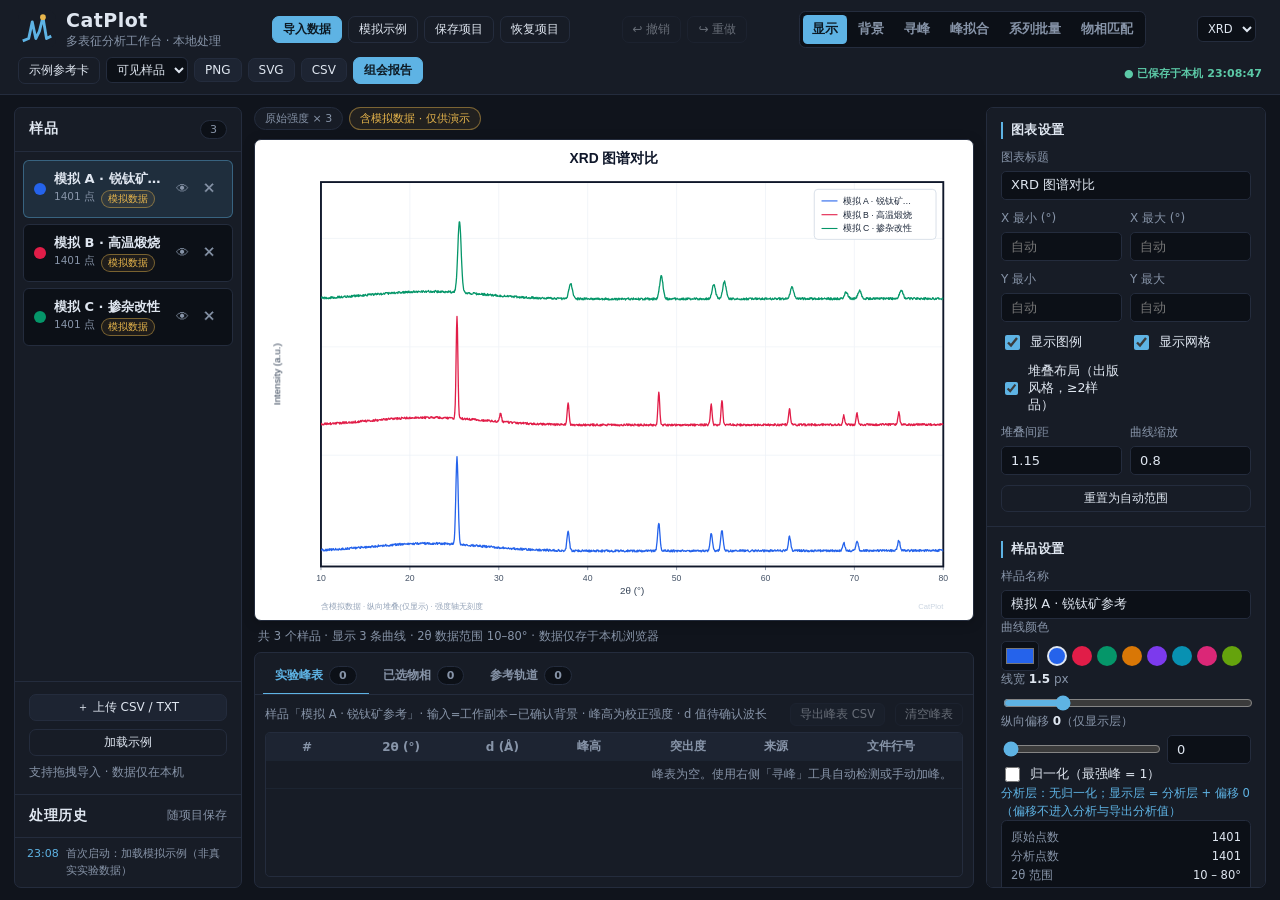
==== commit a054afaf: "title: exact CatPlot; commit evidence screenshots" ====
--- a/web/index.html
+++ b/web/index.html
@@ -3,7 +3,7 @@
 <head>
 <meta charset="UTF-8">
 <meta name="viewport" content="width=device-width, initial-scale=1.0">
-<title>CatPlot · XRD 分析工作台</title>
+<title>CatPlot</title>
 <meta name="description" content="面向催化方向研究生的 XRD 分析工作台：本地导入、背景扣除、寻峰、参考卡片轨道对比、峰表导出与项目保存。数据仅存于本机浏览器。">
 <link rel="stylesheet" href="css/styles.css">
 <link rel="icon" href="data:image/svg+xml,%3Csvg xmlns='http://www.w3.org/2000/svg' viewBox='0 0 32 32'%3E%3Crect width='32' height='32' rx='7' fill='%23171c26'/%3E%3Cpath d='M4 26 L9 24 L12 10 L15 24 L18 18 L21 6 L24 24 L28 22' fill='none' stroke='%235eb3e4' stroke-width='2.4' stroke-linejoin='round'/%3E%3C/svg%3E">
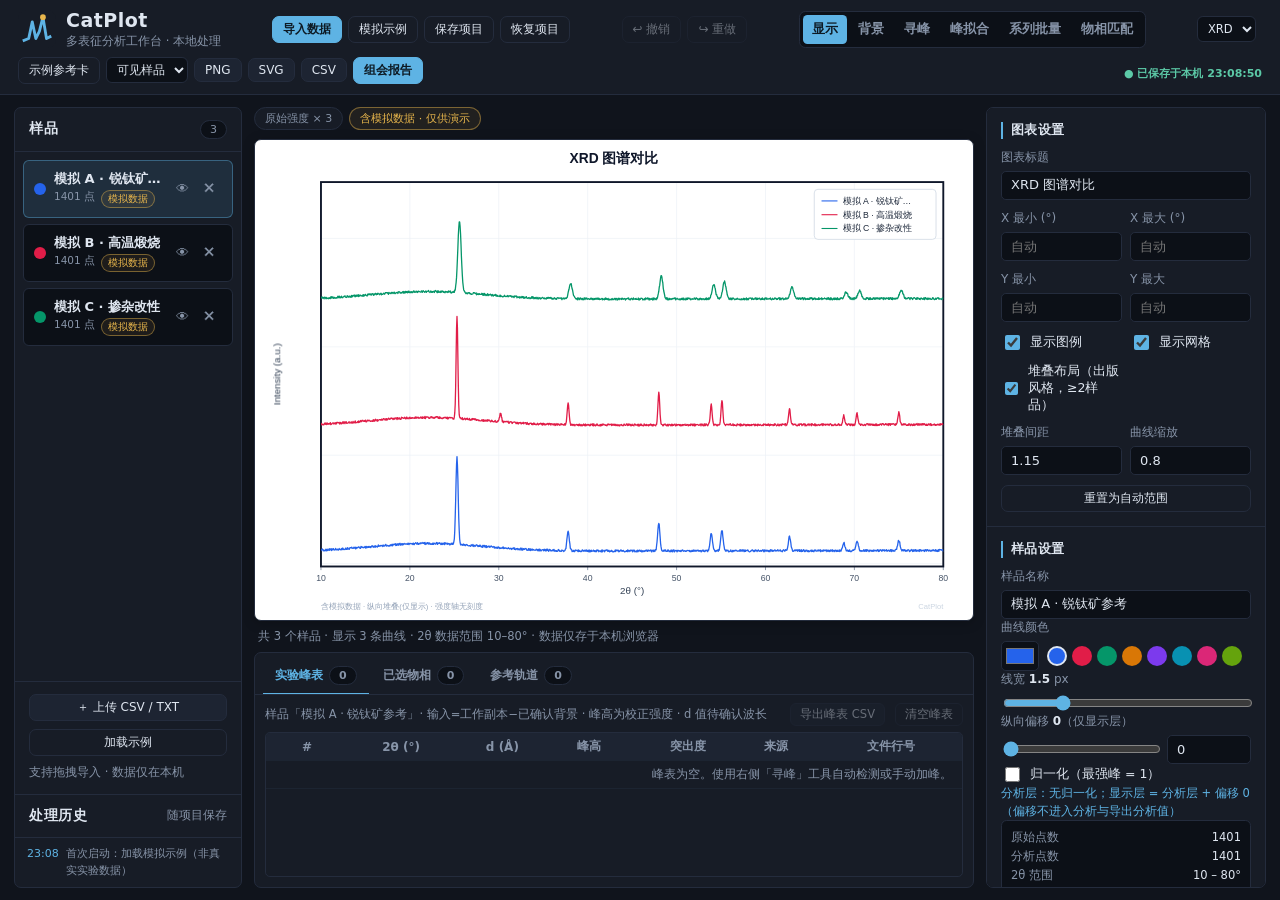
==== commit 4adebd4d: "feat(xps): 荷电校正（参考峰/直接位移）+ 报告口径 + 修复 shirley 存档丢失 - model.buildLayers 增加 xShift，仅平移 analysis/display" ====
--- a/web/index.html
+++ b/web/index.html
@@ -219,6 +219,32 @@
           </label>
           <p class="hint process-note" id="smpProcessNote"></p>
           <dl class="stats" id="smpStats"></dl>
+          <div id="chargePanel" class="charge-panel" hidden>
+            <h4 class="charge-head">荷电校正（XPS）</h4>
+            <p class="hint">以参考峰（如 C1s=284.8 eV、Au 4f₇/₂=84.0 eV）为基准整谱平移 X 轴；校正作用于分析/显示层，原始数据不变。校正后旧峰表将标为待更新。</p>
+            <label class="field"><span>方式</span>
+              <select id="chargeMode" class="input">
+                <option value="none" selected>不校正</option>
+                <option value="reference">按参考峰（实测→目标）</option>
+                <option value="manual">直接给位移量</option>
+              </select>
+            </label>
+            <div id="chargeRefOpts" class="charge-opts" hidden>
+              <div class="field-row">
+                <label class="field"><span>实测参考峰 (eV)</span><input id="chargeRefMeasured" class="input" type="number" step="any"></label>
+                <label class="field"><span>目标值 (eV)</span><input id="chargeRefTarget" class="input" type="number" step="any" value="284.8"></label>
+              </div>
+              <label class="field"><span>参考峰标注</span><input id="chargeRefLabel" class="input" type="text" maxlength="40" placeholder="如 C1s (C–C)"></label>
+            </div>
+            <div id="chargeManualOpts" class="charge-opts" hidden>
+              <label class="field"><span>位移量 Δ (eV，校正后坐标 = 原坐标 − Δ)</span><input id="chargeShift" class="input" type="number" step="any" value="0"></label>
+            </div>
+            <div class="field-row">
+              <button id="btnChargeApply" class="btn primary small" type="button">应用校正</button>
+              <button id="btnChargeReset" class="btn small ghost" type="button">撤销</button>
+            </div>
+            <p id="chargeStatus" class="hint process-note"></p>
+          </div>
           <details id="smpTrace" class="trace">
             <summary>导入追溯（行号 / 参数 / 排序 / 跳过行）</summary>
             <div id="smpTraceBody" class="trace-body"></div>
@@ -418,11 +444,16 @@
         <div class="field-row">
           <label class="field"><span>指标</span><select id="batchMetric" class="input"><option value="c" selected>峰位 2θ (°)</option><option value="d">d 值 (Å)</option><option value="w">FWHM (°)</option><option value="area">积分面积</option><option value="D">表观晶粒尺寸 (nm)</option></select></label>
           <label class="field"><span>参考峰（锚点）</span><select id="batchAnchor" class="input"></select></label>
-          <label class="field"><span>多峰同图</span><input id="batchRel" type="checkbox"> 相对首样品偏移</label>
+        </div>
+        <div class="field-row">
+          <label class="check"><input id="batchRel" type="checkbox"><span>相对首样品偏移</span></label>
+          <label class="check"><input id="batchReg" type="checkbox" checked><span>回归线 + 95% 置信带</span></label>
+          <label class="check"><input id="batchErr" type="checkbox" checked><span>误差棒 (±1σ)</span></label>
         </div>
         <svg id="batchTrendChart" viewBox="0 0 960 420" role="img" aria-label="系列样品趋势图"></svg>
         <div id="batchTrendLegend" class="fit-legend"></div>
         <p class="hint mt-warn" id="batchScherrerWarn" hidden>表观值：未扣仪器宽化，系统性偏小；不与 TEM 粒径等价。</p>
+        <div class="table-scroll fit-scroll" id="batchRegTable"></div>
         <p class="hint" id="batchTrendNote"></p>
       </section>
       <section class="settings-section">
@@ -433,6 +464,7 @@
         <h3>导出</h3>
         <div class="field-row">
           <button id="btnBatchTrendCsv" class="btn small" type="button">趋势 CSV</button>
+          <button id="btnBatchRegCsv" class="btn small" type="button">回归 CSV</button>
           <button id="btnBatchSummaryCsv" class="btn small" type="button">汇总 CSV</button>
           <button id="btnBatchPeaksCsv" class="btn small" type="button">全峰 CSV</button>
           <button id="btnBatchPng" class="btn small" type="button">趋势 PNG</button>
--- a/web/css/styles.css
+++ b/web/css/styles.css
@@ -877,3 +877,9 @@
 .match-ref-list { display: flex; flex-wrap: wrap; gap: 6px; margin: 6px 0; }
 .match-ref-chip { display: inline-flex; align-items: center; gap: 4px; font-size: 12px; border: 1px solid var(--site-border); border-radius: 999px; padding: 2px 8px; background: var(--site-inset); }
 .match-phase-row { display: flex; align-items: center; gap: 6px; font-size: 12.5px; padding: 3px 0; border-bottom: 1px solid var(--site-line); }
+
+/* ---------- 荷电校正（XPS） ---------- */
+.charge-panel { margin-top: 10px; padding: 10px; border: 1px solid var(--site-border); border-radius: calc(var(--site-radius) * 0.85); background: var(--site-inset); display: grid; gap: 8px; }
+.charge-head { margin: 0; font-size: calc(12px * var(--site-type)); font-weight: 600; color: var(--site-fg); padding-left: 8px; border-left: 2px solid var(--site-accent); }
+.charge-opts { display: grid; gap: 6px; }
+
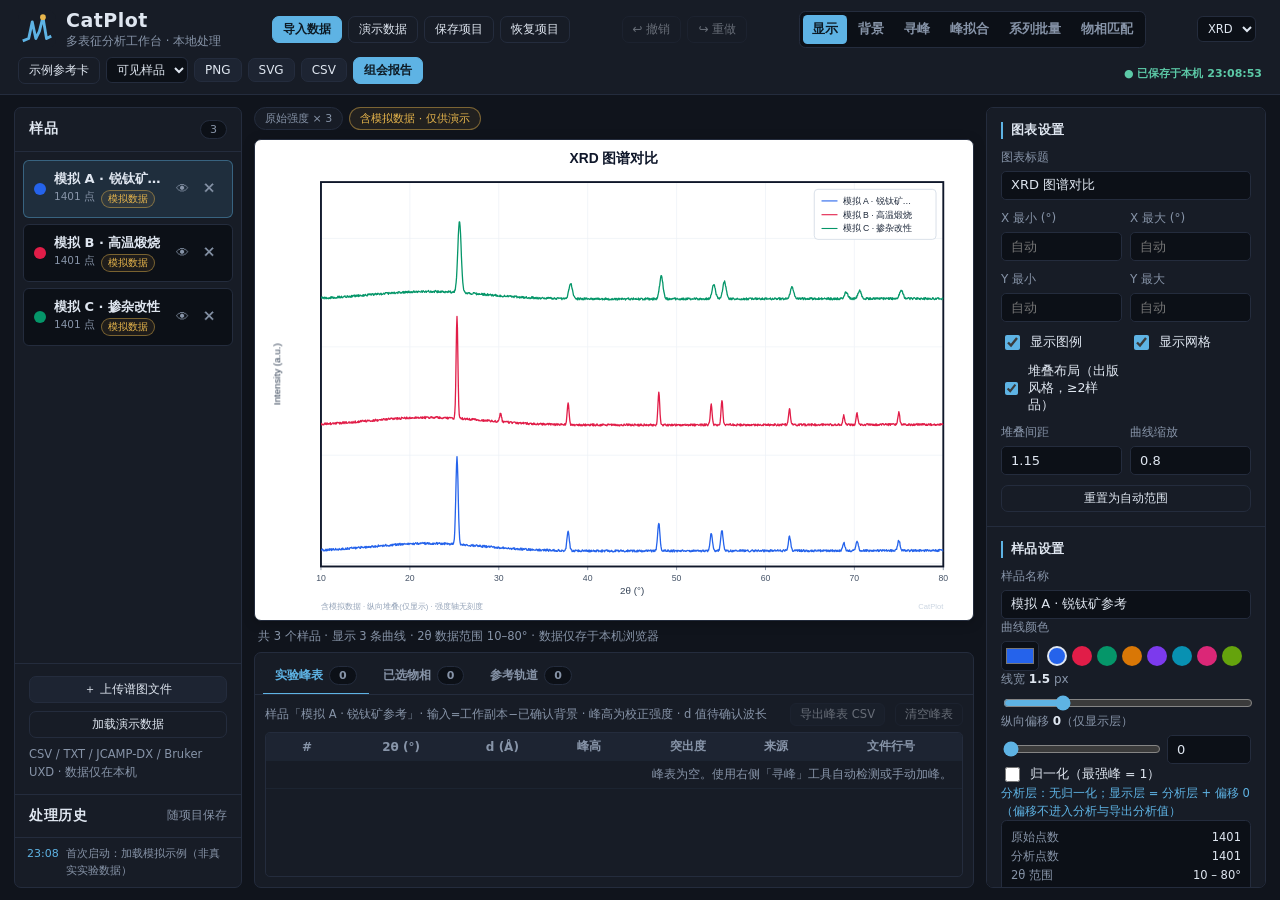
==== commit 3c14c54d: "feat: add public demos, native spectra import, and CI Expand the browser-local workflow with four-te" ====
--- a/web/index.html
+++ b/web/index.html
@@ -25,10 +25,10 @@
 
   <div class="tb-group" role="group" aria-label="文件">
     <button id="btnUploadTop" class="btn primary small" type="button">导入数据</button>
-    <button id="btnSampleTop" class="btn ghost small" type="button" title="程序生成的模拟数据，仅供演示">模拟示例</button>
+    <button id="btnSampleTop" class="btn ghost small" type="button" title="四表征公开实验演示与明确标注的模拟 XRD">演示数据</button>
     <button id="btnExportProject" class="btn ghost small" type="button" title="导出项目 JSON（含背景/峰表/拟合/历史/物相）">保存项目</button>
     <button id="btnRestoreProject" class="btn ghost small" type="button">恢复项目</button>
-    <input type="file" id="fileInput" accept=".csv,.txt,.tsv,.dat,text/csv,text/plain" multiple hidden>
+    <input type="file" id="fileInput" accept=".csv,.txt,.tsv,.dat,.jdx,.jcamp,.dx,.uxd,text/csv,text/plain" multiple hidden>
     <input type="file" id="projectInput" accept=".json,application/json" hidden>
   </div>
 
@@ -80,9 +80,9 @@
     </div>
     <div id="sampleList" class="sample-list"></div>
     <div class="panel-foot">
-      <button id="btnUploadSide" class="btn block small" type="button">＋ 上传 CSV / TXT</button>
-      <button id="btnSampleSide" class="btn block ghost small" type="button">加载示例</button>
-      <p class="hint">支持拖拽导入 · 数据仅在本机</p>
+      <button id="btnUploadSide" class="btn block small" type="button">＋ 上传谱图文件</button>
+      <button id="btnSampleSide" class="btn block ghost small" type="button">加载演示数据</button>
+      <p class="hint">CSV / TXT / JCAMP-DX / Bruker UXD · 数据仅在本机</p>
     </div>
     <div class="panel-head hist-head">
       <h2>处理历史</h2>
@@ -108,12 +108,12 @@
           <path d="M4 52 L20 48 L30 18 L40 48 L52 36 L62 8 L74 48 L90 40 L116 44" fill="none" stroke="var(--site-border)" stroke-width="3" stroke-linejoin="round"/>
         </svg>
         <h3>暂无曲线</h3>
-        <p>上传 CSV / TXT 数据，或加载示例</p>
+        <p>上传 CSV / TXT / JCAMP-DX / UXD，或加载四表征演示</p>
         <div class="empty-actions">
           <button id="btnUploadEmpty" class="btn primary" type="button">上传数据</button>
-          <button id="btnSampleEmpty" class="btn ghost" type="button">加载示例</button>
-        </div>
-        <p class="hint">示例为程序生成的模拟数据，不代表真实实验</p>
+          <button id="btnSampleEmpty" class="btn ghost" type="button">加载演示</button>
+        </div>
+        <p class="hint">公开实验数据保留许可与来源；模拟 XRD 明确标注</p>
       </div>
       <div id="tooltip" class="tooltip" hidden></div>
       <div id="peakReadout" class="peak-readout" hidden></div>
@@ -524,6 +524,25 @@
   </aside>
 </main>
 
+<!-- 演示数据选择 -->
+<div id="demoModal" class="modal-overlay" hidden>
+  <div class="modal demo-modal" role="dialog" aria-modal="true" aria-labelledby="demoTitle">
+    <div class="modal-head">
+      <div>
+        <h2 id="demoTitle">一键演示数据</h2>
+        <span class="hint">公开实验谱保留来源与许可；模拟 XRD 由固定种子程序生成</span>
+      </div>
+      <button id="demoClose" class="icon-btn" type="button" aria-label="关闭">✕</button>
+    </div>
+    <div class="modal-body">
+      <div id="demoTechTabs" class="demo-tech-tabs" role="tablist" aria-label="演示表征"></div>
+      <div id="demoStatus" class="imp-summary" aria-live="polite">正在读取本地演示数据…</div>
+      <div id="demoList" class="demo-list"></div>
+      <p class="hint">加载会替换当前样品与处理状态；替换操作可撤销。原始实验数据不会被改写。</p>
+    </div>
+  </div>
+</div>
+
 <!-- 导入对话框 -->
 <div id="importModal" class="modal-overlay" hidden>
   <div class="modal" role="dialog" aria-modal="true" aria-labelledby="impTitle">
@@ -536,7 +555,7 @@
     </div>
     <div class="modal-body">
       <div class="imp-controls">
-        <label class="field"><span>分隔符</span>
+        <label class="field" id="impDelimField"><span>分隔符</span>
           <select id="impDelim">
             <option value="auto">自动检测</option>
             <option value=",">逗号 ,</option>
@@ -545,13 +564,15 @@
             <option value="ws">空白（空格 / Tab）</option>
           </select>
         </label>
-        <label class="field"><span>跳过文件头行数</span>
+        <label class="field" id="impSkipField"><span>跳过文件头行数</span>
           <input id="impSkip" type="number" min="0" step="1" value="0">
         </label>
-        <label class="field"><span>X 数据列（2θ）</span><select id="impX"></select></label>
-        <label class="field"><span>Y 数据列（强度）</span><select id="impY"></select></label>
+        <label class="field" id="impXField"><span>X 数据列</span><select id="impX"></select></label>
+        <label class="field" id="impYField"><span>Y 数据列</span><select id="impY"></select></label>
         <label class="field span2"><span>样品名称</span><input id="impName" type="text" maxlength="60"></label>
       </div>
+      <div id="impNativeMeta" class="imp-native-meta" hidden></div>
+      <div id="impWarnings" class="imp-warnings" hidden></div>
 
       <div class="imp-block">
         <h4>数据预览<span class="hint">（前 8 行，高亮所选 X / Y 列）</span></h4>
--- a/web/css/styles.css
+++ b/web/css/styles.css
@@ -396,6 +396,31 @@
   font-size: calc(12.5px * var(--site-type)); line-height: 1.7;
 }
 .imp-extra { display: flex; justify-content: flex-start; }
+.imp-native-meta, .imp-warnings {
+  border: 1px solid var(--site-border); border-radius: calc(var(--site-radius) * 0.8);
+  background: var(--site-inset); padding: 10px 12px; font-size: calc(12px * var(--site-type)); line-height: 1.7;
+}
+.imp-native-meta strong { color: var(--site-accent); }
+.imp-native-meta dl { display: grid; grid-template-columns: minmax(90px, auto) 1fr; gap: 3px 12px; margin: 5px 0 0; }
+.imp-native-meta dt { color: var(--site-muted); }
+.imp-native-meta dd { margin: 0; word-break: break-word; }
+.imp-warnings { border-color: var(--amber-line, #a16207); background: var(--amber-soft); color: var(--amber); }
+.imp-warnings ul { margin: 0; padding-left: 18px; }
+.demo-modal { width: min(720px, 100%); }
+.demo-tech-tabs { display: flex; flex-wrap: wrap; gap: 7px; }
+.demo-tech-tabs button.active { border-color: var(--site-accent); background: var(--accent-soft); color: var(--site-accent); }
+.demo-list { display: grid; gap: 10px; }
+.demo-card { border: 1px solid var(--site-border); border-radius: calc(var(--site-radius) * 0.8); padding: 12px; display: grid; gap: 8px; }
+.demo-card h3 { margin: 0; font-size: calc(13.5px * var(--site-type)); }
+.demo-card p { margin: 0; font-size: calc(12px * var(--site-type)); line-height: 1.65; color: var(--site-muted); }
+.demo-card .demo-meta { display: flex; flex-wrap: wrap; gap: 6px; color: var(--site-fg); }
+.demo-card a { color: var(--site-accent); overflow-wrap: anywhere; }
+.demo-card .btn { justify-self: start; }
+.demo-loading { color: var(--site-muted); font-size: calc(12.5px * var(--site-type)); }
+@media (max-width: 560px) {
+  .imp-native-meta dl { grid-template-columns: 1fr; gap: 0; }
+  .imp-native-meta dd { margin-bottom: 6px; }
+}
 
 /* ---------- 拖拽 / 提示 ---------- */
 .drop-overlay {
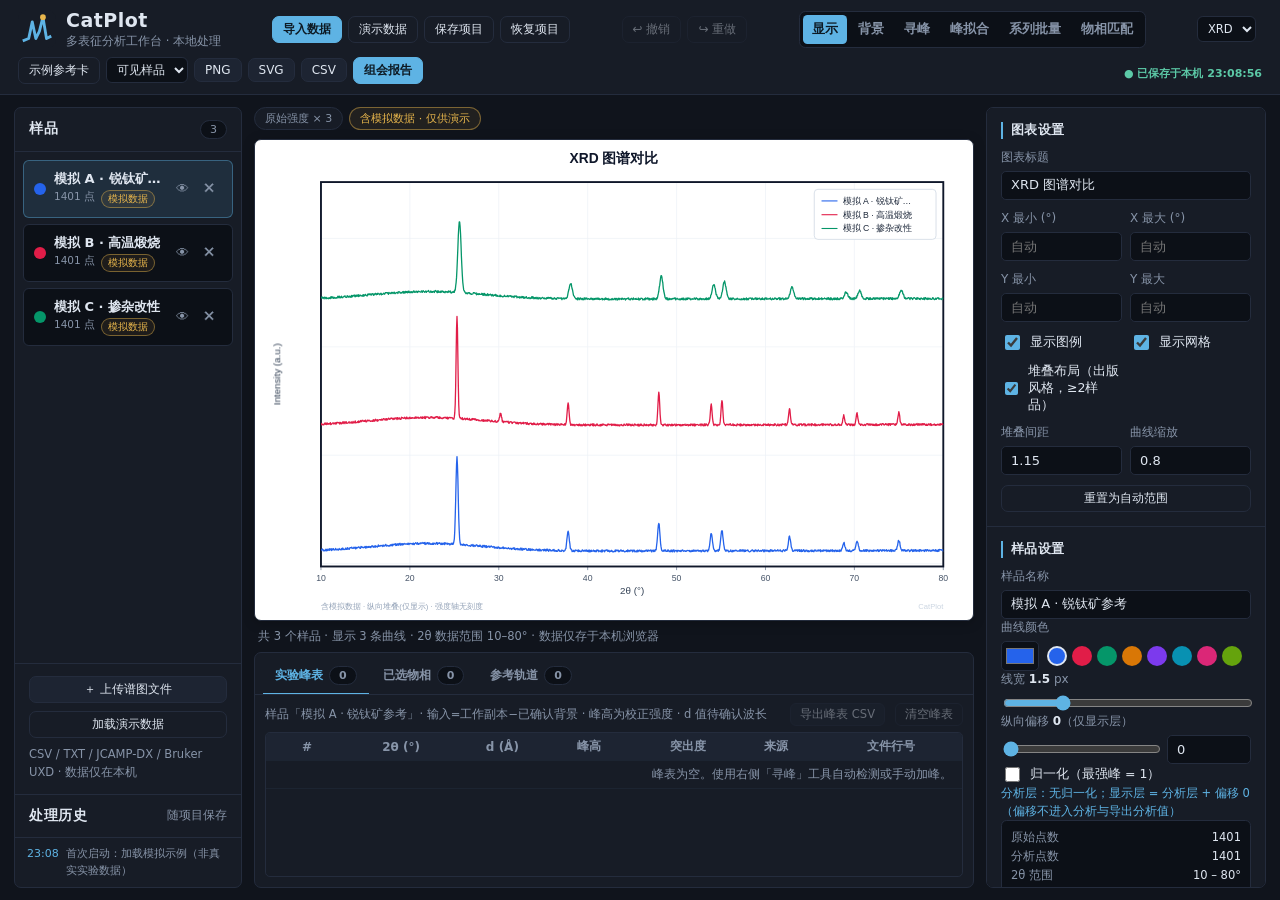
==== commit 53feddb5: "feat: harden native imports and public release workflow Add XRDML, Rigaku RAS and validated OMNIC SP" ====
--- a/web/index.html
+++ b/web/index.html
@@ -28,7 +28,7 @@
     <button id="btnSampleTop" class="btn ghost small" type="button" title="四表征公开实验演示与明确标注的模拟 XRD">演示数据</button>
     <button id="btnExportProject" class="btn ghost small" type="button" title="导出项目 JSON（含背景/峰表/拟合/历史/物相）">保存项目</button>
     <button id="btnRestoreProject" class="btn ghost small" type="button">恢复项目</button>
-    <input type="file" id="fileInput" accept=".csv,.txt,.tsv,.dat,.jdx,.jcamp,.dx,.uxd,text/csv,text/plain" multiple hidden>
+    <input type="file" id="fileInput" accept=".csv,.txt,.tsv,.dat,.jdx,.jcamp,.dx,.uxd,.xrdml,.ras,.spa,text/csv,text/plain,application/xml" multiple hidden>
     <input type="file" id="projectInput" accept=".json,application/json" hidden>
   </div>
 
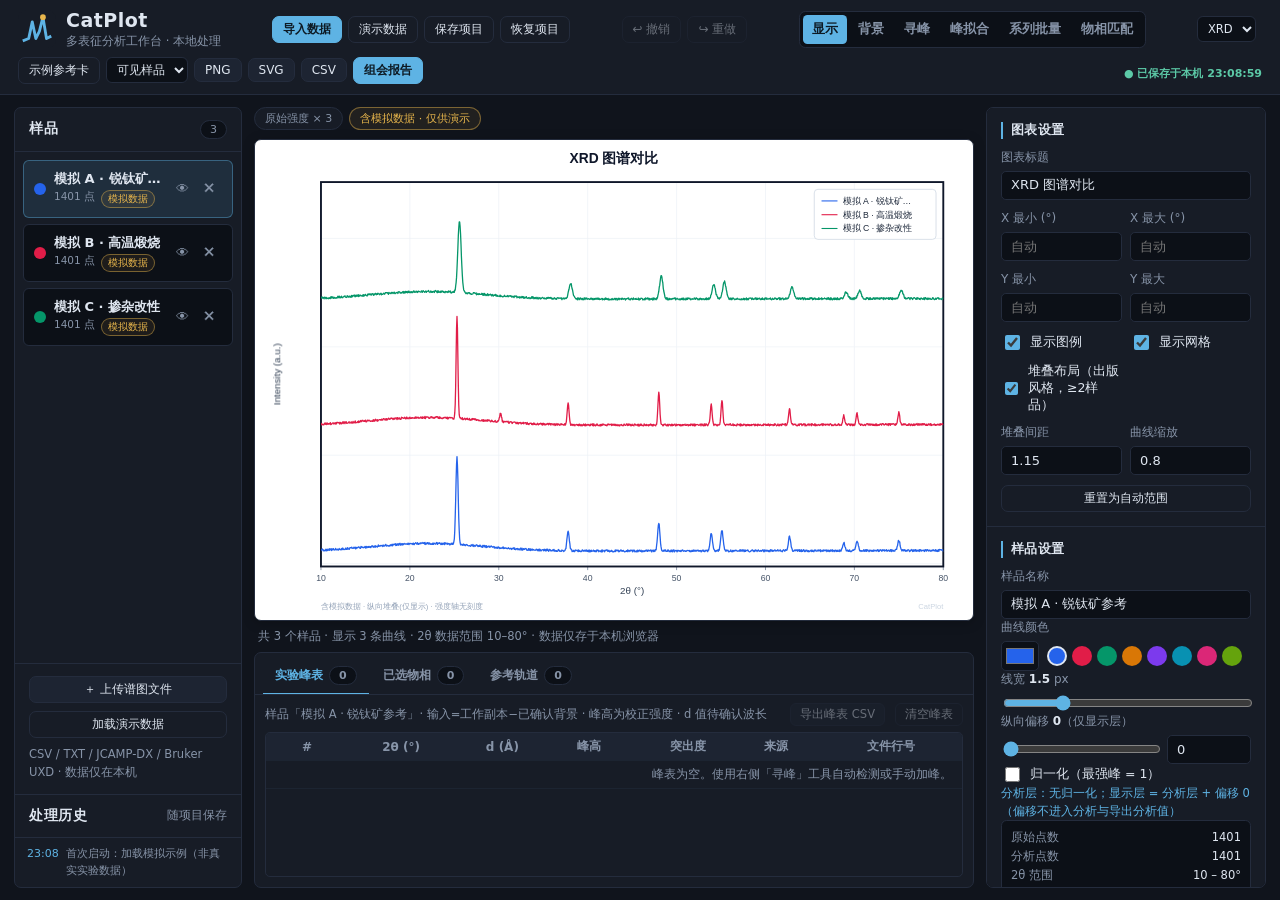
==== commit af0b06f6: "perf: keep large spectrum workflows responsive with workers Offload imports and batch fitting while " ====
--- a/web/index.html
+++ b/web/index.html
@@ -554,6 +554,7 @@
       <button id="impClose" class="icon-btn" type="button" aria-label="关闭">✕</button>
     </div>
     <div class="modal-body">
+      <div id="impStatus" class="imp-status" role="status" aria-live="polite" data-state="idle"></div>
       <div class="imp-controls">
         <label class="field" id="impDelimField"><span>分隔符</span>
           <select id="impDelim">
--- a/web/css/styles.css
+++ b/web/css/styles.css
@@ -377,6 +377,15 @@
 }
 .imp-summary .ok { color: var(--ok); font-weight: 600; }
 .imp-summary .warn { color: var(--amber); font-weight: 600; }
+.imp-status {
+  font-size: calc(12.5px * var(--site-type)); line-height: 1.6;
+  color: var(--site-accent); background: var(--accent-soft);
+  border: 1px solid var(--site-border); border-radius: calc(var(--site-radius) * 0.8);
+  padding: calc(8px * var(--site-space)) calc(11px * var(--site-space));
+}
+.imp-status:empty { display: none; }
+.imp-status[data-state="error"] { color: var(--danger); background: var(--danger-soft); border-color: var(--danger-line); }
+.imp-status[data-state="ready"] { color: var(--site-muted); background: var(--site-inset); }
 .imp-errors {
   border: 1px solid var(--danger-line);
   background: var(--danger-soft);
